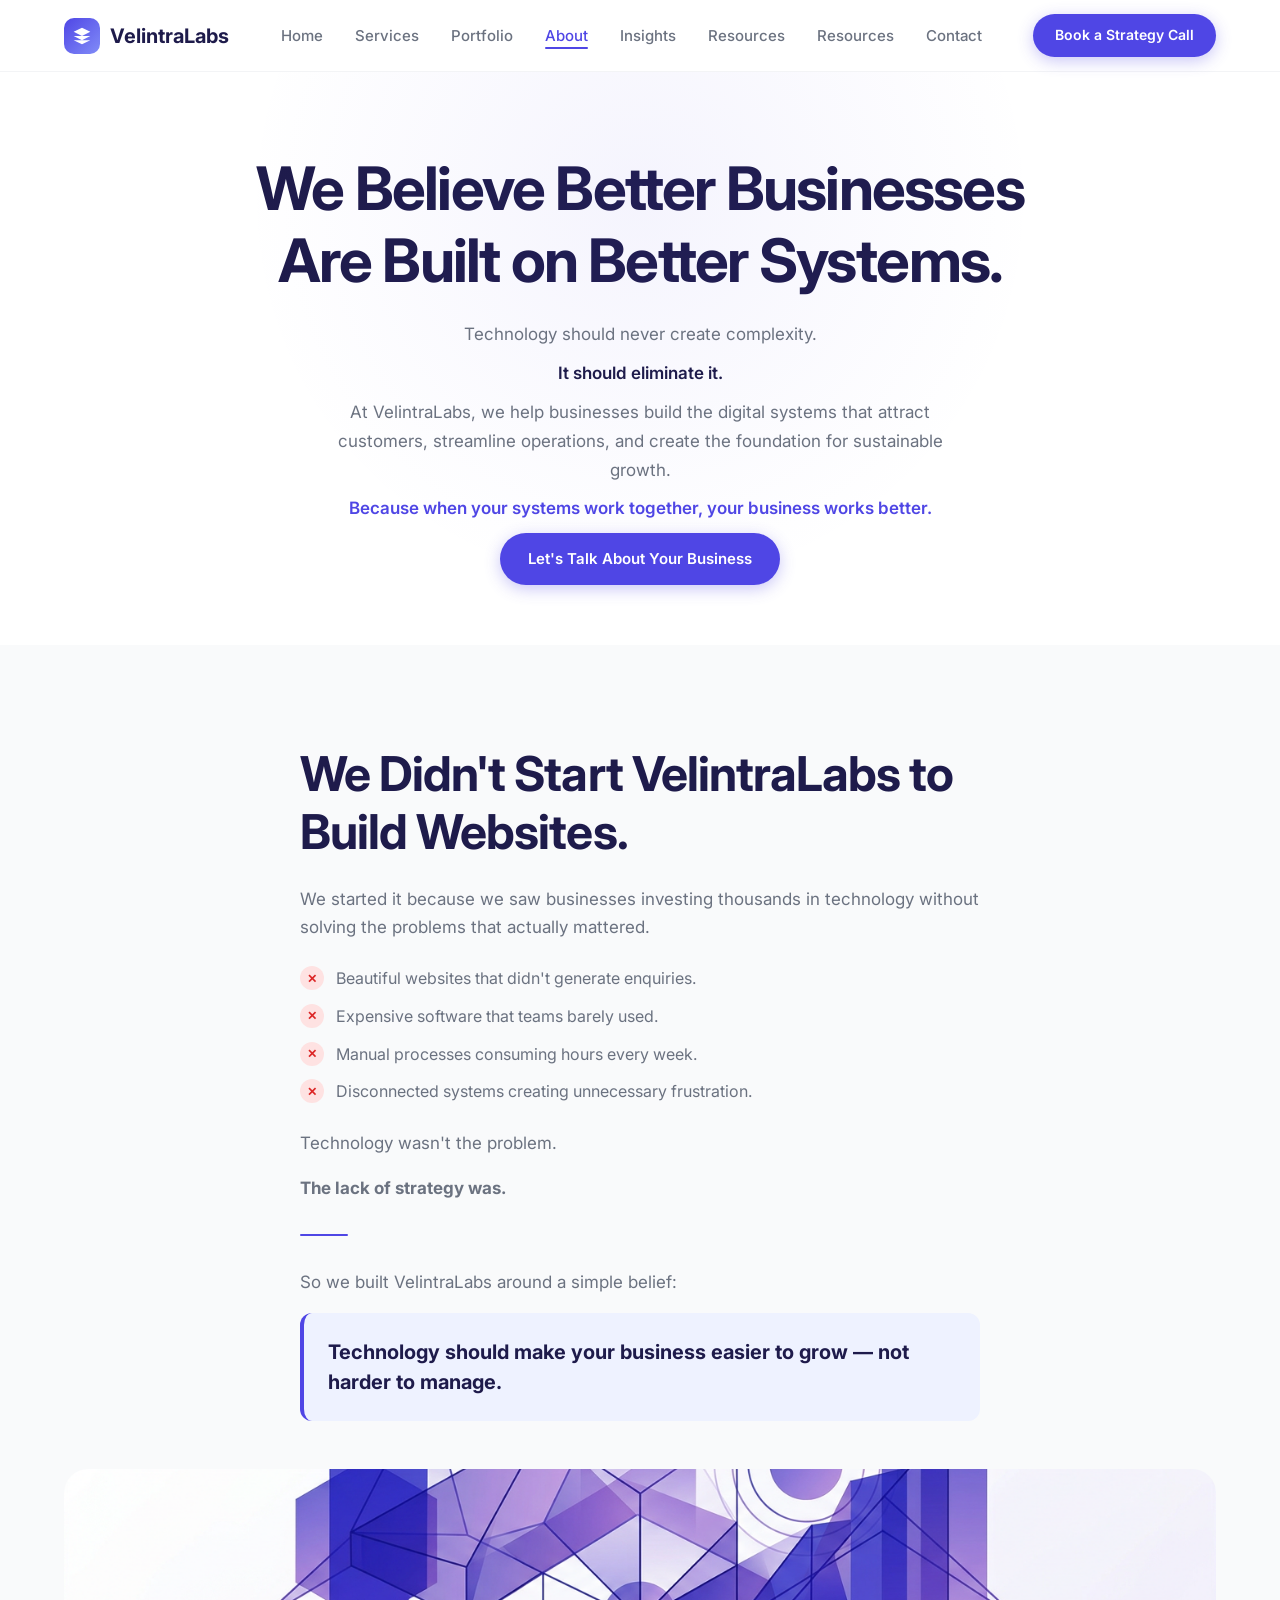
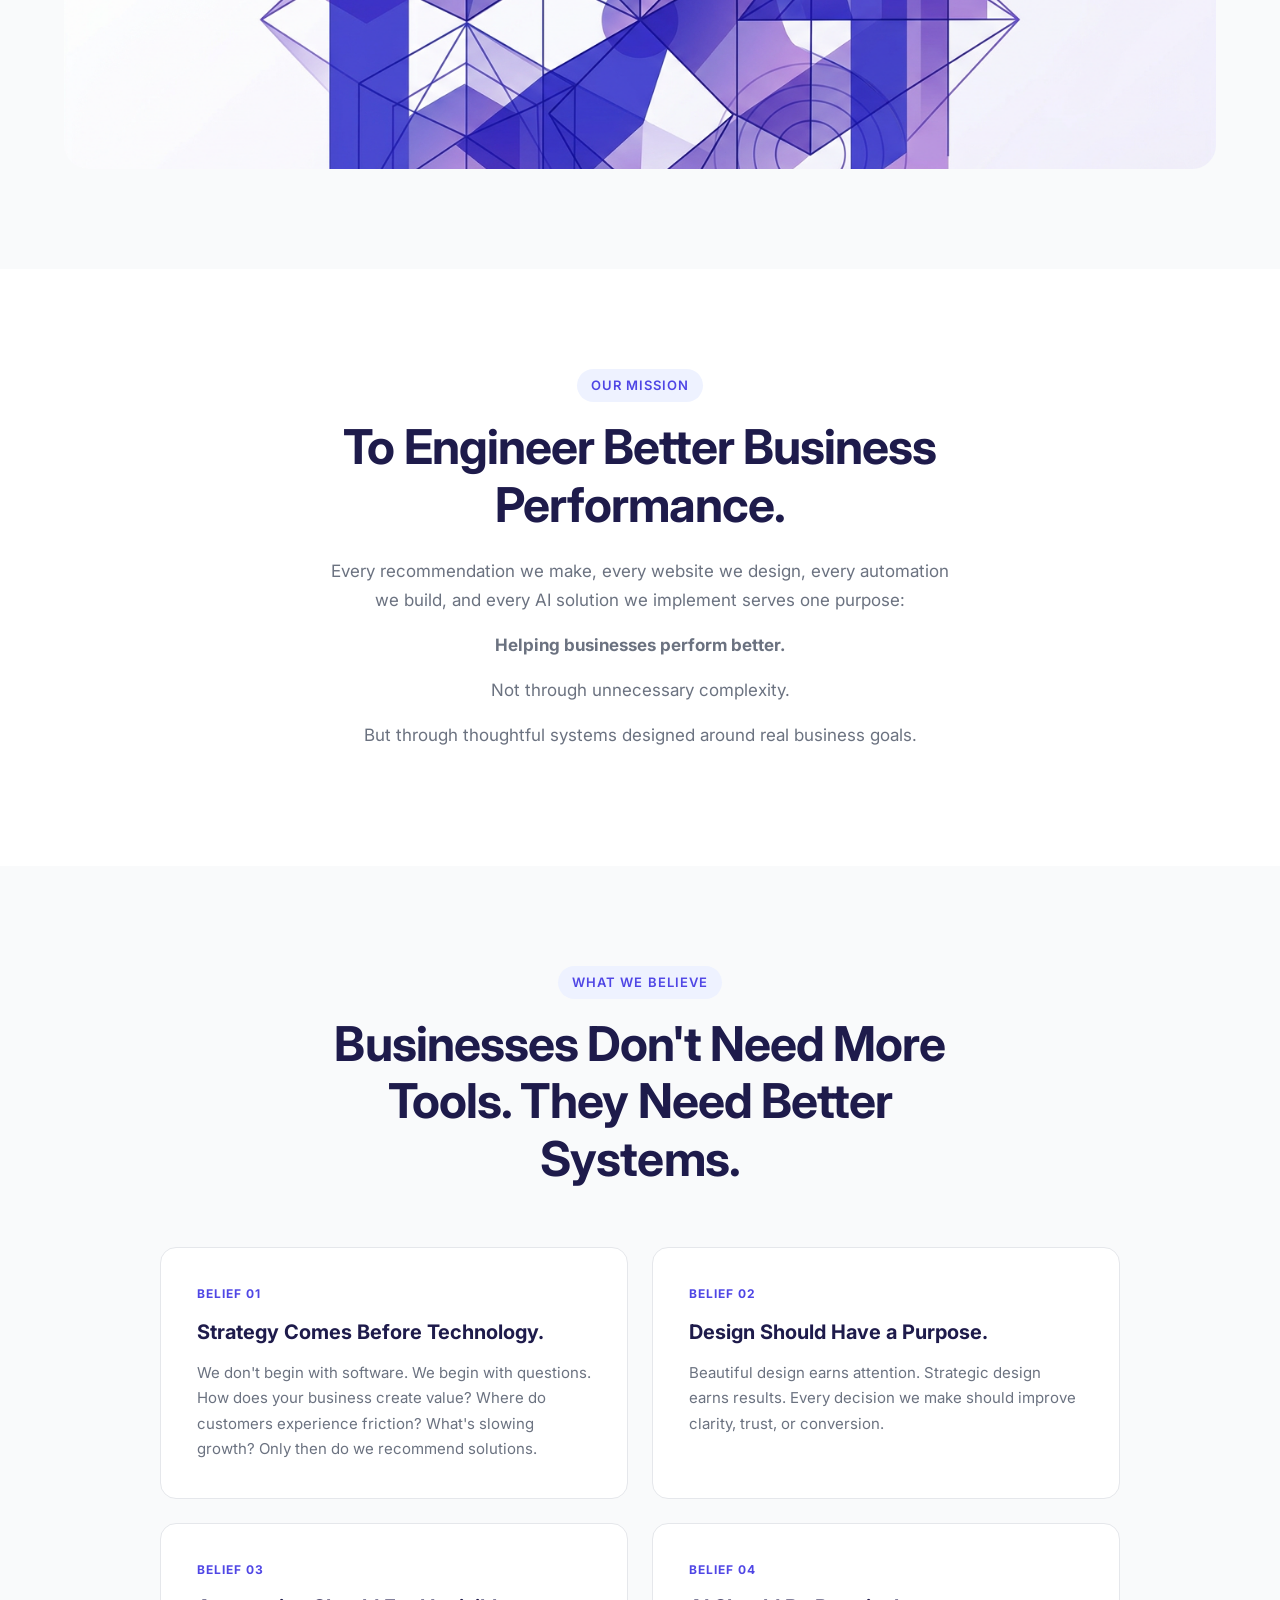
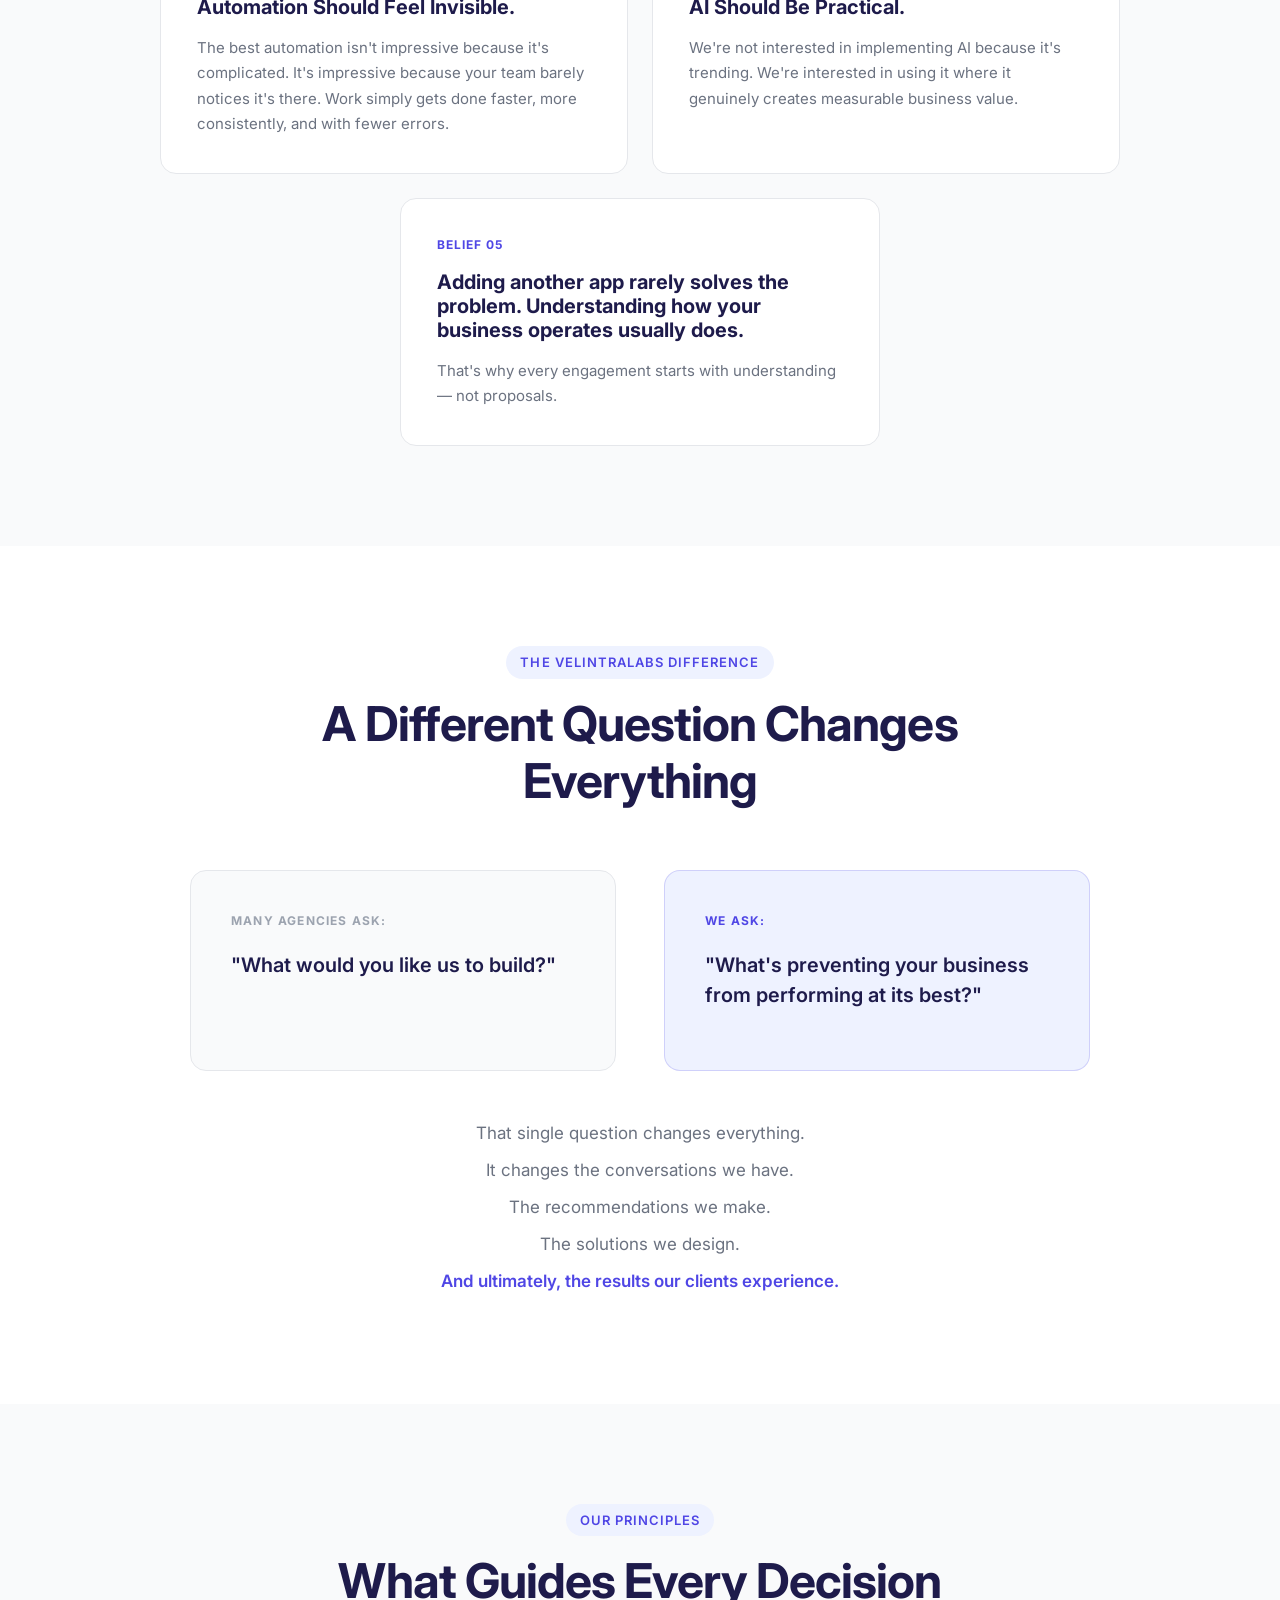
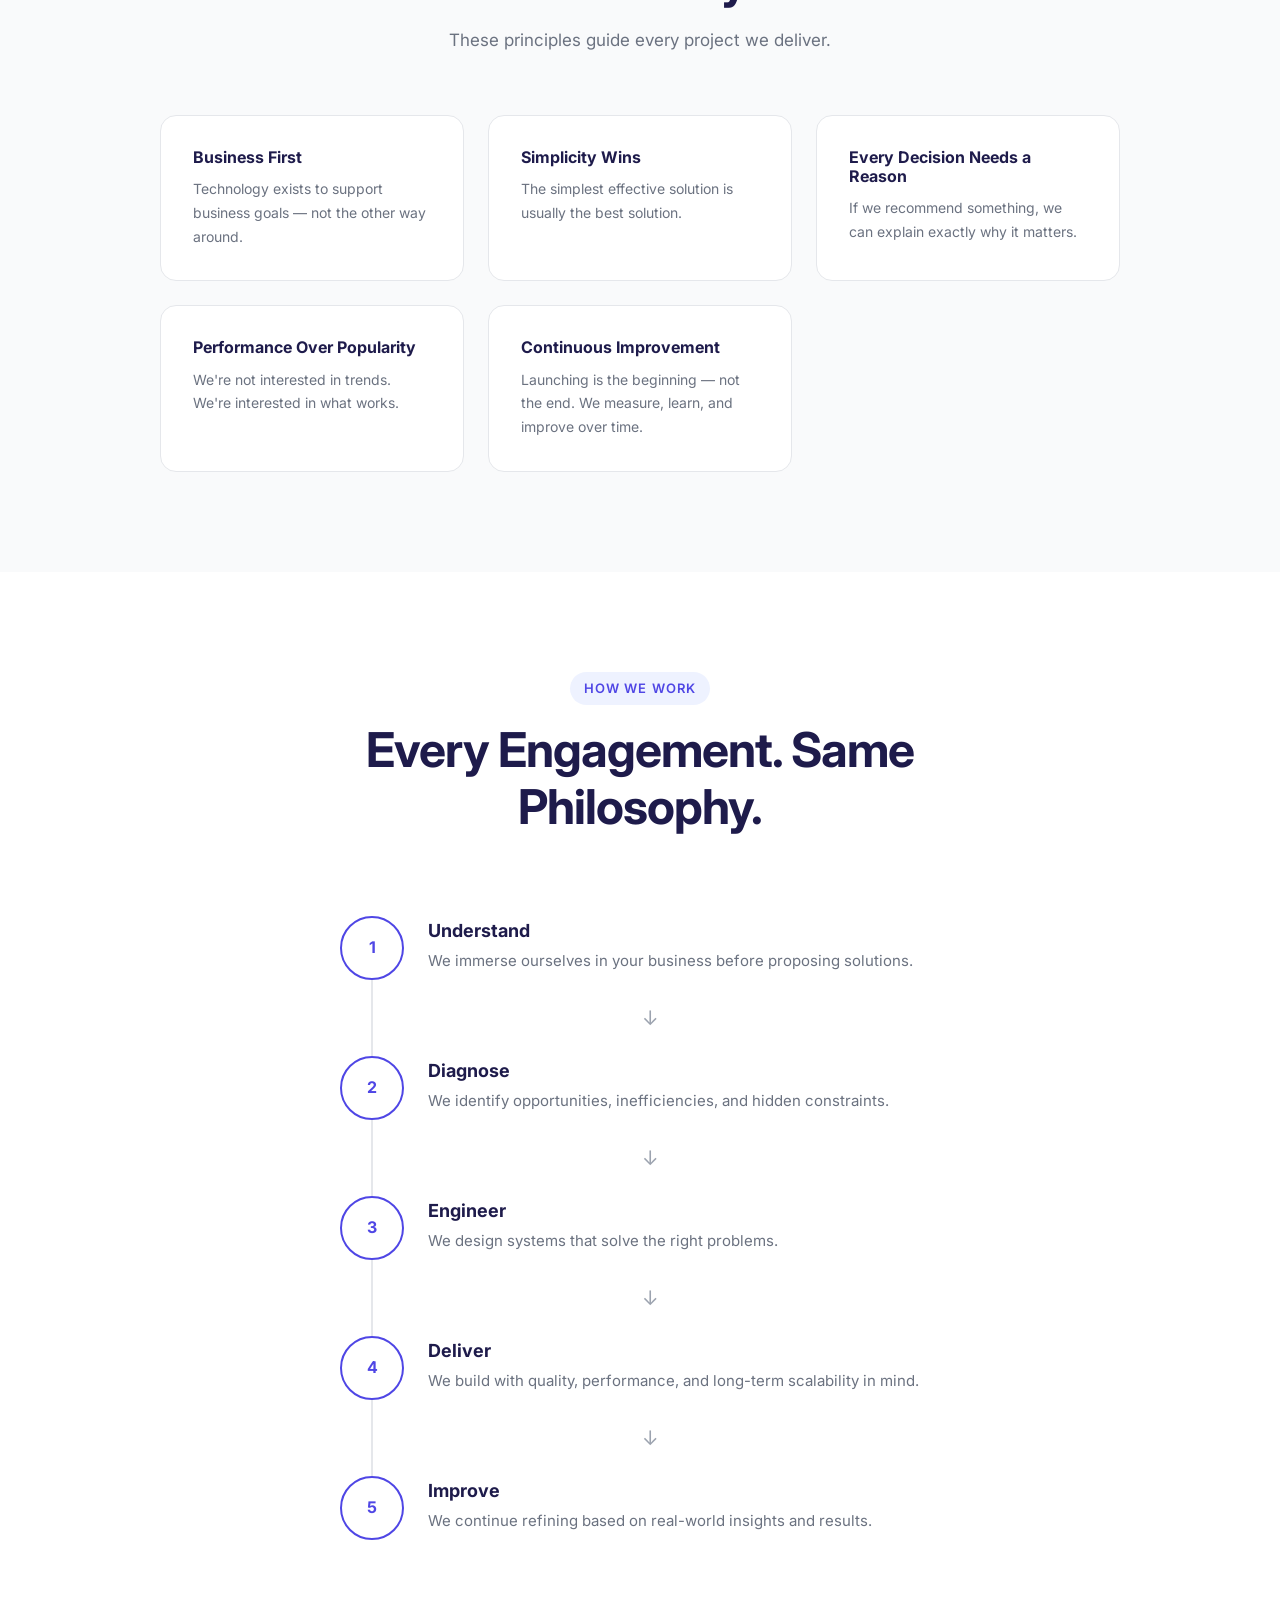
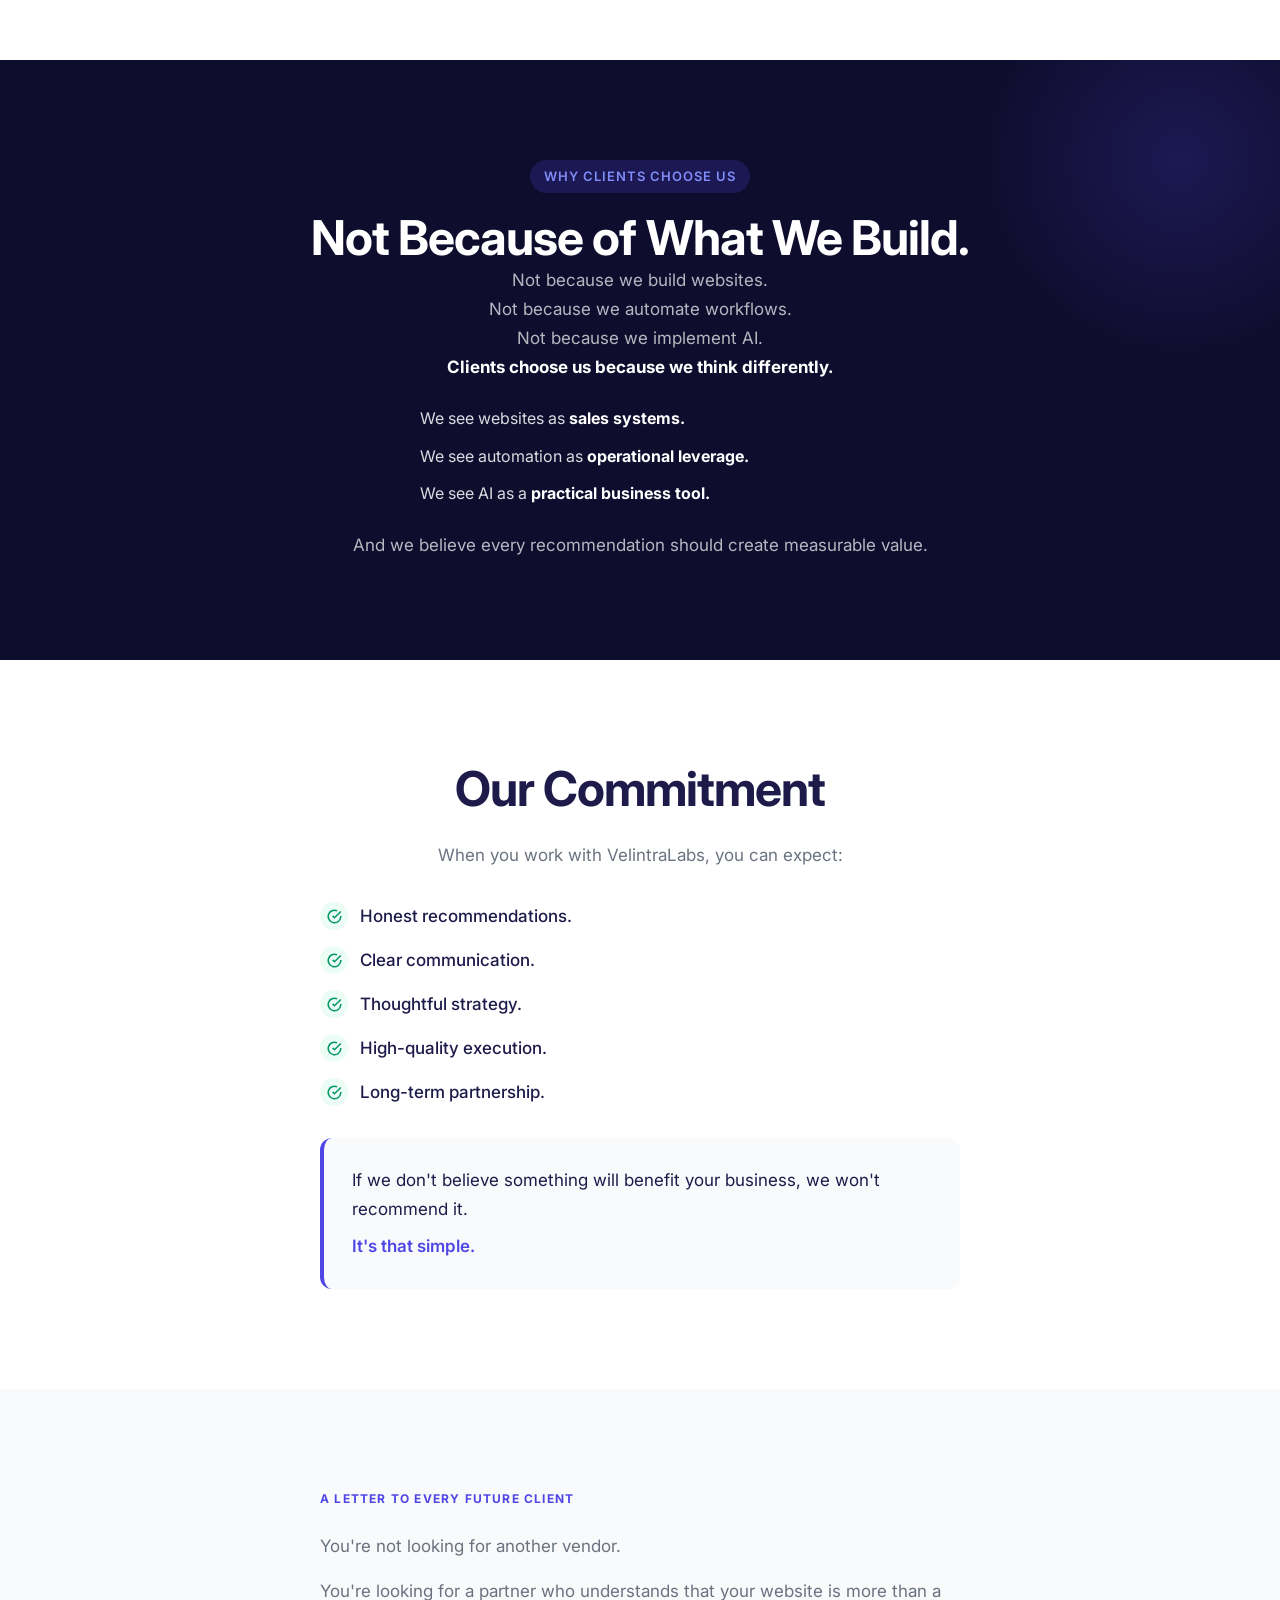
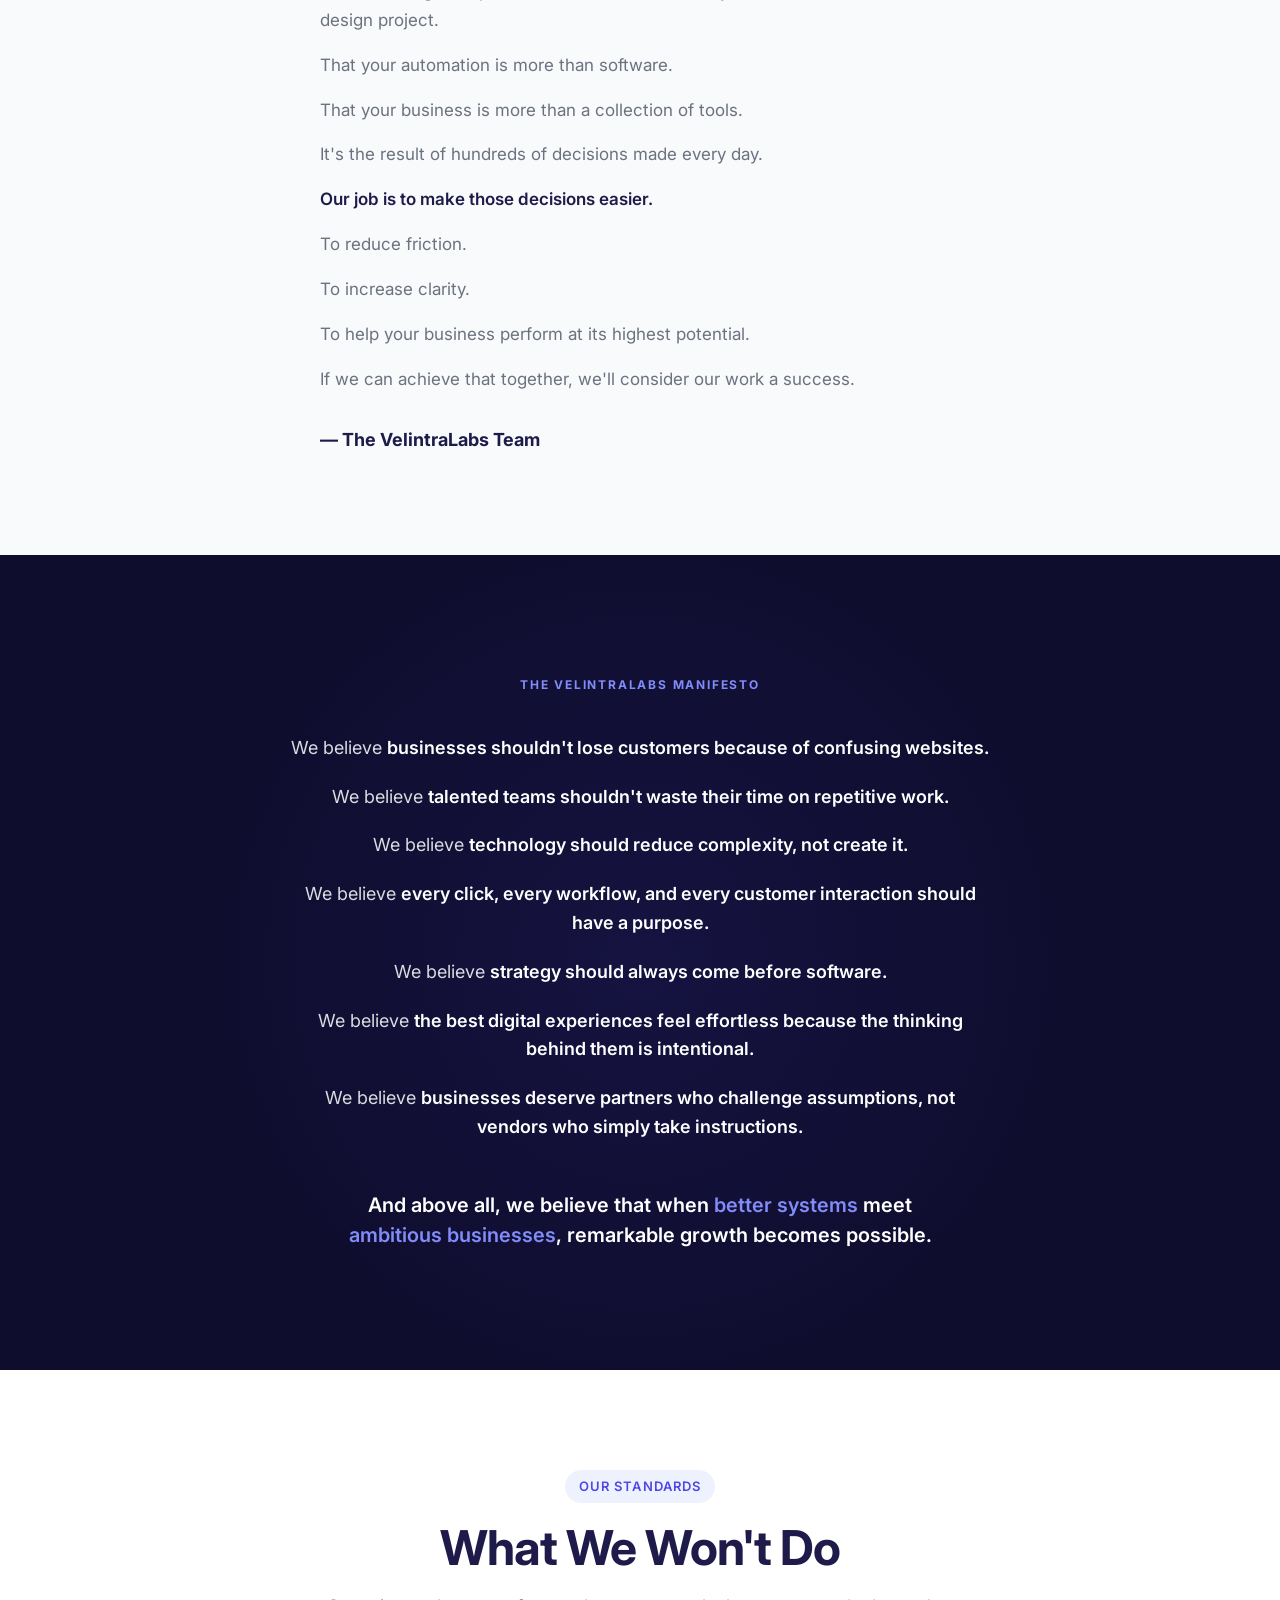
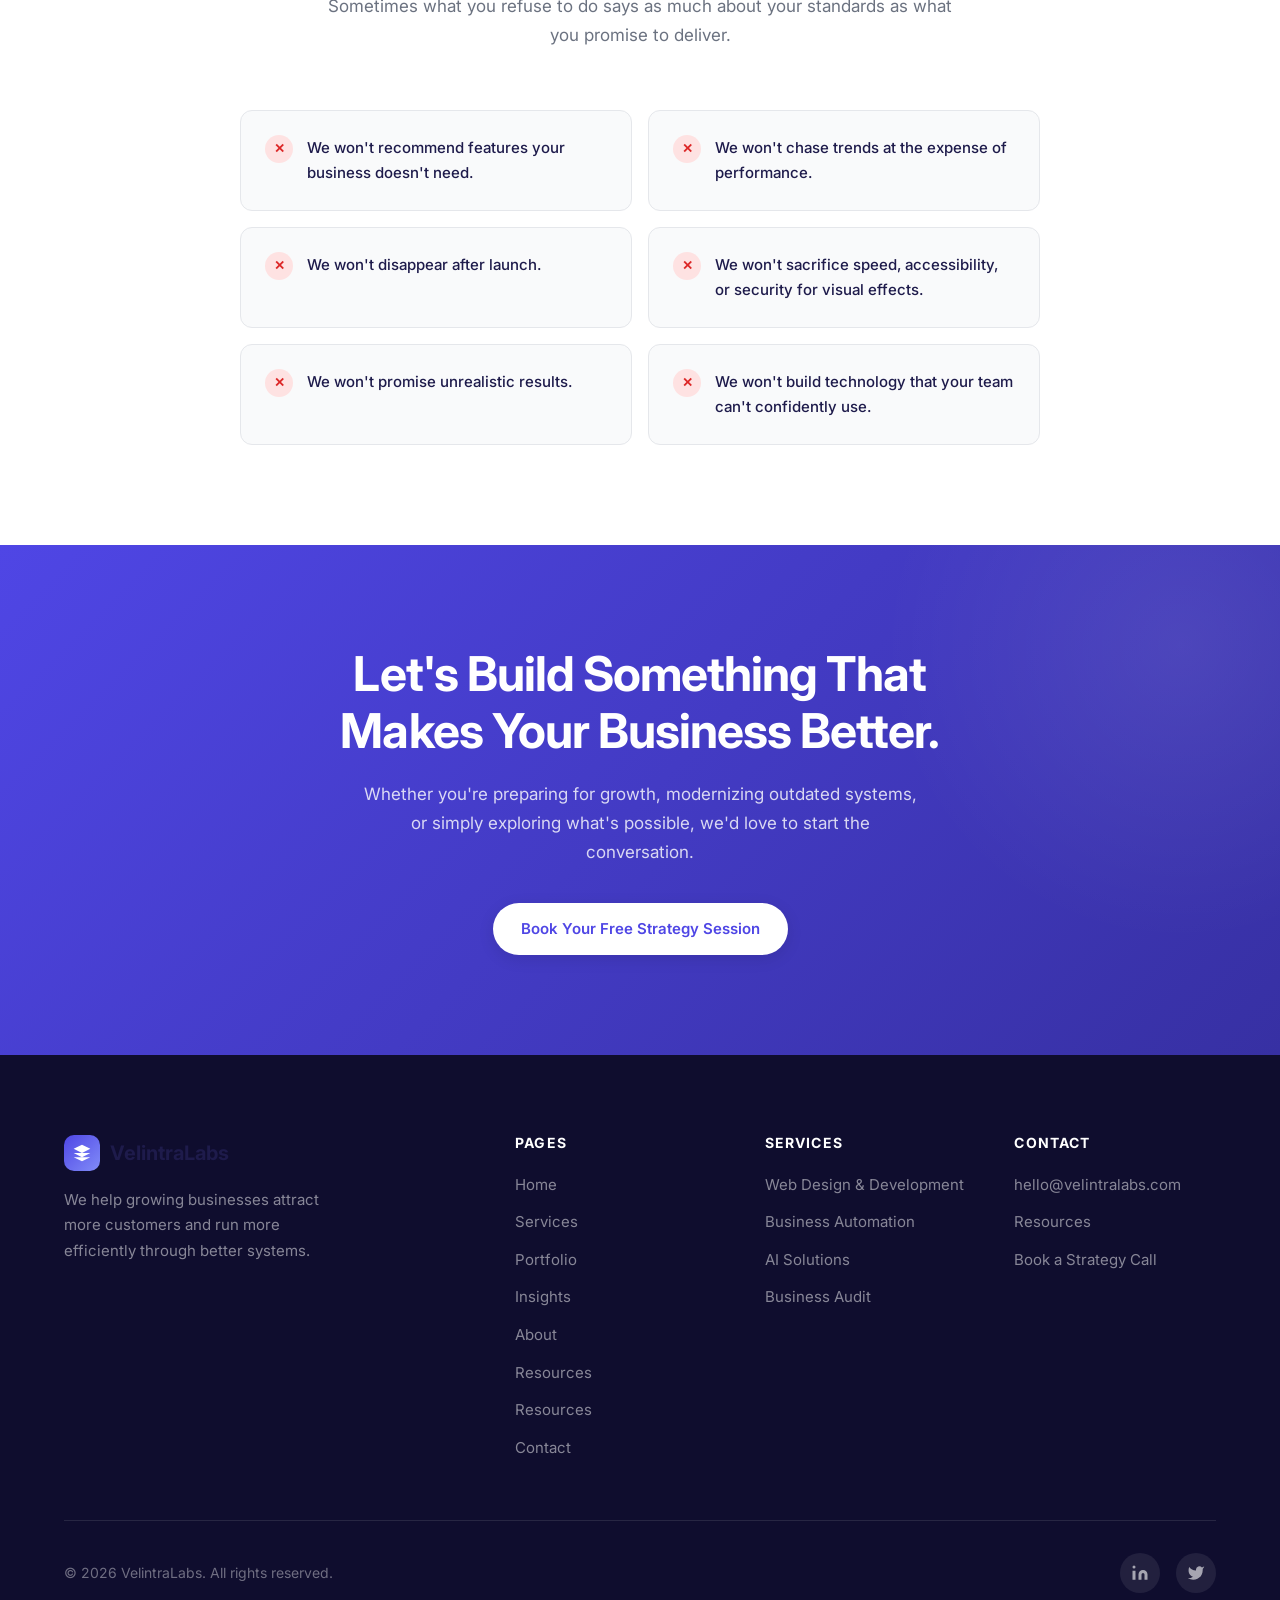
==== about.html @ e15d2cf5 "Add images across all key pages 10 AI-generated images integrated: - Home: Hero dashboard, 3 service" ====
<!DOCTYPE html>
<html lang="en">
<head>
  <meta charset="UTF-8">
  <meta name="viewport" content="width=device-width, initial-scale=1.0">
  <title>About — VelintraLabs</title>
  <meta name="description" content="We help businesses build the digital systems that attract customers, streamline operations, and create the foundation for sustainable growth.">
  <link rel="preconnect" href="https://fonts.googleapis.com">
  <link rel="preconnect" href="https://fonts.gstatic.com" crossorigin>
  <link href="https://fonts.googleapis.com/css2?family=Inter:wght@400;500;600;700;800&display=swap" rel="stylesheet">
  <link rel="stylesheet" href="css/styles.css">
</head>
<body>

  <!-- Navigation -->
  <nav class="navbar" id="navbar">
    <div class="container">
      <a href="index.html" class="nav-logo">
        <div class="nav-logo-icon">
          <svg viewBox="0 0 24 24"><path d="M12 2L2 7l10 5 10-5-10-5zM2 17l10 5 10-5M2 12l10 5 10-5"/></svg>
        </div>
        VelintraLabs
      </a>
      <ul class="nav-links" id="navLinks">
        <li><a href="index.html">Home</a></li>
        <li><a href="services.html">Services</a></li>
        <li><a href="portfolio.html">Portfolio</a></li>
        <li><a href="about.html" class="active">About</a></li>
        <li><a href="insights.html">Insights</a></li>
        <li><a href="resources.html">Resources</a></li>
            <li><a href="resources.html">Resources</a></li>
        <li><a href="contact.html">Contact</a></li>
      </ul>
      <div class="nav-cta">
        <a href="contact.html" class="btn btn-primary">Book a Strategy Call</a>
      </div>
      <button class="nav-toggle" id="navToggle" aria-label="Toggle navigation">
        <span></span><span></span><span></span>
      </button>
    </div>
  </nav>

  <!-- ═══════════════════════════════════════════
       HERO
       ═══════════════════════════════════════════ -->
  <section class="about-hero">
    <div class="container">
      <h1>We Believe Better Businesses Are Built on Better Systems.</h1>
      <div class="hero-lines fade-in">
        <p>Technology should never create complexity.</p>
        <p class="emphasis">It should eliminate it.</p>
        <p>At VelintraLabs, we help businesses build the digital systems that attract customers, streamline operations, and create the foundation for sustainable growth.</p>
        <p class="highlight">Because when your systems work together, your business works better.</p>
      </div>
      <div class="hero-ctas fade-in">
        <a href="contact.html" class="btn btn-primary">Let's Talk About Your Business</a>
      </div>
    </div>
  </section>

  <!-- ═══════════════════════════════════════════
       ORIGIN STORY
       ═══════════════════════════════════════════ -->
  <section class="origin-section">
    <div class="container">
      <div class="origin-content fade-in">
        <h2>We Didn't Start VelintraLabs to Build Websites.</h2>
        <p>We started it because we saw businesses investing thousands in technology without solving the problems that actually mattered.</p>
        <ul class="origin-list">
          <li><span class="origin-x">✕</span> Beautiful websites that didn't generate enquiries.</li>
          <li><span class="origin-x">✕</span> Expensive software that teams barely used.</li>
          <li><span class="origin-x">✕</span> Manual processes consuming hours every week.</li>
          <li><span class="origin-x">✕</span> Disconnected systems creating unnecessary frustration.</li>
        </ul>
        <p>Technology wasn't the problem.</p>
        <p><strong>The lack of strategy was.</strong></p>
        <div class="origin-divider"></div>
        <p>So we built VelintraLabs around a simple belief:</p>
        <div class="origin-belief">Technology should make your business easier to grow — not harder to manage.</div>
      </div>
      <div class="fade-in" style="margin-top:48px;border-radius:var(--radius-xl);overflow:hidden;">
        <img src="images/about-team.png" alt="VelintraLabs strategic thinking" style="width:100%;height:300px;object-fit:cover;">
      </div>
    </div>
  </section>

  <!-- ═══════════════════════════════════════════
       MISSION
       ═══════════════════════════════════════════ -->
  <section class="mission-section">
    <div class="container">
      <div class="mission-content fade-in">
        <span class="section-label">Our Mission</span>
        <h2>To Engineer Better Business Performance.</h2>
        <p>Every recommendation we make, every website we design, every automation we build, and every AI solution we implement serves one purpose:</p>
        <p><strong>Helping businesses perform better.</strong></p>
        <p>Not through unnecessary complexity.</p>
        <p>But through thoughtful systems designed around real business goals.</p>
      </div>
    </div>
  </section>

  <!-- ═══════════════════════════════════════════
       WHAT WE BELIEVE
       ═══════════════════════════════════════════ -->
  <section class="beliefs-section">
    <div class="container">
      <div class="section-header fade-in">
        <span class="section-label">What We Believe</span>
        <h2>Businesses Don't Need More Tools. They Need Better Systems.</h2>
      </div>
      <div class="beliefs-grid fade-in">
        <div class="belief-card">
          <div class="belief-number">Belief 01</div>
          <h3>Strategy Comes Before Technology.</h3>
          <p>We don't begin with software. We begin with questions. How does your business create value? Where do customers experience friction? What's slowing growth? Only then do we recommend solutions.</p>
        </div>
        <div class="belief-card">
          <div class="belief-number">Belief 02</div>
          <h3>Design Should Have a Purpose.</h3>
          <p>Beautiful design earns attention. Strategic design earns results. Every decision we make should improve clarity, trust, or conversion.</p>
        </div>
        <div class="belief-card">
          <div class="belief-number">Belief 03</div>
          <h3>Automation Should Feel Invisible.</h3>
          <p>The best automation isn't impressive because it's complicated. It's impressive because your team barely notices it's there. Work simply gets done faster, more consistently, and with fewer errors.</p>
        </div>
        <div class="belief-card">
          <div class="belief-number">Belief 04</div>
          <h3>AI Should Be Practical.</h3>
          <p>We're not interested in implementing AI because it's trending. We're interested in using it where it genuinely creates measurable business value.</p>
        </div>
        <div class="belief-card full-width">
          <div class="belief-number">Belief 05</div>
          <h3>Adding another app rarely solves the problem. Understanding how your business operates usually does.</h3>
          <p>That's why every engagement starts with understanding — not proposals.</p>
        </div>
      </div>
    </div>
  </section>

  <!-- ═══════════════════════════════════════════
       THE DIFFERENCE
       ═══════════════════════════════════════════ -->
  <section class="difference-section">
    <div class="container">
      <div class="section-header fade-in">
        <span class="section-label">The VelintraLabs Difference</span>
        <h2>A Different Question Changes Everything</h2>
      </div>
      <div class="difference-grid fade-in">
        <div class="difference-side other-agencies">
          <div class="diff-label">Many agencies ask:</div>
          <blockquote>"What would you like us to build?"</blockquote>
        </div>
        <div class="difference-side we-do">
          <div class="diff-label">We ask:</div>
          <blockquote>"What's preventing your business from performing at its best?"</blockquote>
        </div>
      </div>
      <div class="difference-impact fade-in">
        <p>That single question changes everything.</p>
        <p>It changes the conversations we have.</p>
        <p>The recommendations we make.</p>
        <p>The solutions we design.</p>
        <p class="impact-emphasis">And ultimately, the results our clients experience.</p>
      </div>
    </div>
  </section>

  <!-- ═══════════════════════════════════════════
       PRINCIPLES
       ═══════════════════════════════════════════ -->
  <section class="principles-section">
    <div class="container">
      <div class="section-header fade-in">
        <span class="section-label">Our Principles</span>
        <h2>What Guides Every Decision</h2>
        <p>These principles guide every project we deliver.</p>
      </div>
      <div class="principles-grid fade-in">
        <div class="principle-card">
          <h4>Business First</h4>
          <p>Technology exists to support business goals — not the other way around.</p>
        </div>
        <div class="principle-card">
          <h4>Simplicity Wins</h4>
          <p>The simplest effective solution is usually the best solution.</p>
        </div>
        <div class="principle-card">
          <h4>Every Decision Needs a Reason</h4>
          <p>If we recommend something, we can explain exactly why it matters.</p>
        </div>
        <div class="principle-card">
          <h4>Performance Over Popularity</h4>
          <p>We're not interested in trends. We're interested in what works.</p>
        </div>
        <div class="principle-card">
          <h4>Continuous Improvement</h4>
          <p>Launching is the beginning — not the end. We measure, learn, and improve over time.</p>
        </div>
      </div>
    </div>
  </section>

  <!-- ═══════════════════════════════════════════
       HOW WE WORK
       ═══════════════════════════════════════════ -->
  <section class="how-section">
    <div class="container">
      <div class="section-header fade-in">
        <span class="section-label">How We Work</span>
        <h2>Every Engagement. Same Philosophy.</h2>
      </div>
      <div class="how-steps fade-in">
        <div class="how-step">
          <div class="how-step-num">1</div>
          <div class="how-step-content">
            <h4>Understand</h4>
            <p>We immerse ourselves in your business before proposing solutions.</p>
          </div>
        </div>
        <div class="how-arrow">↓</div>
        <div class="how-step">
          <div class="how-step-num">2</div>
          <div class="how-step-content">
            <h4>Diagnose</h4>
            <p>We identify opportunities, inefficiencies, and hidden constraints.</p>
          </div>
        </div>
        <div class="how-arrow">↓</div>
        <div class="how-step">
          <div class="how-step-num">3</div>
          <div class="how-step-content">
            <h4>Engineer</h4>
            <p>We design systems that solve the right problems.</p>
          </div>
        </div>
        <div class="how-arrow">↓</div>
        <div class="how-step">
          <div class="how-step-num">4</div>
          <div class="how-step-content">
            <h4>Deliver</h4>
            <p>We build with quality, performance, and long-term scalability in mind.</p>
          </div>
        </div>
        <div class="how-arrow">↓</div>
        <div class="how-step">
          <div class="how-step-num">5</div>
          <div class="how-step-content">
            <h4>Improve</h4>
            <p>We continue refining based on real-world insights and results.</p>
          </div>
        </div>
      </div>
    </div>
  </section>

  <!-- ═══════════════════════════════════════════
       WHY CLIENTS CHOOSE US
       ═══════════════════════════════════════════ -->
  <section class="why-choose-section">
    <div class="container">
      <div class="why-choose-content fade-in">
        <span class="section-label">Why Clients Choose Us</span>
        <h2>Not Because of What We Build.</h2>
        <p>Not because we build websites.</p>
        <p>Not because we automate workflows.</p>
        <p>Not because we implement AI.</p>
        <p><strong style="color: #fff;">Clients choose us because we think differently.</strong></p>
        <ul class="why-see-list">
          <li>We see websites as <strong>sales systems.</strong></li>
          <li>We see automation as <strong>operational leverage.</strong></li>
          <li>We see AI as a <strong>practical business tool.</strong></li>
        </ul>
        <p>And we believe every recommendation should create measurable value.</p>
      </div>
    </div>
  </section>

  <!-- ═══════════════════════════════════════════
       OUR COMMITMENT
       ═══════════════════════════════════════════ -->
  <section class="commitment-section">
    <div class="container">
      <div class="commitment-content fade-in">
        <h2>Our Commitment</h2>
        <p style="text-align: center; margin-bottom: 32px;">When you work with VelintraLabs, you can expect:</p>
        <ul class="commitment-list">
          <li><div class="commit-check"><svg viewBox="0 0 24 24"><path d="M22 11.08V12a10 10 0 1 1-5.93-9.14"/><path d="M22 4L12 14.01l-3-3"/></svg></div> Honest recommendations.</li>
          <li><div class="commit-check"><svg viewBox="0 0 24 24"><path d="M22 11.08V12a10 10 0 1 1-5.93-9.14"/><path d="M22 4L12 14.01l-3-3"/></svg></div> Clear communication.</li>
          <li><div class="commit-check"><svg viewBox="0 0 24 24"><path d="M22 11.08V12a10 10 0 1 1-5.93-9.14"/><path d="M22 4L12 14.01l-3-3"/></svg></div> Thoughtful strategy.</li>
          <li><div class="commit-check"><svg viewBox="0 0 24 24"><path d="M22 11.08V12a10 10 0 1 1-5.93-9.14"/><path d="M22 4L12 14.01l-3-3"/></svg></div> High-quality execution.</li>
          <li><div class="commit-check"><svg viewBox="0 0 24 24"><path d="M22 11.08V12a10 10 0 1 1-5.93-9.14"/><path d="M22 4L12 14.01l-3-3"/></svg></div> Long-term partnership.</li>
        </ul>
        <div class="commitment-closer">
          <p>If we don't believe something will benefit your business, we won't recommend it.</p>
          <p>It's that simple.</p>
        </div>
      </div>
    </div>
  </section>

  <!-- ═══════════════════════════════════════════
       LETTER TO FUTURE CLIENTS
       ═══════════════════════════════════════════ -->
  <section class="letter-section">
    <div class="container">
      <div class="letter-content fade-in">
        <div class="letter-label">A Letter to Every Future Client</div>
        <p>You're not looking for another vendor.</p>
        <p>You're looking for a partner who understands that your website is more than a design project.</p>
        <p>That your automation is more than software.</p>
        <p>That your business is more than a collection of tools.</p>
        <p>It's the result of hundreds of decisions made every day.</p>
        <p class="letter-emphasis">Our job is to make those decisions easier.</p>
        <p>To reduce friction.</p>
        <p>To increase clarity.</p>
        <p>To help your business perform at its highest potential.</p>
        <p>If we can achieve that together, we'll consider our work a success.</p>
        <div class="letter-signature">— The VelintraLabs Team</div>
      </div>
    </div>
  </section>

  <!-- ═══════════════════════════════════════════
       THE MANIFESTO (Heart of the Brand)
       ═══════════════════════════════════════════ -->
  <section class="manifesto-section">
    <div class="container fade-in">
      <div class="manifesto-label">The VelintraLabs Manifesto</div>
      <ul class="manifesto-list">
        <li>We believe <strong>businesses shouldn't lose customers because of confusing websites.</strong></li>
        <li>We believe <strong>talented teams shouldn't waste their time on repetitive work.</strong></li>
        <li>We believe <strong>technology should reduce complexity, not create it.</strong></li>
        <li>We believe <strong>every click, every workflow, and every customer interaction should have a purpose.</strong></li>
        <li>We believe <strong>strategy should always come before software.</strong></li>
        <li>We believe <strong>the best digital experiences feel effortless because the thinking behind them is intentional.</strong></li>
        <li>We believe <strong>businesses deserve partners who challenge assumptions, not vendors who simply take instructions.</strong></li>
      </ul>
      <p class="manifesto-closer">And above all, we believe that when <span class="highlight-text">better systems</span> meet <span class="highlight-text">ambitious businesses</span>, remarkable growth becomes possible.</p>
    </div>
  </section>

  <!-- ═══════════════════════════════════════════
       WHAT WE WON'T DO
       ═══════════════════════════════════════════ -->
  <section class="wont-do-section">
    <div class="container">
      <div class="section-header fade-in">
        <span class="section-label">Our Standards</span>
        <h2>What We Won't Do</h2>
        <p>Sometimes what you refuse to do says as much about your standards as what you promise to deliver.</p>
      </div>
      <div class="wont-do-grid fade-in">
        <div class="wont-do-item">
          <div class="wont-x">✕</div>
          <p>We won't recommend features your business doesn't need.</p>
        </div>
        <div class="wont-do-item">
          <div class="wont-x">✕</div>
          <p>We won't chase trends at the expense of performance.</p>
        </div>
        <div class="wont-do-item">
          <div class="wont-x">✕</div>
          <p>We won't disappear after launch.</p>
        </div>
        <div class="wont-do-item">
          <div class="wont-x">✕</div>
          <p>We won't sacrifice speed, accessibility, or security for visual effects.</p>
        </div>
        <div class="wont-do-item">
          <div class="wont-x">✕</div>
          <p>We won't promise unrealistic results.</p>
        </div>
        <div class="wont-do-item">
          <div class="wont-x">✕</div>
          <p>We won't build technology that your team can't confidently use.</p>
        </div>
      </div>
    </div>
  </section>

  <!-- ═══════════════════════════════════════════
       FINAL CTA
       ═══════════════════════════════════════════ -->
  <section class="final-cta">
    <div class="container fade-in">
      <h2>Let's Build Something That Makes Your Business Better.</h2>
      <p>Whether you're preparing for growth, modernizing outdated systems, or simply exploring what's possible, we'd love to start the conversation.</p>
      <a href="contact.html" class="btn btn-white">Book Your Free Strategy Session</a>
    </div>
  </section>

  <!-- Footer -->
  <footer class="footer">
    <div class="container">
      <div class="footer-grid">
        <div class="footer-brand">
          <a href="index.html" class="nav-logo">
            <div class="nav-logo-icon"><svg viewBox="0 0 24 24"><path d="M12 2L2 7l10 5 10-5-10-5zM2 17l10 5 10-5M2 12l10 5 10-5"/></svg></div>
            VelintraLabs
          </a>
          <p>We help growing businesses attract more customers and run more efficiently through better systems.</p>
        </div>
        <div class="footer-col">
          <h4>Pages</h4>
          <ul>
            <li><a href="index.html">Home</a></li>
            <li><a href="services.html">Services</a></li>
            <li><a href="portfolio.html">Portfolio</a></li>
            <li><a href="insights.html">Insights</a></li>
            <li><a href="about.html">About</a></li>
            <li><a href="resources.html">Resources</a></li>
            <li><a href="resources.html">Resources</a></li>
        <li><a href="contact.html">Contact</a></li>
          </ul>
        </div>
        <div class="footer-col">
          <h4>Services</h4>
          <ul>
            <li><a href="services.html">Web Design & Development</a></li>
            <li><a href="services.html">Business Automation</a></li>
            <li><a href="services.html">AI Solutions</a></li>
            <li><a href="services.html">Business Audit</a></li>
          </ul>
        </div>
        <div class="footer-col">
          <h4>Contact</h4>
          <ul>
            <li><a href="mailto:hello@velintralabs.com">hello@velintralabs.com</a></li>
            <li><a href="resources.html">Resources</a></li>
        <li><a href="contact.html">Book a Strategy Call</a></li>
          </ul>
        </div>
      </div>
      <div class="footer-bottom">
        <p>&copy; 2026 VelintraLabs. All rights reserved.</p>
        <div class="footer-social">
          <a href="#" aria-label="LinkedIn"><svg viewBox="0 0 24 24"><path d="M16 8a6 6 0 0 1 6 6v7h-4v-7a2 2 0 0 0-2-2 2 2 0 0 0-2 2v7h-4v-7a6 6 0 0 1 6-6z"/><rect x="2" y="9" width="4" height="12"/><circle cx="4" cy="4" r="2"/></svg></a>
          <a href="#" aria-label="Twitter"><svg viewBox="0 0 24 24"><path d="M23 3a10.9 10.9 0 0 1-3.14 1.53 4.48 4.48 0 0 0-7.86 3v1A10.66 10.66 0 0 1 3 4s-4 9 5 13a11.64 11.64 0 0 1-7 2c9 5 20 0 20-11.5a4.5 4.5 0 0 0-.08-.83A7.72 7.72 0 0 0 23 3z"/></svg></a>
        </div>
      </div>
    </div>
  </footer>

  <script src="js/script.js"></script>
</body>
</html>
---- css/styles.css ----
/* ============================================
   VELINTRALABS — Complete Design System
   All page components, all sections
   ============================================ */

*, *::before, *::after { margin: 0; padding: 0; box-sizing: border-box; }

:root {
  --color-primary: #4F46E5;
  --color-primary-dark: #3730A3;
  --color-primary-light: #818CF8;
  --color-primary-bg: #EEF2FF;
  --color-accent: #10B981;
  --color-accent-dark: #059669;
  --color-accent-bg: #ECFDF5;
  --color-text: #1E1B4B;
  --color-text-secondary: #6B7280;
  --color-text-light: #9CA3AF;
  --color-bg: #FFFFFF;
  --color-bg-alt: #F9FAFB;
  --color-bg-dark: #0F0D2E;
  --color-border: #E5E7EB;
  --color-border-light: #F3F4F6;
  --shadow-sm: 0 1px 2px rgba(0,0,0,0.05);
  --shadow-md: 0 4px 12px rgba(0,0,0,0.08);
  --shadow-lg: 0 12px 40px rgba(0,0,0,0.12);
  --shadow-xl: 0 20px 60px rgba(0,0,0,0.15);
  --radius-sm: 8px;
  --radius-md: 12px;
  --radius-lg: 16px;
  --radius-xl: 24px;
  --font-sans: 'Inter', -apple-system, BlinkMacSystemFont, 'Segoe UI', Roboto, sans-serif;
  --max-width: 1200px;
  --nav-height: 72px;
  --transition: all 0.3s cubic-bezier(0.4, 0, 0.2, 1);
}

html { scroll-behavior: smooth; font-size: 16px; }
body { font-family: var(--font-sans); color: var(--color-text); background: var(--color-bg); line-height: 1.6; -webkit-font-smoothing: antialiased; }
a { text-decoration: none; color: inherit; transition: var(--transition); }
img { max-width: 100%; display: block; }
.container { max-width: var(--max-width); margin: 0 auto; padding: 0 24px; }

/* ========== TYPOGRAPHY ========== */
h1,h2,h3,h4,h5,h6 { line-height:1.2; font-weight:700; color:var(--color-text); }
h1 { font-size:clamp(2.5rem,5vw,3.75rem); letter-spacing:-0.03em; }
h2 { font-size:clamp(2rem,4vw,3rem); letter-spacing:-0.02em; }
h3 { font-size:clamp(1.25rem,2vw,1.5rem); }
h4 { font-size:1.125rem; }
p { color:var(--color-text-secondary); font-size:1.0625rem; line-height:1.7; }
.lead { font-size:clamp(1.125rem,2vw,1.25rem); line-height:1.7; }

/* ========== BUTTONS ========== */
.btn { display:inline-flex; align-items:center; gap:8px; padding:14px 28px; border-radius:50px; font-weight:600; font-size:0.9375rem; cursor:pointer; border:none; transition:var(--transition); font-family:var(--font-sans); white-space:nowrap; }
.btn-primary { background:var(--color-primary); color:#fff; box-shadow:0 4px 16px rgba(79,70,229,0.3); }
.btn-primary:hover { background:var(--color-primary-dark); box-shadow:0 6px 24px rgba(79,70,229,0.4); transform:translateY(-2px); }
.btn-secondary { background:transparent; color:var(--color-primary); border:2px solid var(--color-border); }
.btn-secondary:hover { border-color:var(--color-primary); background:var(--color-primary-bg); transform:translateY(-2px); }
.btn-ghost { background:transparent; color:var(--color-primary); padding:14px 0; }
.btn-ghost:hover { color:var(--color-primary-dark); }
.btn-ghost .arrow { transition:transform 0.3s ease; }
.btn-ghost:hover .arrow { transform:translateX(4px); }
.btn-white { background:#fff; color:var(--color-primary); box-shadow:0 4px 16px rgba(0,0,0,0.1); }
.btn-white:hover { transform:translateY(-2px); box-shadow:0 6px 24px rgba(0,0,0,0.15); }
.btn-outline-white { background:transparent; color:#fff; border:2px solid rgba(255,255,255,0.3); }
.btn-outline-white:hover { background:rgba(255,255,255,0.1); border-color:rgba(255,255,255,0.6); transform:translateY(-2px); }

/* ========== NAVIGATION ========== */
.navbar { position:fixed; top:0; left:0; right:0; height:var(--nav-height); background:rgba(255,255,255,0.92); backdrop-filter:blur(12px); -webkit-backdrop-filter:blur(12px); border-bottom:1px solid var(--color-border-light); z-index:1000; transition:var(--transition); }
.navbar.scrolled { box-shadow:var(--shadow-sm); }
.navbar .container { display:flex; align-items:center; justify-content:space-between; height:100%; }
.nav-logo { display:flex; align-items:center; gap:10px; font-weight:700; font-size:1.25rem; color:var(--color-text); }
.nav-logo-icon { width:36px; height:36px; background:linear-gradient(135deg,var(--color-primary),var(--color-primary-light)); border-radius:10px; display:flex; align-items:center; justify-content:center; }
.nav-logo-icon svg { width:20px; height:20px; fill:#fff; }
.nav-links { display:flex; align-items:center; gap:32px; list-style:none; }
.nav-links a { font-size:0.9375rem; font-weight:500; color:var(--color-text-secondary); position:relative; }
.nav-links a:hover,.nav-links a.active { color:var(--color-primary); }
.nav-links a.active::after { content:''; position:absolute; bottom:-4px; left:0; right:0; height:2px; background:var(--color-primary); border-radius:2px; }
.nav-cta .btn { padding:10px 22px; font-size:0.875rem; }
.nav-toggle { display:none; flex-direction:column; gap:5px; cursor:pointer; padding:4px; background:none; border:none; }
.nav-toggle span { display:block; width:24px; height:2px; background:var(--color-text); border-radius:2px; transition:var(--transition); }

/* ========== SECTION UTILITIES ========== */
.section { padding:100px 0; }
.section-sm { padding:60px 0; }
.section-header { text-align:center; max-width:640px; margin:0 auto 60px; }
.section-header p { margin-top:16px; }
.section-label { display:inline-flex; align-items:center; gap:6px; font-size:0.8125rem; font-weight:600; text-transform:uppercase; letter-spacing:0.08em; color:var(--color-primary); margin-bottom:16px; background:var(--color-primary-bg); padding:6px 14px; border-radius:50px; }

/* ========== HOME — HERO ========== */
.hero { padding:calc(var(--nav-height) + 80px) 0 80px; text-align:center; position:relative; overflow:hidden; }
.hero::before { content:''; position:absolute; top:-200px; left:50%; transform:translateX(-50%); width:800px; height:800px; background:radial-gradient(circle,rgba(79,70,229,0.06) 0%,transparent 70%); pointer-events:none; }
.hero h1 { max-width:780px; margin:0 auto 24px; }
.hero h1 .highlight { background:linear-gradient(135deg,var(--color-primary),var(--color-primary-light)); -webkit-background-clip:text; -webkit-text-fill-color:transparent; background-clip:text; }
.hero .lead { max-width:640px; margin:0 auto 40px; }
.hero-ctas { display:flex; align-items:center; justify-content:center; gap:16px; flex-wrap:wrap; }
.hero-mockup { width:100%; max-width:900px; background:#fff; border-radius:var(--radius-lg); box-shadow:var(--shadow-lg); overflow:hidden; margin-top:60px; }
.hero-mockup-bar { height:36px; background:#F3F4F6; display:flex; align-items:center; padding:0 12px; gap:6px; }
.hero-mockup-bar span { width:10px; height:10px; border-radius:50%; }
.hero-mockup-bar span:nth-child(1) { background:#FCA5A5; } .hero-mockup-bar span:nth-child(2) { background:#FCD34D; } .hero-mockup-bar span:nth-child(3) { background:#6EE7B7; }
.hero-mockup-body { padding:32px; min-height:200px; display:flex; flex-direction:column; gap:12px; }
.hero-mockup-body .mockup-line { height:12px; background:linear-gradient(90deg,var(--color-primary-bg),#E0E7FF); border-radius:6px; }
.hero-mockup-body .mockup-line:nth-child(1) { width:60%; } .hero-mockup-body .mockup-line:nth-child(2) { width:80%; } .hero-mockup-body .mockup-line:nth-child(3) { width:45%; }
.hero-mockup-body .mockup-grid { display:grid; grid-template-columns:repeat(3,1fr); gap:16px; width:100%; margin-top:16px; }
.mockup-card { background:var(--color-bg-alt); border-radius:var(--radius-sm); padding:24px; text-align:center; }
.mockup-card-icon { width:48px; height:48px; background:var(--color-primary-bg); border-radius:var(--radius-sm); margin:0 auto 12px; display:flex; align-items:center; justify-content:center; }
.mockup-card-icon svg { width:24px; height:24px; stroke:var(--color-primary); fill:none; stroke-width:2; }

/* ========== HOME — TRUST BAR ========== */
.trust-bar { padding:60px 0; text-align:center; }
.trust-bar p { font-size:0.9375rem; color:var(--color-text-light); margin-bottom:32px; text-transform:uppercase; letter-spacing:0.05em; font-weight:500; }
.trust-logos { display:flex; align-items:center; justify-content:center; gap:48px; flex-wrap:wrap; opacity:0.4; }
.trust-logos .logo-placeholder { width:120px; height:40px; background:var(--color-border); border-radius:var(--radius-sm); }

/* ========== HOME — PROBLEM ========== */
.problem-section { background:var(--color-bg-alt); }
.problem-content { max-width:680px; margin:0 auto; text-align:center; }
.problem-content h2 { margin-bottom:24px; }
.problem-content p { margin-bottom:16px; }
.problem-divider { width:60px; height:3px; background:var(--color-primary); margin:32px auto; border-radius:2px; }
.problem-statement { font-size:1.25rem; font-weight:600; color:var(--color-text); }
.problem-answer { font-size:1.125rem; color:var(--color-primary); font-weight:600; }

/* ========== HOME — PHILOSOPHY ========== */
.philosophy-grid { display:grid; grid-template-columns:1fr 1fr; gap:32px; max-width:900px; margin:0 auto; }
.philosophy-card { background:var(--color-bg); border:1px solid var(--color-border); border-radius:var(--radius-lg); padding:40px; transition:var(--transition); position:relative; overflow:hidden; }
.philosophy-card::before { content:''; position:absolute; top:0; left:0; right:0; height:4px; background:linear-gradient(90deg,var(--color-primary),var(--color-primary-light)); opacity:0; transition:var(--transition); }
.philosophy-card:hover { box-shadow:var(--shadow-md); transform:translateY(-4px); }
.philosophy-card:hover::before { opacity:1; }
.philosophy-number { width:48px; height:48px; background:var(--color-primary-bg); color:var(--color-primary); border-radius:50%; display:flex; align-items:center; justify-content:center; font-weight:700; font-size:1.125rem; margin-bottom:20px; }
.philosophy-card h3 { margin-bottom:12px; }
.philosophy-card p { font-size:0.9375rem; }
.philosophy-footer { text-align:center; margin-top:48px; font-size:1.125rem; font-weight:600; color:var(--color-text); }

/* ========== HOME — SERVICE CARDS ========== */
.services-grid { display:grid; grid-template-columns:repeat(3,1fr); gap:32px; }
.service-card { background:var(--color-bg); border:1px solid var(--color-border); border-radius:var(--radius-lg); padding:40px 32px; transition:var(--transition); display:flex; flex-direction:column; }
.service-card:hover { box-shadow:var(--shadow-lg); transform:translateY(-6px); border-color:var(--color-primary-light); }
.service-icon { width:56px; height:56px; background:var(--color-primary-bg); border-radius:var(--radius-md); display:flex; align-items:center; justify-content:center; margin-bottom:24px; }
.service-icon svg { width:28px; height:28px; stroke:var(--color-primary); fill:none; stroke-width:2; stroke-linecap:round; stroke-linejoin:round; }
.service-card h3 { margin-bottom:12px; font-size:1.25rem; }
.service-card p { flex:1; margin-bottom:24px; font-size:0.9375rem; }
.service-card .btn-ghost { margin-top:auto; font-weight:600; font-size:0.9375rem; }

/* ========== HOME — WHY SECTION ========== */
.why-section { background:var(--color-bg-dark); color:#fff; position:relative; overflow:hidden; }
.why-section::before { content:''; position:absolute; top:-100px; right:-100px; width:400px; height:400px; background:radial-gradient(circle,rgba(79,70,229,0.2),transparent 70%); pointer-events:none; }
.why-section h2 { color:#fff; }
.why-section .section-label { background:rgba(79,70,229,0.2); color:var(--color-primary-light); }
.why-section p { color:rgba(255,255,255,0.7); }
.why-grid { display:grid; grid-template-columns:1fr 1fr; gap:60px; align-items:center; }
.why-text h2 { margin-bottom:24px; }
.why-text .lead { margin-bottom:32px; }
.why-points { display:flex; flex-direction:column; gap:20px; }
.why-point { display:flex; align-items:flex-start; gap:16px; }
.why-point-icon { flex-shrink:0; width:40px; height:40px; background:rgba(79,70,229,0.2); border-radius:50%; display:flex; align-items:center; justify-content:center; }
.why-point-icon svg { width:20px; height:20px; stroke:var(--color-primary-light); fill:none; stroke-width:2; }
.why-point p { color:rgba(255,255,255,0.85); font-size:1rem; font-weight:500; }
.why-visual { display:flex; justify-content:center; }
.why-visual-box { width:100%; max-width:440px; background:rgba(255,255,255,0.05); border:1px solid rgba(255,255,255,0.1); border-radius:var(--radius-xl); padding:48px; text-align:center; }
.why-visual-box .visual-number { font-size:4rem; font-weight:800; background:linear-gradient(135deg,var(--color-primary-light),var(--color-accent)); -webkit-background-clip:text; -webkit-text-fill-color:transparent; background-clip:text; line-height:1; margin-bottom:16px; }
.why-visual-box p { font-size:1rem; color:rgba(255,255,255,0.6); }
.why-visual-stats { display:grid; grid-template-columns:1fr 1fr; gap:24px; margin-top:32px; }
.stat-value { font-size:1.5rem; font-weight:700; color:#fff; }
.stat-label { font-size:0.8125rem; color:rgba(255,255,255,0.5); margin-top:4px; }

/* ========== HOME — PROCESS (horizontal) ========== */
.process-steps { display:grid; grid-template-columns:repeat(5,1fr); gap:16px; position:relative; }
.process-steps::before { content:''; position:absolute; top:32px; left:10%; right:10%; height:2px; background:var(--color-border); z-index:0; }
.process-step { text-align:center; position:relative; z-index:1; }
.process-step-number { width:64px; height:64px; background:var(--color-bg); border:2px solid var(--color-primary); border-radius:50%; display:flex; align-items:center; justify-content:center; margin:0 auto 20px; font-weight:700; font-size:1.125rem; color:var(--color-primary); transition:var(--transition); }
.process-step:hover .process-step-number { background:var(--color-primary); color:#fff; transform:scale(1.1); }
.process-step h4 { margin-bottom:8px; font-size:1rem; }
.process-step p { font-size:0.875rem; }

/* ========== HOME — FEATURED WORK & BLOG ========== */
.featured-work-grid { display:grid; grid-template-columns:repeat(2,1fr); gap:32px; }
.featured-card { border-radius:var(--radius-lg); overflow:hidden; border:1px solid var(--color-border); transition:var(--transition); background:var(--color-bg); }
.featured-card:hover { box-shadow:var(--shadow-lg); transform:translateY(-4px); }
.featured-card-image { aspect-ratio:16/10; background:linear-gradient(135deg,var(--color-primary-bg),#E0E7FF); display:flex; align-items:center; justify-content:center; }
.placeholder-icon { width:64px; height:64px; background:rgba(79,70,229,0.1); border-radius:var(--radius-md); display:flex; align-items:center; justify-content:center; }
.placeholder-icon svg { width:32px; height:32px; stroke:var(--color-primary); fill:none; stroke-width:1.5; }
.featured-card-content { padding:32px; }
.featured-card-content h3 { margin-bottom:8px; font-size:1.125rem; }
.featured-card-content p { font-size:0.9375rem; margin-bottom:16px; }
.card-tag { display:inline-block; padding:4px 12px; background:var(--color-primary-bg); color:var(--color-primary); font-size:0.75rem; font-weight:600; border-radius:50px; margin-right:8px; }
.blog-grid { display:grid; grid-template-columns:repeat(3,1fr); gap:32px; }
.blog-card { border-radius:var(--radius-lg); overflow:hidden; border:1px solid var(--color-border); transition:var(--transition); background:var(--color-bg); }
.blog-card:hover { box-shadow:var(--shadow-md); transform:translateY(-4px); }
.blog-card-image { aspect-ratio:16/9; }
.blog-card:nth-child(1) .blog-card-image { background:linear-gradient(135deg,#EEF2FF,#E0E7FF); }
.blog-card:nth-child(2) .blog-card-image { background:linear-gradient(135deg,#ECFDF5,#D1FAE5); }
.blog-card:nth-child(3) .blog-card-image { background:linear-gradient(135deg,#FEF3C7,#FDE68A); }
.blog-card:nth-child(4) .blog-card-image { background:linear-gradient(135deg,#EDE9FE,#DDD6FE); }
.blog-card:nth-child(5) .blog-card-image { background:linear-gradient(135deg,#FCE7F3,#FBCFE8); }
.blog-card:nth-child(6) .blog-card-image { background:linear-gradient(135deg,#FEF3C7,#FDE68A); }
.blog-card-content { padding:28px; }
.blog-category { font-size:0.75rem; font-weight:600; text-transform:uppercase; letter-spacing:0.05em; color:var(--color-primary); margin-bottom:12px; }
.blog-card-content h3 { font-size:1.0625rem; margin-bottom:8px; line-height:1.4; }
.blog-card-content p { font-size:0.875rem; line-height:1.6; }

/* ========== FINAL CTA (shared) ========== */
.final-cta { background:linear-gradient(135deg,var(--color-primary),var(--color-primary-dark)); color:#fff; text-align:center; padding:100px 0; position:relative; overflow:hidden; }
.final-cta::before { content:''; position:absolute; top:-200px; right:-200px; width:600px; height:600px; background:radial-gradient(circle,rgba(255,255,255,0.08),transparent 70%); pointer-events:none; }
.final-cta h2 { color:#fff; max-width:640px; margin:0 auto 20px; }
.final-cta p { color:rgba(255,255,255,0.8); max-width:560px; margin:0 auto 36px; }

/* ========== SERVICES — HERO ========== */
.services-hero { padding:calc(var(--nav-height) + 80px) 0 60px; text-align:center; position:relative; overflow:hidden; }
.services-hero::before { content:''; position:absolute; top:-200px; left:50%; transform:translateX(-50%); width:800px; height:800px; background:radial-gradient(circle,rgba(79,70,229,0.06) 0%,transparent 70%); pointer-events:none; }
.services-hero h1 { max-width:720px; margin:0 auto 32px; }
.services-hero .services-hero-lines { max-width:600px; margin:0 auto; display:flex; flex-direction:column; gap:8px; }
.services-hero .services-hero-lines p { font-size:1.125rem; line-height:1.7; }
.services-hero .emphasis { color:var(--color-text); font-weight:600; }
.services-hero .solution { color:var(--color-primary); font-weight:600; }

/* ========== SERVICES — CHALLENGE CARDS ========== */
.challenge-section { padding:80px 0; background:var(--color-bg-alt); }
.challenge-intro { text-align:center; max-width:640px; margin:0 auto 48px; }
.challenge-cards { display:flex; flex-direction:column; gap:24px; max-width:960px; margin:0 auto; }
.challenge-card { background:var(--color-bg); border:1px solid var(--color-border); border-radius:var(--radius-lg); overflow:hidden; transition:var(--transition); }
.challenge-card:hover { box-shadow:var(--shadow-md); border-color:var(--color-primary-light); }
.challenge-card.active { border-color:var(--color-primary); box-shadow:0 4px 24px rgba(79,70,229,0.12); }
.challenge-header { padding:32px 36px; cursor:pointer; display:flex; align-items:center; gap:20px; user-select:none; }
.challenge-header:hover { background:var(--color-bg-alt); }
.challenge-card.active .challenge-header { background:var(--color-primary-bg); }
.challenge-icon { flex-shrink:0; width:52px; height:52px; border-radius:var(--radius-md); display:flex; align-items:center; justify-content:center; }
.challenge-icon svg { width:26px; height:26px; stroke-width:2; fill:none; stroke-linecap:round; stroke-linejoin:round; }
.challenge-icon.icon-customers { background:var(--color-primary-bg); } .challenge-icon.icon-customers svg { stroke:var(--color-primary); }
.challenge-icon.icon-time { background:#FEF3C7; } .challenge-icon.icon-time svg { stroke:#D97706; }
.challenge-icon.icon-disconnected { background:#FCE7F3; } .challenge-icon.icon-disconnected svg { stroke:#DB2777; }
.challenge-icon.icon-scale { background:#ECFDF5; } .challenge-icon.icon-scale svg { stroke:var(--color-accent-dark); }
.challenge-icon.icon-audit { background:#EDE9FE; } .challenge-icon.icon-audit svg { stroke:#7C3AED; }
.challenge-title-group { flex:1; }
.challenge-title { font-size:1.125rem; font-weight:700; color:var(--color-text); margin-bottom:4px; }
.challenge-quote { font-size:0.9375rem; color:var(--color-text-secondary); font-style:italic; }
.challenge-toggle { flex-shrink:0; width:36px; height:36px; border-radius:50%; background:var(--color-bg-alt); display:flex; align-items:center; justify-content:center; transition:var(--transition); }
.challenge-card.active .challenge-toggle { background:var(--color-primary); transform:rotate(180deg); }
.challenge-toggle svg { width:18px; height:18px; stroke:var(--color-text-secondary); fill:none; stroke-width:2; stroke-linecap:round; stroke-linejoin:round; }
.challenge-card.active .challenge-toggle svg { stroke:#fff; }
.challenge-body { max-height:0; overflow:hidden; transition:max-height 0.5s cubic-bezier(0.4,0,0.2,1); }
.challenge-card.active .challenge-body { max-height:1200px; }
.challenge-body-inner { padding:0 36px 36px; }
.challenge-description { margin-bottom:28px; }
.challenge-description p { margin-bottom:12px; font-size:0.9375rem; }
.challenge-help-label { font-size:0.875rem; font-weight:600; color:var(--color-text); margin-bottom:12px; text-transform:uppercase; letter-spacing:0.05em; }
.challenge-help-list { list-style:none; display:flex; flex-wrap:wrap; gap:10px; margin-bottom:28px; }
.challenge-help-list li { display:flex; align-items:center; gap:8px; padding:8px 16px; background:var(--color-bg-alt); border-radius:50px; font-size:0.875rem; font-weight:500; color:var(--color-text); }
.challenge-help-list li svg { width:16px; height:16px; stroke:var(--color-accent); fill:none; stroke-width:2.5; flex-shrink:0; }
.challenge-solution-grid { display:grid; grid-template-columns:1fr 1fr; gap:24px; margin-bottom:24px; }
.challenge-solution-box { background:var(--color-bg-alt); border-radius:var(--radius-md); padding:24px; }
.challenge-solution-box h4 { font-size:0.8125rem; text-transform:uppercase; letter-spacing:0.06em; color:var(--color-text-light); margin-bottom:14px; }
.challenge-solution-box ul { list-style:none; display:flex; flex-direction:column; gap:10px; }
.challenge-solution-box ul li { display:flex; align-items:center; gap:8px; font-size:0.9375rem; font-weight:500; color:var(--color-text); }
.challenge-solution-box .check { color:var(--color-accent); font-weight:700; flex-shrink:0; }
.challenge-outcome-box { background:var(--color-primary-bg); border-radius:var(--radius-md); padding:24px; border-left:4px solid var(--color-primary); }
.challenge-outcome-box h4 { font-size:0.8125rem; text-transform:uppercase; letter-spacing:0.06em; color:var(--color-primary); margin-bottom:10px; }
.challenge-outcome-box p { font-size:1rem; font-weight:600; color:var(--color-text); line-height:1.5; }
.audit-includes { display:grid; grid-template-columns:repeat(3,1fr); gap:12px; margin-bottom:28px; }
.audit-item { padding:16px; background:var(--color-bg-alt); border-radius:var(--radius-sm); text-align:center; }
.audit-item .audit-icon { width:36px; height:36px; margin:0 auto 8px; background:#EDE9FE; border-radius:50%; display:flex; align-items:center; justify-content:center; }
.audit-item .audit-icon svg { width:18px; height:18px; stroke:#7C3AED; fill:none; stroke-width:2; }
.audit-item p { font-size:0.8125rem; font-weight:500; color:var(--color-text); }

/* ========== SERVICES — APPROACH ========== */
.approach-section { padding:100px 0; }
.approach-grid { display:grid; grid-template-columns:1fr 1fr; gap:80px; max-width:960px; margin:0 auto; }
.approach-side { padding:40px; border-radius:var(--radius-lg); }
.approach-side.most-agencies { background:var(--color-bg-alt); border:1px solid var(--color-border); }
.approach-side.we-ask { background:var(--color-primary-bg); border:1px solid rgba(79,70,229,0.2); }
.approach-side .approach-label { font-size:0.75rem; font-weight:700; text-transform:uppercase; letter-spacing:0.1em; margin-bottom:20px; }
.approach-side.most-agencies .approach-label { color:var(--color-text-light); }
.approach-side.we-ask .approach-label { color:var(--color-primary); }
.approach-side blockquote { font-size:1.25rem; font-weight:600; line-height:1.5; color:var(--color-text); margin-bottom:24px; }
.approach-side p { font-size:0.9375rem; }

/* ========== SERVICES — GROWTH PATHS ========== */
.growth-paths-section { padding:100px 0; }
.growth-paths-header { text-align:center; max-width:640px; margin:0 auto 60px; }
.growth-paths-header h2 { margin-bottom:12px; }
.growth-paths-grid { display:grid; grid-template-columns:repeat(4,1fr); gap:24px; }
.growth-path-card { background:var(--color-bg); border:2px solid var(--color-border); border-radius:var(--radius-lg); padding:36px 28px; text-align:center; transition:var(--transition); cursor:pointer; display:block; }
.growth-path-card:hover { transform:translateY(-6px); box-shadow:var(--shadow-lg); border-color:var(--color-primary); }
.growth-path-number { font-size:0.75rem; font-weight:700; text-transform:uppercase; letter-spacing:0.1em; color:var(--color-primary); margin-bottom:16px; background:var(--color-primary-bg); padding:4px 12px; border-radius:50px; display:inline-block; }
.growth-path-icon { width:64px; height:64px; margin:0 auto 20px; border-radius:50%; display:flex; align-items:center; justify-content:center; }
.growth-path-icon svg { width:30px; height:30px; fill:none; stroke-width:2; stroke-linecap:round; stroke-linejoin:round; }
.growth-path-card:nth-child(1) .growth-path-icon { background:var(--color-primary-bg); } .growth-path-card:nth-child(1) .growth-path-icon svg { stroke:var(--color-primary); }
.growth-path-card:nth-child(2) .growth-path-icon { background:#FEF3C7; } .growth-path-card:nth-child(2) .growth-path-icon svg { stroke:#D97706; }
.growth-path-card:nth-child(3) .growth-path-icon { background:#ECFDF5; } .growth-path-card:nth-child(3) .growth-path-icon svg { stroke:var(--color-accent-dark); }
.growth-path-card:nth-child(4) .growth-path-icon { background:#EDE9FE; } .growth-path-card:nth-child(4) .growth-path-icon svg { stroke:#7C3AED; }
.growth-path-card h3 { font-size:1.125rem; margin-bottom:8px; }
.growth-path-card p { font-size:0.875rem; }
.path-arrow { display:inline-flex; align-items:center; gap:6px; color:var(--color-primary); font-weight:600; font-size:0.875rem; margin-top:16px; transition:var(--transition); }
.growth-path-card:hover .path-arrow { gap:10px; }

/* ========== SERVICES — FAQ ========== */
.faq-section { padding:100px 0; background:var(--color-bg-alt); }
.faq-list { max-width:720px; margin:0 auto; display:flex; flex-direction:column; gap:12px; }
.faq-item { background:var(--color-bg); border:1px solid var(--color-border); border-radius:var(--radius-md); overflow:hidden; transition:var(--transition); }
.faq-item:hover { border-color:var(--color-primary-light); }
.faq-item.active { border-color:var(--color-primary); box-shadow:0 2px 12px rgba(79,70,229,0.08); }
.faq-question { padding:22px 28px; cursor:pointer; display:flex; align-items:center; justify-content:space-between; gap:16px; user-select:none; }
.faq-question h4 { font-size:1rem; font-weight:600; flex:1; }
.faq-toggle { flex-shrink:0; width:28px; height:28px; display:flex; align-items:center; justify-content:center; transition:transform 0.3s ease; }
.faq-item.active .faq-toggle { transform:rotate(45deg); }
.faq-toggle svg { width:18px; height:18px; stroke:var(--color-text-secondary); fill:none; stroke-width:2; stroke-linecap:round; }
.faq-answer { max-height:0; overflow:hidden; transition:max-height 0.4s cubic-bezier(0.4,0,0.2,1); }
.faq-item.active .faq-answer { max-height:400px; }
.faq-answer-inner { padding:0 28px 22px; }
.faq-answer-inner p { font-size:0.9375rem; }

/* ========== SERVICES — PROCESS VERTICAL ========== */
.process-steps-vertical { max-width:640px; margin:0 auto; position:relative; }
.process-steps-vertical::before { content:''; position:absolute; top:40px; bottom:40px; left:31px; width:2px; background:var(--color-border); }
.process-step-v { display:flex; gap:24px; padding:24px 0; position:relative; }
.process-step-v-number { flex-shrink:0; width:64px; height:64px; background:var(--color-bg); border:2px solid var(--color-primary); border-radius:50%; display:flex; align-items:center; justify-content:center; font-weight:700; font-size:1.125rem; color:var(--color-primary); z-index:1; transition:var(--transition); }
.process-step-v:hover .process-step-v-number { background:var(--color-primary); color:#fff; }
.process-step-v-content h4 { font-size:1.125rem; margin-bottom:6px; margin-top:6px; }
.process-step-v-content p { font-size:0.9375rem; }
.process-arrow { text-align:center; color:var(--color-text-light); font-size:1.25rem; padding:4px 0; margin-left:20px; }

/* ========== PORTFOLIO — CS HERO ========== */
.cs-hero { padding:calc(var(--nav-height) + 80px) 0 60px; text-align:center; position:relative; overflow:hidden; }
.cs-hero::before { content:''; position:absolute; top:-200px; left:50%; transform:translateX(-50%); width:800px; height:800px; background:radial-gradient(circle,rgba(79,70,229,0.06) 0%,transparent 70%); pointer-events:none; }
.cs-hero h1 { max-width:740px; margin:0 auto 24px; }
.cs-hero .cs-hero-lines { max-width:640px; margin:0 auto; }
.cs-hero .cs-hero-lines p { margin-bottom:10px; }
.cs-hero .emphasis { font-weight:600; color:var(--color-text); }

/* ========== PORTFOLIO — METRICS ========== */
.philosophy-metrics { padding:80px 0; background:var(--color-bg-alt); }
.metrics-grid { display:grid; grid-template-columns:repeat(3,1fr); gap:24px; max-width:900px; margin:0 auto; }
.metric-card { text-align:center; padding:32px 24px; background:var(--color-bg); border:1px solid var(--color-border); border-radius:var(--radius-lg); transition:var(--transition); }
.metric-card:hover { box-shadow:var(--shadow-md); transform:translateY(-4px); }
.metric-card .metric-icon { width:48px; height:48px; margin:0 auto 16px; background:var(--color-primary-bg); border-radius:50%; display:flex; align-items:center; justify-content:center; }
.metric-card .metric-icon svg { width:22px; height:22px; stroke:var(--color-primary); fill:none; stroke-width:2; }
.metric-card h4 { font-size:0.9375rem; margin-bottom:0; }

/* ========== PORTFOLIO — CASE STUDY ========== */
.case-study-section { padding:100px 0; }
.case-study-header { display:flex; align-items:center; gap:16px; margin-bottom:48px; padding-bottom:24px; border-bottom:2px solid var(--color-border); }
.cs-badge { flex-shrink:0; padding:6px 16px; background:var(--color-primary); color:#fff; font-size:0.75rem; font-weight:700; text-transform:uppercase; letter-spacing:0.08em; border-radius:50px; }
.case-study-header h2 { font-size:clamp(1.5rem,3vw,2rem); margin-bottom:0; }
.cs-meta { display:grid; grid-template-columns:repeat(3,1fr); gap:24px; margin-bottom:60px; padding:32px; background:var(--color-bg-alt); border-radius:var(--radius-lg); border:1px solid var(--color-border); }
.cs-meta-item { display:flex; flex-direction:column; gap:4px; }
.cs-meta-label { font-size:0.75rem; font-weight:700; text-transform:uppercase; letter-spacing:0.08em; color:var(--color-text-light); }
.cs-meta-value { font-size:1rem; font-weight:600; color:var(--color-text); }
.cs-block { margin-bottom:64px; }
.cs-block-label { font-size:0.75rem; font-weight:700; text-transform:uppercase; letter-spacing:0.1em; color:var(--color-primary); margin-bottom:16px; display:flex; align-items:center; gap:8px; }
.cs-block-label::before { content:''; width:24px; height:2px; background:var(--color-primary); border-radius:2px; }
.cs-block h3 { margin-bottom:16px; }
.cs-block p { margin-bottom:12px; font-size:1rem; }
.cs-highlight { font-size:1.125rem; font-weight:600; color:var(--color-text); font-style:italic; margin:24px 0; padding-left:20px; border-left:3px solid var(--color-primary); }
.cs-diagnosis-list { list-style:none; display:flex; flex-direction:column; gap:12px; margin-top:20px; }
.cs-diagnosis-list li { display:flex; align-items:center; gap:12px; padding:16px 20px; background:var(--color-bg-alt); border-radius:var(--radius-sm); border-left:3px solid var(--color-primary); font-weight:500; color:var(--color-text); font-size:0.9375rem; }
.diagnosis-icon { width:28px; height:28px; background:var(--color-primary-bg); border-radius:50%; display:flex; align-items:center; justify-content:center; flex-shrink:0; }
.diagnosis-icon svg { width:14px; height:14px; stroke:var(--color-primary); fill:none; stroke-width:2.5; }
.cs-strategy-grid { display:grid; grid-template-columns:repeat(2,1fr); gap:16px; margin-top:20px; }
.cs-strategy-item { padding:20px; background:var(--color-bg-alt); border-radius:var(--radius-md); border:1px solid var(--color-border); display:flex; align-items:flex-start; gap:12px; }
.strategy-num { flex-shrink:0; width:32px; height:32px; background:var(--color-primary); color:#fff; border-radius:50%; display:flex; align-items:center; justify-content:center; font-weight:700; font-size:0.8125rem; }
.cs-strategy-item p { font-size:0.9375rem; margin-bottom:0; color:var(--color-text); font-weight:500; }
.cs-changes-list { list-style:none; display:flex; flex-direction:column; gap:14px; margin-top:20px; }
.cs-changes-list li { display:flex; align-items:center; gap:12px; font-size:1rem; font-weight:500; color:var(--color-text); }
.change-check { width:24px; height:24px; background:var(--color-accent-bg); border-radius:50%; display:flex; align-items:center; justify-content:center; flex-shrink:0; }
.change-check svg { width:14px; height:14px; stroke:var(--color-accent-dark); fill:none; stroke-width:2.5; }
.cs-impact-grid { display:grid; grid-template-columns:repeat(2,1fr); gap:16px; margin-top:20px; }
.cs-impact-item { padding:24px; background:var(--color-primary-bg); border-radius:var(--radius-md); border-left:4px solid var(--color-primary); }
.cs-impact-item p { font-size:0.9375rem; color:var(--color-text); font-weight:500; margin-bottom:0; }
.cs-takeaway { margin-top:48px; padding:40px; background:var(--color-bg-dark); border-radius:var(--radius-lg); text-align:center; }
.cs-takeaway p { color:rgba(255,255,255,0.6); font-size:0.9375rem; margin-bottom:12px; }
.cs-takeaway h3 { color:#fff; font-size:1.25rem; max-width:500px; margin:0 auto; }

/* ========== PORTFOLIO — BEFORE/AFTER ========== */
.before-after-section { padding:80px 0; background:var(--color-bg-alt); }
.ba-slider-container { max-width:900px; margin:0 auto; position:relative; border-radius:var(--radius-lg); overflow:hidden; box-shadow:var(--shadow-lg); aspect-ratio:16/9; cursor:col-resize; user-select:none; }
.ba-side { position:absolute; top:0; left:0; width:100%; height:100%; display:flex; align-items:center; justify-content:center; flex-direction:column; gap:12px; }
.ba-before { background:linear-gradient(135deg,#FEE2E2,#FECACA); z-index:1; }
.ba-after { background:linear-gradient(135deg,#D1FAE5,#A7F3D0); z-index:0; }
.ba-label { font-size:0.75rem; font-weight:700; text-transform:uppercase; letter-spacing:0.1em; padding:6px 16px; border-radius:50px; }
.ba-before .ba-label { background:rgba(220,38,38,0.15); color:#DC2626; }
.ba-after .ba-label { background:rgba(5,150,105,0.15); color:#059669; }
.ba-mockup { width:80%; max-width:500px; background:#fff; border-radius:var(--radius-md); box-shadow:var(--shadow-md); padding:24px; }
.ba-mockup-bar { display:flex; gap:6px; margin-bottom:16px; }
.ba-mockup-bar span { width:8px; height:8px; border-radius:50%; background:#D1D5DB; }
.ba-mockup-bar span:nth-child(1) { background:#FCA5A5; } .ba-mockup-bar span:nth-child(2) { background:#FCD34D; } .ba-mockup-bar span:nth-child(3) { background:#6EE7B7; }
.ba-mockup-lines { display:flex; flex-direction:column; gap:8px; }
.ba-mockup-lines .line { height:10px; border-radius:5px; background:#E5E7EB; }
.ba-after .ba-cta-mock { margin-top:12px; padding:10px 24px; background:var(--color-primary); border-radius:50px; color:#fff; font-size:0.8125rem; font-weight:600; text-align:center; }
.ba-divider { position:absolute; top:0; bottom:0; left:50%; width:4px; background:#fff; z-index:2; transform:translateX(-50%); box-shadow:0 0 12px rgba(0,0,0,0.15); }
.ba-divider-handle { position:absolute; top:50%; left:50%; transform:translate(-50%,-50%); width:44px; height:44px; background:#fff; border-radius:50%; display:flex; align-items:center; justify-content:center; box-shadow:0 2px 12px rgba(0,0,0,0.2); z-index:3; }
.ba-reasoning { max-width:900px; margin:32px auto 0; display:grid; grid-template-columns:1fr 1fr; gap:24px; }
.ba-reasoning-card { padding:24px; border-radius:var(--radius-md); border:1px solid var(--color-border); }
.ba-reasoning-card.before-card { background:#FEF2F2; border-color:#FECACA; }
.ba-reasoning-card.after-card { background:#F0FDF4; border-color:#BBF7D0; }
.ba-reasoning-card h4 { font-size:0.875rem; text-transform:uppercase; letter-spacing:0.06em; margin-bottom:12px; }
.ba-reasoning-card.before-card h4 { color:#DC2626; }
.ba-reasoning-card.after-card h4 { color:#059669; }
.ba-reasoning-card p { font-size:0.875rem; margin-bottom:0; }

/* ========== PORTFOLIO — THINKING ========== */
.thinking-section { padding:80px 0; }
.thinking-content { max-width:640px; margin:0 auto; text-align:center; }
.thinking-content p { margin-bottom:16px; }
.thinking-divider { width:48px; height:2px; background:var(--color-primary); margin:32px auto; border-radius:2px; }
.thinking-principles { display:flex; flex-direction:column; gap:12px; margin-top:24px; text-align:left; }
.thinking-principle { padding:20px 24px; background:var(--color-bg-alt); border-radius:var(--radius-sm); border-left:3px solid var(--color-primary); }
.thinking-principle p { font-size:0.9375rem; margin-bottom:0; color:var(--color-text); }

/* ========== PORTFOLIO — TESTIMONIALS ========== */
.testimonials-section { padding:80px 0; background:var(--color-bg-alt); }
.testimonials-grid { display:grid; grid-template-columns:repeat(2,1fr); gap:24px; max-width:900px; margin:0 auto; }
.testimonial-card { padding:32px; background:var(--color-bg); border:1px solid var(--color-border); border-radius:var(--radius-lg); }
.quote-mark { font-size:3rem; line-height:1; color:var(--color-primary-bg); font-weight:800; margin-bottom:8px; }
.testimonial-card blockquote { font-size:1rem; font-style:italic; color:var(--color-text); line-height:1.6; margin-bottom:20px; }
.testimonial-author { font-size:0.875rem; font-weight:600; color:var(--color-text); }
.testimonial-role { font-size:0.8125rem; color:var(--color-text-light); }

/* ========== PORTFOLIO — INDUSTRIES ========== */
.industries-section { padding:100px 0; }
.industries-grid { display:grid; grid-template-columns:repeat(4,1fr); gap:20px; }
.industry-card { padding:28px 20px; background:var(--color-bg); border:1px solid var(--color-border); border-radius:var(--radius-md); text-align:center; transition:var(--transition); }
.industry-card:hover { box-shadow:var(--shadow-md); transform:translateY(-4px); border-color:var(--color-primary-light); }
.industry-card .industry-icon { width:48px; height:48px; margin:0 auto 12px; background:var(--color-primary-bg); border-radius:50%; display:flex; align-items:center; justify-content:center; }
.industry-card .industry-icon svg { width:22px; height:22px; stroke:var(--color-primary); fill:none; stroke-width:2; }
.industry-card h4 { font-size:0.9375rem; }
.industry-card.next-card { background:var(--color-primary-bg); border-color:var(--color-primary-light); }
.industry-card.next-card .industry-icon { background:var(--color-primary); }
.industry-card.next-card .industry-icon svg { stroke:#fff; }
.industry-card.next-card h4 { color:var(--color-primary); }

/* ========== PORTFOLIO — INCLUDED ========== */
.included-section { padding:100px 0; background:var(--color-bg-alt); }
.included-grid { display:grid; grid-template-columns:repeat(5,1fr); gap:20px; }
.included-item { padding:24px 16px; background:var(--color-bg); border:1px solid var(--color-border); border-radius:var(--radius-md); text-align:center; transition:var(--transition); }
.included-item:hover { box-shadow:var(--shadow-sm); transform:translateY(-2px); }
.included-check { width:32px; height:32px; margin:0 auto 12px; background:var(--color-accent-bg); border-radius:50%; display:flex; align-items:center; justify-content:center; }
.included-check svg { width:16px; height:16px; stroke:var(--color-accent-dark); fill:none; stroke-width:2.5; }
.included-item p { font-size:0.875rem; font-weight:500; color:var(--color-text); margin-bottom:0; }

/* ========== PORTFOLIO — RESULTS ========== */
.results-section { padding:100px 0; }
.results-grid { display:grid; grid-template-columns:1fr 1fr; gap:60px; align-items:center; }
.results-text h2 { margin-bottom:20px; }
.results-text p { margin-bottom:16px; }
.results-list { list-style:none; display:flex; flex-direction:column; gap:16px; margin-top:24px; }
.results-list li { display:flex; align-items:flex-start; gap:12px; font-size:1rem; color:var(--color-text); font-weight:500; }
.result-arrow { flex-shrink:0; width:28px; height:28px; background:var(--color-primary-bg); border-radius:50%; display:flex; align-items:center; justify-content:center; margin-top:2px; }
.result-arrow svg { width:14px; height:14px; stroke:var(--color-primary); fill:none; stroke-width:2.5; }
.results-visual-box { width:100%; max-width:400px; background:var(--color-bg-alt); border:1px solid var(--color-border); border-radius:var(--radius-xl); padding:48px 32px; }
.results-visual-box .step { display:flex; align-items:center; gap:16px; padding:16px 20px; border-radius:var(--radius-md); margin-bottom:12px; }
.results-visual-box .step.active-step { background:var(--color-primary-bg); }
.step-num { width:32px; height:32px; border-radius:50%; display:flex; align-items:center; justify-content:center; font-weight:700; font-size:0.8125rem; flex-shrink:0; }
.step.active-step .step-num { background:var(--color-primary); color:#fff; }
.step:not(.active-step) .step-num { background:var(--color-border); color:var(--color-text-light); }
.results-visual-box .step p { font-size:0.9375rem; font-weight:500; color:var(--color-text); margin-bottom:0; text-align:left; }

/* ========== PORTFOLIO — LEARNED ========== */
.learned-section { padding:100px 0; background:var(--color-bg-dark); color:#fff; position:relative; overflow:hidden; }
.learned-section::before { content:''; position:absolute; top:-100px; right:-100px; width:400px; height:400px; background:radial-gradient(circle,rgba(79,70,229,0.2),transparent 70%); pointer-events:none; }
.learned-section h2 { color:#fff; }
.learned-section p { color:rgba(255,255,255,0.7); }
.learned-section .section-label { background:rgba(79,70,229,0.2); color:var(--color-primary-light); }
.learned-grid { display:grid; grid-template-columns:repeat(3,1fr); gap:24px; margin-top:48px; }
.learned-card { padding:32px; background:rgba(255,255,255,0.05); border:1px solid rgba(255,255,255,0.1); border-radius:var(--radius-lg); }
.lesson-number { font-size:0.75rem; font-weight:700; text-transform:uppercase; letter-spacing:0.1em; color:var(--color-primary-light); margin-bottom:16px; }
.learned-card h3 { color:#fff; font-size:1.125rem; margin-bottom:12px; }
.learned-card p { color:rgba(255,255,255,0.7); font-size:0.9375rem; }

/* ========== PORTFOLIO — FINAL QUESTION ========== */
.final-question { padding:80px 0; text-align:center; background:var(--color-bg-alt); border-top:1px solid var(--color-border); }
.final-question h2 { font-size:clamp(1.5rem,3vw,2rem); max-width:600px; margin:0 auto 24px; }
.final-question p { max-width:480px; margin:0 auto 32px; }

/* ========== ABOUT — HERO ========== */
.about-hero { padding:calc(var(--nav-height) + 80px) 0 60px; text-align:center; position:relative; overflow:hidden; }
.about-hero::before { content:''; position:absolute; top:-200px; left:50%; transform:translateX(-50%); width:800px; height:800px; background:radial-gradient(circle,rgba(79,70,229,0.06) 0%,transparent 70%); pointer-events:none; }
.about-hero h1 { max-width:780px; margin:0 auto 24px; }
.about-hero .hero-lines { max-width:640px; margin:0 auto; }
.about-hero .hero-lines p { margin-bottom:10px; font-size:1.0625rem; }
.about-hero .emphasis { font-weight:600; color:var(--color-text); }
.about-hero .highlight { color:var(--color-primary); font-weight:600; }

/* ========== ABOUT — ORIGIN ========== */
.origin-section { padding:100px 0; background:var(--color-bg-alt); }
.origin-content { max-width:680px; margin:0 auto; }
.origin-content h2 { margin-bottom:24px; }
.origin-content p { margin-bottom:16px; }
.origin-list { list-style:none; display:flex; flex-direction:column; gap:12px; margin:24px 0; }
.origin-list li { display:flex; align-items:flex-start; gap:12px; font-size:1rem; color:var(--color-text-secondary); }
.origin-x { flex-shrink:0; width:24px; height:24px; background:#FEE2E2; border-radius:50%; display:flex; align-items:center; justify-content:center; font-size:0.75rem; font-weight:700; color:#DC2626; }
.origin-divider { width:48px; height:2px; background:var(--color-primary); margin:32px 0; border-radius:2px; }
.origin-belief { font-size:1.25rem; font-weight:700; color:var(--color-text); line-height:1.5; padding:24px; background:var(--color-primary-bg); border-radius:var(--radius-md); border-left:4px solid var(--color-primary); }

/* ========== ABOUT — MISSION ========== */
.mission-section { padding:100px 0; text-align:center; }
.mission-content { max-width:640px; margin:0 auto; }
.mission-content h2 { margin-bottom:24px; }
.mission-content p { margin-bottom:16px; }

/* ========== ABOUT — BELIEFS ========== */
.beliefs-section { padding:100px 0; background:var(--color-bg-alt); }
.beliefs-grid { display:grid; grid-template-columns:repeat(2,1fr); gap:24px; max-width:960px; margin:0 auto; }
.belief-card { padding:36px; background:var(--color-bg); border:1px solid var(--color-border); border-radius:var(--radius-lg); transition:var(--transition); }
.belief-card:hover { box-shadow:var(--shadow-md); transform:translateY(-4px); }
.belief-number { font-size:0.75rem; font-weight:700; text-transform:uppercase; letter-spacing:0.08em; color:var(--color-primary); margin-bottom:16px; }
.belief-card h3 { font-size:1.25rem; margin-bottom:16px; }
.belief-card p { font-size:0.9375rem; margin-bottom:0; }
.belief-card.full-width { grid-column:1 / -1; max-width:480px; justify-self:center; width:100%; }

/* ========== ABOUT — DIFFERENCE ========== */
.difference-section { padding:100px 0; }
.difference-grid { display:grid; grid-template-columns:1fr 1fr; gap:48px; max-width:900px; margin:0 auto; }
.difference-side { padding:40px; border-radius:var(--radius-lg); }
.difference-side.other-agencies { background:var(--color-bg-alt); border:1px solid var(--color-border); }
.difference-side.we-do { background:var(--color-primary-bg); border:1px solid rgba(79,70,229,0.2); }
.diff-label { font-size:0.75rem; font-weight:700; text-transform:uppercase; letter-spacing:0.1em; margin-bottom:20px; }
.other-agencies .diff-label { color:var(--color-text-light); }
.we-do .diff-label { color:var(--color-primary); }
.difference-side blockquote { font-size:1.25rem; font-weight:600; line-height:1.5; color:var(--color-text); margin-bottom:20px; }
.difference-side p { font-size:0.9375rem; }
.difference-impact { margin-top:48px; text-align:center; max-width:600px; margin-left:auto; margin-right:auto; }
.difference-impact p { margin-bottom:8px; }
.impact-emphasis { font-weight:600; color:var(--color-primary); }

/* ========== ABOUT — PRINCIPLES ========== */
.principles-section { padding:100px 0; background:var(--color-bg-alt); }
.principles-grid { display:grid; grid-template-columns:repeat(3,1fr); gap:24px; max-width:960px; margin:0 auto; }
.principle-card { padding:32px; background:var(--color-bg); border:1px solid var(--color-border); border-radius:var(--radius-lg); transition:var(--transition); position:relative; overflow:hidden; }
.principle-card::before { content:''; position:absolute; top:0; left:0; width:4px; height:100%; background:var(--color-primary); opacity:0; transition:var(--transition); }
.principle-card:hover { box-shadow:var(--shadow-md); transform:translateY(-3px); }
.principle-card:hover::before { opacity:1; }
.principle-card h4 { font-size:1rem; margin-bottom:10px; }
.principle-card p { font-size:0.875rem; margin-bottom:0; }

/* ========== ABOUT — HOW WE WORK ========== */
.how-section { padding:100px 0; }
.how-steps { max-width:600px; margin:0 auto; position:relative; }
.how-steps::before { content:''; position:absolute; top:40px; bottom:40px; left:31px; width:2px; background:var(--color-border); }
.how-step { display:flex; gap:24px; padding:20px 0; position:relative; }
.how-step-num { flex-shrink:0; width:64px; height:64px; background:var(--color-bg); border:2px solid var(--color-primary); border-radius:50%; display:flex; align-items:center; justify-content:center; font-weight:700; font-size:1rem; color:var(--color-primary); z-index:1; transition:var(--transition); }
.how-step:hover .how-step-num { background:var(--color-primary); color:#fff; }
.how-step-content h4 { font-size:1.125rem; margin-bottom:6px; margin-top:4px; }
.how-step-content p { font-size:0.9375rem; }
.how-arrow { text-align:center; color:var(--color-text-light); font-size:1.25rem; padding:2px 0; margin-left:20px; }

/* ========== ABOUT — WHY CHOOSE ========== */
.why-choose-section { padding:100px 0; background:var(--color-bg-dark); color:#fff; position:relative; overflow:hidden; }
.why-choose-section::before { content:''; position:absolute; top:-100px; right:-100px; width:400px; height:400px; background:radial-gradient(circle,rgba(79,70,229,0.2),transparent 70%); pointer-events:none; }
.why-choose-section h2 { color:#fff; }
.why-choose-section p { color:rgba(255,255,255,0.7); }
.why-choose-section .section-label { background:rgba(79,70,229,0.2); color:var(--color-primary-light); }
.why-choose-content { max-width:700px; margin:0 auto; text-align:center; }
.why-see-list { list-style:none; display:flex; flex-direction:column; gap:12px; margin:24px auto; text-align:left; max-width:440px; }
.why-see-list li { font-size:1rem; color:rgba(255,255,255,0.85); }
.why-see-list li strong { color:#fff; }

/* ========== ABOUT — COMMITMENT ========== */
.commitment-section { padding:100px 0; }
.commitment-content { max-width:640px; margin:0 auto; }
.commitment-content h2 { margin-bottom:24px; text-align:center; }
.commitment-list { list-style:none; display:flex; flex-direction:column; gap:16px; margin-bottom:32px; }
.commitment-list li { display:flex; align-items:center; gap:12px; font-size:1.0625rem; font-weight:500; color:var(--color-text); }
.commit-check { width:28px; height:28px; background:var(--color-accent-bg); border-radius:50%; display:flex; align-items:center; justify-content:center; flex-shrink:0; }
.commit-check svg { width:15px; height:15px; stroke:var(--color-accent-dark); fill:none; stroke-width:2.5; }
.commitment-closer { padding:28px; background:var(--color-bg-alt); border-radius:var(--radius-md); border-left:4px solid var(--color-primary); }
.commitment-closer p { font-size:1.0625rem; color:var(--color-text); margin-bottom:8px; }
.commitment-closer p:last-child { margin-bottom:0; font-weight:600; color:var(--color-primary); }

/* ========== ABOUT — LETTER ========== */
.letter-section { padding:100px 0; background:var(--color-bg-alt); }
.letter-content { max-width:640px; margin:0 auto; }
.letter-label { font-size:0.75rem; font-weight:700; text-transform:uppercase; letter-spacing:0.1em; color:var(--color-primary); margin-bottom:24px; }
.letter-content p { margin-bottom:16px; }
.letter-emphasis { font-weight:600; color:var(--color-text); }
.letter-signature { margin-top:32px; font-weight:700; color:var(--color-text); font-size:1.125rem; }

/* ========== ABOUT — MANIFESTO ========== */
.manifesto-section { padding:120px 0; background:var(--color-bg-dark); color:#fff; text-align:center; position:relative; overflow:hidden; }
.manifesto-section::before { content:''; position:absolute; top:50%; left:50%; transform:translate(-50%,-50%); width:1000px; height:1000px; background:radial-gradient(circle,rgba(79,70,229,0.1) 0%,transparent 60%); pointer-events:none; }
.manifesto-label { font-size:0.75rem; font-weight:700; text-transform:uppercase; letter-spacing:0.15em; color:var(--color-primary-light); margin-bottom:40px; }
.manifesto-list { list-style:none; display:flex; flex-direction:column; gap:20px; max-width:700px; margin:0 auto 48px; }
.manifesto-list li { font-size:1.125rem; line-height:1.6; color:rgba(255,255,255,0.85); }
.manifesto-list li strong { color:#fff; font-weight:600; }
.manifesto-closer { font-size:1.25rem; font-weight:600; color:#fff; max-width:600px; margin:0 auto; line-height:1.5; }
.highlight-text { color:var(--color-primary-light); }

/* ========== ABOUT — WON'T DO ========== */
.wont-do-section { padding:100px 0; }
.wont-do-grid { display:grid; grid-template-columns:repeat(2,1fr); gap:16px; max-width:800px; margin:0 auto; }
.wont-do-item { display:flex; align-items:flex-start; gap:14px; padding:24px; background:var(--color-bg-alt); border-radius:var(--radius-md); border:1px solid var(--color-border); transition:var(--transition); }
.wont-do-item:hover { border-color:#FCA5A5; background:#FEF2F2; }
.wont-x { flex-shrink:0; width:28px; height:28px; background:#FEE2E2; border-radius:50%; display:flex; align-items:center; justify-content:center; font-size:0.8125rem; font-weight:800; color:#DC2626; }
.wont-do-item p { font-size:0.9375rem; color:var(--color-text); font-weight:500; margin-bottom:0; }

/* ========== CONTACT ========== */
.contact-grid { display:grid; grid-template-columns:1fr 1fr; gap:60px; align-items:start; }
.contact-form { display:flex; flex-direction:column; gap:20px; }
.form-group { display:flex; flex-direction:column; gap:6px; }
.form-group label { font-size:0.875rem; font-weight:600; color:var(--color-text); }
.form-group input,.form-group textarea,.form-group select { padding:14px 16px; border:1px solid var(--color-border); border-radius:var(--radius-sm); font-size:0.9375rem; font-family:var(--font-sans); color:var(--color-text); background:var(--color-bg); transition:var(--transition); outline:none; }
.form-group input:focus,.form-group textarea:focus,.form-group select:focus { border-color:var(--color-primary); box-shadow:0 0 0 3px rgba(79,70,229,0.1); }
.form-group textarea { resize:vertical; min-height:120px; }
.contact-info { display:flex; flex-direction:column; gap:32px; }
.contact-info-card { padding:28px; background:var(--color-bg-alt); border-radius:var(--radius-md); border:1px solid var(--color-border); }
.contact-info-card h4 { margin-bottom:8px; }
.contact-info-card p { font-size:0.9375rem; }

/* ========== FOOTER ========== */
.footer { background:var(--color-bg-dark); color:#fff; padding:80px 0 40px; }
.footer-grid { display:grid; grid-template-columns:2fr 1fr 1fr 1fr; gap:48px; margin-bottom:60px; }
.footer-brand p { color:rgba(255,255,255,0.5); font-size:0.9375rem; margin-top:16px; max-width:280px; }
.footer-col h4 { color:#fff; font-size:0.875rem; text-transform:uppercase; letter-spacing:0.08em; margin-bottom:20px; }
.footer-col ul { list-style:none; display:flex; flex-direction:column; gap:12px; }
.footer-col a { color:rgba(255,255,255,0.5); font-size:0.9375rem; }
.footer-col a:hover { color:#fff; }
.footer-bottom { border-top:1px solid rgba(255,255,255,0.1); padding-top:32px; display:flex; align-items:center; justify-content:space-between; flex-wrap:wrap; gap:16px; }
.footer-bottom p { color:rgba(255,255,255,0.4); font-size:0.875rem; }
.footer-social { display:flex; gap:16px; }
.footer-social a { width:40px; height:40px; background:rgba(255,255,255,0.08); border-radius:50%; display:flex; align-items:center; justify-content:center; transition:var(--transition); }
.footer-social a:hover { background:rgba(79,70,229,0.4); }
.footer-social a svg { width:18px; height:18px; fill:rgba(255,255,255,0.6); }

/* ========== ANIMATIONS ========== */
.fade-in { opacity:0; transform:translateY(24px); transition:opacity 0.6s ease, transform 0.6s ease; }
.fade-in.visible { opacity:1; transform:translateY(0); }

/* ========== RESPONSIVE ========== */
@media (max-width:1024px) {
  .services-grid,.metrics-grid,.learned-grid { grid-template-columns:repeat(2,1fr); }
  .growth-paths-grid { grid-template-columns:repeat(2,1fr); }
  .industries-grid { grid-template-columns:repeat(3,1fr); }
  .included-grid { grid-template-columns:repeat(3,1fr); }
  .process-steps { grid-template-columns:repeat(3,1fr); }
  .process-steps::before { display:none; }
  .philosophy-grid,.approach-grid,.difference-grid,.why-grid,.results-grid,.contact-grid,.ba-reasoning,.testimonials-grid,.cs-strategy-grid,.cs-impact-grid,.cs-meta { grid-template-columns:1fr; }
  .beliefs-grid,.principles-grid,.wont-do-grid { grid-template-columns:1fr 1fr; }
  .footer-grid { grid-template-columns:1fr 1fr; }
}
@media (max-width:768px) {
  .section { padding:72px 0; }
  .nav-links { display:none; position:fixed; top:var(--nav-height); left:0; right:0; bottom:0; background:var(--color-bg); flex-direction:column; align-items:center; justify-content:center; gap:24px; z-index:999; }
  .nav-links.open { display:flex; }
  .nav-toggle { display:flex; }
  .nav-cta { display:none; }
  .hero-ctas { flex-direction:column; }
  .services-grid,.blog-grid,.featured-work-grid,.philosophy-grid,.growth-paths-grid,.industries-grid,.footer-grid,.beliefs-grid,.principles-grid,.wont-do-grid,.testimonials-grid { grid-template-columns:1fr; }
  .process-steps,.included-grid,.metrics-grid,.learned-grid,.audit-includes,.cs-strategy-grid,.cs-impact-grid,.cs-meta,.ba-reasoning { grid-template-columns:1fr; }
  .footer-grid { gap:32px; }
  .footer-bottom { flex-direction:column; text-align:center; }
  .challenge-header { padding:24px; flex-wrap:wrap; }
  .challenge-body-inner { padding:0 24px 24px; }
  .challenge-solution-grid { grid-template-columns:1fr; }
}
@media (max-width:480px) {
  .audit-includes,.included-grid { grid-template-columns:1fr; }
}

/* ========== INSIGHTS — HERO ========== */
.insights-hero { padding:calc(var(--nav-height) + 80px) 0 60px; text-align:center; position:relative; overflow:hidden; }
.insights-hero::before { content:''; position:absolute; top:-200px; left:50%; transform:translateX(-50%); width:800px; height:800px; background:radial-gradient(circle,rgba(79,70,229,0.06) 0%,transparent 70%); pointer-events:none; }
.insights-hero h1 { max-width:740px; margin:0 auto 24px; }
.insights-hero .insights-hero-lines { max-width:600px; margin:0 auto; }
.insights-hero .insights-hero-lines p { margin-bottom:10px; }
.insights-search { max-width:560px; margin:32px auto 0; }
.search-box { display:flex; align-items:center; gap:12px; padding:14px 20px; background:var(--color-bg); border:2px solid var(--color-border); border-radius:50px; transition:var(--transition); }
.search-box:focus-within { border-color:var(--color-primary); box-shadow:0 0 0 3px rgba(79,70,229,0.1); }
.search-icon { width:20px; height:20px; flex-shrink:0; stroke:var(--color-text-light); }
.search-box input { flex:1; border:none; outline:none; font-size:1rem; font-family:var(--font-sans); color:var(--color-text); background:transparent; }
.search-box input::placeholder { color:var(--color-text-light); }

/* ========== INSIGHTS — FEATURED ========== */
.featured-insight-section { padding:60px 0; }
.featured-insight-card { display:grid; grid-template-columns:1fr 1fr; border-radius:var(--radius-xl); overflow:hidden; border:1px solid var(--color-border); background:var(--color-bg); transition:var(--transition); }
.featured-insight-card:hover { box-shadow:var(--shadow-lg); }
.featured-insight-image { background:linear-gradient(135deg,var(--color-primary-bg),#E0E7FF); display:flex; align-items:center; justify-content:center; position:relative; min-height:360px; }
.featured-badge { position:absolute; top:20px; left:20px; background:var(--color-primary); color:#fff; font-size:0.75rem; font-weight:700; text-transform:uppercase; letter-spacing:0.08em; padding:6px 14px; border-radius:50px; }
.featured-image-placeholder { width:80px; height:80px; background:rgba(79,70,229,0.1); border-radius:var(--radius-lg); display:flex; align-items:center; justify-content:center; }
.featured-insight-content { padding:48px; display:flex; flex-direction:column; justify-content:center; }
.insight-category { font-size:0.75rem; font-weight:700; text-transform:uppercase; letter-spacing:0.06em; color:var(--color-primary); margin-bottom:16px; }
.featured-insight-content h2 { font-size:1.5rem; margin-bottom:16px; line-height:1.3; }
.featured-insight-content p { font-size:0.9375rem; margin-bottom:12px; }
.insight-meta { display:flex; gap:16px; font-size:0.8125rem; color:var(--color-text-light); margin:16px 0; flex-wrap:wrap; }

/* ========== INSIGHTS — TOPICS ========== */
.topics-section { padding:80px 0; background:var(--color-bg-alt); }
.topics-grid { display:grid; grid-template-columns:repeat(3,1fr); gap:20px; }
.topic-card { padding:28px; background:var(--color-bg); border:1px solid var(--color-border); border-radius:var(--radius-lg); transition:var(--transition); display:block; }
.topic-card:hover { box-shadow:var(--shadow-md); transform:translateY(-4px); border-color:var(--color-primary-light); }
.topic-icon { width:48px; height:48px; border-radius:var(--radius-md); display:flex; align-items:center; justify-content:center; margin-bottom:16px; }
.topic-icon svg { width:24px; height:24px; }
.topic-card h3 { font-size:1.0625rem; margin-bottom:8px; }
.topic-card p { font-size:0.875rem; margin-bottom:12px; }
.topic-count { font-size:0.75rem; font-weight:600; color:var(--color-primary); }

/* ========== INSIGHTS — ARTICLE CARDS ========== */
.articles-section { padding:80px 0; }
.articles-list { display:flex; flex-direction:column; gap:24px; max-width:900px; margin:0 auto; }
.article-card-horizontal { display:grid; grid-template-columns:280px 1fr; border:1px solid var(--color-border); border-radius:var(--radius-lg); overflow:hidden; background:var(--color-bg); transition:var(--transition); }
.article-card-horizontal:hover { box-shadow:var(--shadow-md); transform:translateY(-2px); }
.article-card-image { display:flex; align-items:center; justify-content:center; min-height:200px; }
.article-card-body { padding:28px; }
.article-meta-top { display:flex; align-items:center; gap:12px; margin-bottom:12px; }
.article-category-tag { font-size:0.75rem; font-weight:600; text-transform:uppercase; letter-spacing:0.05em; color:var(--color-primary); }
.article-read-time { font-size:0.75rem; color:var(--color-text-light); }
.article-card-body h3 { font-size:1.125rem; margin-bottom:10px; line-height:1.4; }
.article-card-body p { font-size:0.9375rem; margin-bottom:16px; }
.article-meta-bottom { display:flex; gap:16px; font-size:0.8125rem; color:var(--color-text-light); margin-bottom:12px; }

/* ========== INSIGHTS — PERSPECTIVE ========== */
.perspective-section { padding:100px 0; background:var(--color-bg-alt); }
.perspective-grid { display:grid; grid-template-columns:repeat(2,1fr); gap:24px; }
.perspective-card { padding:36px; background:var(--color-bg); border:1px solid var(--color-border); border-radius:var(--radius-lg); transition:var(--transition); display:block; position:relative; overflow:hidden; }
.perspective-card::after { content:''; position:absolute; bottom:0; left:0; right:0; height:3px; background:linear-gradient(90deg,var(--color-primary),var(--color-primary-light)); opacity:0; transition:var(--transition); }
.perspective-card:hover { box-shadow:var(--shadow-md); transform:translateY(-4px); }
.perspective-card:hover::after { opacity:1; }
.perspective-number { font-size:0.75rem; font-weight:700; text-transform:uppercase; letter-spacing:0.08em; color:var(--color-primary); margin-bottom:16px; }
.perspective-card h3 { font-size:1.125rem; margin-bottom:12px; line-height:1.4; }
.perspective-card p { font-size:0.9375rem; margin-bottom:16px; }
.perspective-meta { font-size:0.8125rem; color:var(--color-text-light); }

/* ========== INSIGHTS — RESEARCH ========== */
.research-section { padding:100px 0; }
.research-grid { display:grid; grid-template-columns:repeat(3,1fr); gap:24px; }
.research-card { padding:32px; background:var(--color-bg); border:1px solid var(--color-border); border-radius:var(--radius-lg); transition:var(--transition); display:flex; flex-direction:column; }
.research-card:hover { box-shadow:var(--shadow-lg); transform:translateY(-4px); }
.research-badge { display:inline-block; padding:4px 12px; background:var(--color-primary-bg); color:var(--color-primary); font-size:0.75rem; font-weight:700; text-transform:uppercase; letter-spacing:0.06em; border-radius:50px; margin-bottom:16px; align-self:flex-start; }
.research-card h3 { font-size:1.125rem; margin-bottom:12px; line-height:1.4; }
.research-card p { font-size:0.9375rem; margin-bottom:20px; flex:1; }
.research-stats { display:grid; grid-template-columns:1fr 1fr; gap:12px; margin-bottom:20px; }
.research-stat { text-align:center; padding:12px; background:var(--color-bg-alt); border-radius:var(--radius-sm); }
.stat-num { display:block; font-size:1.25rem; font-weight:800; color:var(--color-primary); }
.stat-desc { font-size:0.6875rem; color:var(--color-text-light); text-transform:uppercase; letter-spacing:0.05em; }

/* ========== INSIGHTS — READING PATHS ========== */
.paths-section { padding:100px 0; background:var(--color-bg-alt); }
.paths-grid { display:grid; grid-template-columns:repeat(3,1fr); gap:24px; }
.path-card { padding:36px; background:var(--color-bg); border:1px solid var(--color-border); border-radius:var(--radius-lg); transition:var(--transition); }
.path-card:hover { box-shadow:var(--shadow-md); transform:translateY(-4px); }
.path-icon { width:56px; height:56px; border-radius:var(--radius-md); display:flex; align-items:center; justify-content:center; margin-bottom:20px; }
.path-icon svg { width:28px; height:28px; }
.path-card h3 { font-size:1.0625rem; margin-bottom:16px; line-height:1.4; }
.path-steps { list-style:none; counter-reset:step; display:flex; flex-direction:column; gap:10px; margin-bottom:20px; }
.path-steps li { counter-increment:step; font-size:0.875rem; color:var(--color-text-secondary); padding-left:28px; position:relative; line-height:1.4; }
.path-steps li::before { content:counter(step); position:absolute; left:0; top:0; width:20px; height:20px; background:var(--color-primary-bg); color:var(--color-primary); font-size:0.6875rem; font-weight:700; border-radius:50%; display:flex; align-items:center; justify-content:center; }

/* ========== INSIGHTS — RESOURCES ========== */
.resources-section { padding:100px 0; }
.resources-grid { display:grid; grid-template-columns:repeat(5,1fr); gap:20px; }
.resource-card { padding:24px; background:var(--color-bg); border:1px solid var(--color-border); border-radius:var(--radius-lg); text-align:center; transition:var(--transition); }
.resource-card:hover { box-shadow:var(--shadow-md); transform:translateY(-4px); }
.resource-icon { font-size:2rem; margin-bottom:12px; }
.resource-card h4 { font-size:0.9375rem; margin-bottom:8px; }
.resource-card p { font-size:0.8125rem; margin-bottom:16px; }

/* ========== INSIGHTS — INTELLIGENCE HUB ========== */
.intelligence-section { padding:80px 0; background:var(--color-bg-alt); }
.intelligence-card { display:grid; grid-template-columns:1fr 1fr; gap:48px; align-items:center; background:var(--color-bg-dark); border-radius:var(--radius-xl); padding:60px; overflow:hidden; position:relative; }
.intelligence-card::before { content:''; position:absolute; top:-100px; right:-100px; width:400px; height:400px; background:radial-gradient(circle,rgba(79,70,229,0.2),transparent 70%); pointer-events:none; }
.intelligence-content h2 { color:#fff; font-size:clamp(1.5rem,3vw,2rem); margin-bottom:16px; }
.intelligence-content p { color:rgba(255,255,255,0.7); margin-bottom:24px; }
.intelligence-features { list-style:none; display:flex; flex-direction:column; gap:14px; margin-bottom:32px; }
.intelligence-features li { display:flex; align-items:center; gap:12px; font-size:0.9375rem; color:rgba(255,255,255,0.85); }
.intelligence-features li svg { width:20px; height:20px; flex-shrink:0; }
.intelligence-visual { display:flex; justify-content:center; position:relative; z-index:1; }
.intelligence-mockup { width:100%; max-width:320px; background:rgba(255,255,255,0.08); border:1px solid rgba(255,255,255,0.12); border-radius:var(--radius-lg); overflow:hidden; }
.intelligence-mockup-header { padding:12px 16px; display:flex; gap:6px; border-bottom:1px solid rgba(255,255,255,0.08); }
.mock-dot { width:8px; height:8px; border-radius:50%; background:rgba(255,255,255,0.2); }
.mock-dot:nth-child(1) { background:rgba(239,68,68,0.6); }
.mock-dot:nth-child(2) { background:rgba(234,179,8,0.6); }
.mock-dot:nth-child(3) { background:rgba(34,197,94,0.6); }
.intelligence-mockup-body { padding:20px; display:flex; flex-direction:column; gap:10px; }
.mock-bar { height:8px; background:rgba(255,255,255,0.1); border-radius:4px; }
.mock-chart { display:flex; align-items:flex-end; gap:8px; height:80px; margin:10px 0; }
.mock-chart-bar { flex:1; background:linear-gradient(to top,var(--color-primary),var(--color-primary-light)); border-radius:4px 4px 0 0; min-height:10px; }

/* ========== INSIGHTS — MOST READ ========== */
.most-read-section { padding:80px 0; }

/* ========== INSIGHTS — NEWSLETTER ========== */
.newsletter-section { padding:80px 0; }
.newsletter-card { display:grid; grid-template-columns:1fr auto; gap:48px; align-items:center; background:var(--color-bg-alt); border:1px solid var(--color-border); border-radius:var(--radius-xl); padding:60px; }
.newsletter-content h2 { font-size:clamp(1.5rem,3vw,2rem); margin-bottom:16px; }
.newsletter-content p { margin-bottom:16px; }
.newsletter-promises { list-style:none; display:flex; gap:20px; margin-bottom:24px; flex-wrap:wrap; }
.newsletter-promises li { font-size:0.9375rem; color:var(--color-text); font-weight:500; }
.newsletter-promises li::before { content:'✓ '; color:var(--color-accent); font-weight:700; }
.newsletter-form { display:flex; gap:12px; flex-wrap:wrap; }
.newsletter-form input { flex:1; min-width:200px; padding:14px 20px; border:2px solid var(--color-border); border-radius:50px; font-size:0.9375rem; font-family:var(--font-sans); outline:none; transition:var(--transition); }
.newsletter-form input:focus { border-color:var(--color-primary); box-shadow:0 0 0 3px rgba(79,70,229,0.1); }
.newsletter-visual { display:flex; align-items:center; justify-content:center; }
.newsletter-icon-large { font-size:4rem; }

/* Insights responsive */
@media (max-width:1024px) {
  .featured-insight-card { grid-template-columns:1fr; }
  .featured-insight-image { min-height:240px; }
  .topics-grid,.perspective-grid,.research-grid,.paths-grid { grid-template-columns:repeat(2,1fr); }
  .resources-grid { grid-template-columns:repeat(3,1fr); }
  .intelligence-card,.newsletter-card { grid-template-columns:1fr; }
  .article-card-horizontal { grid-template-columns:200px 1fr; }
}
@media (max-width:768px) {
  .topics-grid,.perspective-grid,.research-grid,.paths-grid { grid-template-columns:1fr; }
  .resources-grid { grid-template-columns:repeat(2,1fr); }
  .article-card-horizontal { grid-template-columns:1fr; }
  .article-card-image { min-height:160px; }
  .newsletter-card { padding:36px; }
  .intelligence-card { padding:36px; }
}
@media (max-width:480px) {
  .resources-grid { grid-template-columns:1fr; }
}

/* ========== CONTACT — HERO ========== */
.contact-hero { padding:calc(var(--nav-height) + 80px) 0 60px; text-align:center; position:relative; overflow:hidden; }
.contact-hero::before { content:''; position:absolute; top:-200px; left:50%; transform:translateX(-50%); width:800px; height:800px; background:radial-gradient(circle,rgba(79,70,229,0.06) 0%,transparent 70%); pointer-events:none; }
.contact-hero h1 { max-width:740px; margin:0 auto 24px; }
.contact-hero .contact-hero-lines { max-width:640px; margin:0 auto; }
.contact-hero .contact-hero-lines p { margin-bottom:10px; }
.contact-hero .emphasis { font-weight:600; color:var(--color-text); }

/* ========== CONTACT — NOT SALES ========== */
.not-sales-section { padding:80px 0; background:var(--color-bg-alt); }
.not-sales-card { max-width:720px; margin:0 auto; text-align:center; }
.not-sales-card h2 { font-size:clamp(1.5rem,3vw,2rem); margin-bottom:20px; }
.not-sales-card > p { margin-bottom:12px; }
.session-topics { display:grid; grid-template-columns:repeat(2,1fr); gap:12px; margin:24px 0; text-align:left; }
.session-topic { display:flex; align-items:center; gap:10px; font-size:0.9375rem; font-weight:500; color:var(--color-text); }
.session-check { flex-shrink:0; width:20px; height:20px; display:flex; align-items:center; justify-content:center; }
.session-check svg { width:18px; height:18px; }
.session-promise { padding:20px; background:var(--color-primary-bg); border-radius:var(--radius-md); border-left:4px solid var(--color-primary); font-weight:600; color:var(--color-text); font-size:1rem; }

/* ========== CONTACT — CHOOSE PATH ========== */
.choose-path-section { padding:100px 0; }
.choose-paths-grid { display:grid; grid-template-columns:repeat(2,1fr); gap:24px; }
.choose-path-card { padding:36px; background:var(--color-bg); border:2px solid var(--color-border); border-radius:var(--radius-lg); transition:var(--transition); display:block; }
.choose-path-card:hover { border-color:var(--color-primary); box-shadow:var(--shadow-lg); transform:translateY(-4px); }
.choose-path-icon { width:56px; height:56px; border-radius:var(--radius-md); display:flex; align-items:center; justify-content:center; margin-bottom:20px; }
.choose-path-icon svg { width:28px; height:28px; }
.choose-path-card h3 { font-size:1.125rem; margin-bottom:10px; }
.choose-path-card p { font-size:0.9375rem; margin-bottom:16px; }
.choose-path-cta { font-size:0.875rem; font-weight:600; color:var(--color-primary); transition:var(--transition); }
.choose-path-card:hover .choose-path-cta { color:var(--color-primary-dark); }

/* ========== CONTACT — GUIDED FORM ========== */
.form-section { padding:100px 0; background:var(--color-bg-alt); }
.guided-form { max-width:720px; margin:0 auto; background:var(--color-bg); border:1px solid var(--color-border); border-radius:var(--radius-xl); padding:48px; }
.form-progress { height:4px; background:var(--color-border); border-radius:2px; margin-bottom:16px; overflow:hidden; }
.form-progress-bar { height:100%; background:var(--color-primary); border-radius:2px; transition:width 0.4s ease; }
.form-step-labels { display:flex; justify-content:space-between; margin-bottom:32px; }
.step-label { font-size:0.75rem; font-weight:600; color:var(--color-text-light); transition:var(--transition); }
.step-label.active { color:var(--color-primary); }
.form-step { display:none; }
.form-step.active { display:block; }
.form-step h3 { font-size:1.25rem; margin-bottom:20px; }
.form-step p { margin-bottom:12px; }
.form-row { display:grid; grid-template-columns:1fr 1fr; gap:20px; margin-bottom:20px; }
.form-group { margin-bottom:20px; }
.form-group label { display:block; font-size:0.875rem; font-weight:600; color:var(--color-text); margin-bottom:6px; }
.form-group input,.form-group textarea,.form-group select { width:100%; padding:12px 16px; border:1px solid var(--color-border); border-radius:var(--radius-sm); font-size:0.9375rem; font-family:var(--font-sans); color:var(--color-text); background:var(--color-bg); transition:var(--transition); outline:none; }
.form-group input:focus,.form-group textarea:focus,.form-group select:focus { border-color:var(--color-primary); box-shadow:0 0 0 3px rgba(79,70,229,0.1); }
.form-group textarea { resize:vertical; }
.radio-group { display:flex; gap:20px; }
.radio-label { display:flex; align-items:center; gap:8px; font-size:0.9375rem; font-weight:500; color:var(--color-text); cursor:pointer; }
.radio-label input { width:auto; }
.checkbox-grid { display:grid; grid-template-columns:repeat(2,1fr); gap:12px; }
.checkbox-label { display:flex; align-items:center; gap:10px; padding:14px 16px; background:var(--color-bg-alt); border:1px solid var(--color-border); border-radius:var(--radius-sm); font-size:0.9375rem; font-weight:500; color:var(--color-text); cursor:pointer; transition:var(--transition); }
.checkbox-label:hover { border-color:var(--color-primary-light); }
.checkbox-label input:checked + span { color:var(--color-primary); }
.checkbox-label input { width:auto; flex-shrink:0; }
.radio-cards { display:grid; grid-template-columns:repeat(3,1fr); gap:12px; }
.radio-card { display:block; padding:16px; background:var(--color-bg-alt); border:2px solid var(--color-border); border-radius:var(--radius-md); text-align:center; cursor:pointer; transition:var(--transition); }
.radio-card:hover { border-color:var(--color-primary-light); }
.radio-card input { display:none; }
.radio-card input:checked ~ span { color:var(--color-primary); font-weight:600; }
.radio-card:has(input:checked) { border-color:var(--color-primary); background:var(--color-primary-bg); }
.radio-card span { font-size:0.9375rem; font-weight:500; color:var(--color-text); }
.form-nav { display:flex; justify-content:space-between; margin-top:32px; padding-top:24px; border-top:1px solid var(--color-border); }

/* ========== CONTACT — NEXT STEPS ========== */
.next-steps-section { padding:100px 0; }
.next-steps-grid { display:flex; align-items:center; justify-content:center; gap:16px; flex-wrap:wrap; max-width:1000px; margin:0 auto; }
.next-step-card { flex:1; min-width:180px; max-width:220px; text-align:center; padding:32px 20px; background:var(--color-bg); border:1px solid var(--color-border); border-radius:var(--radius-lg); transition:var(--transition); }
.next-step-card:hover { box-shadow:var(--shadow-md); transform:translateY(-4px); }
.next-step-num { width:48px; height:48px; background:var(--color-primary); color:#fff; border-radius:50%; display:flex; align-items:center; justify-content:center; font-weight:700; font-size:1.125rem; margin:0 auto 16px; }
.next-step-card h4 { font-size:0.9375rem; margin-bottom:8px; }
.next-step-card p { font-size:0.8125rem; }
.next-step-arrow { font-size:1.5rem; color:var(--color-text-light); }

/* ========== CONTACT — WHY CHOOSE ========== */
.why-choose-contact-section { padding:80px 0; background:var(--color-bg-dark); }
.why-choose-card { max-width:640px; margin:0 auto; text-align:center; }
.why-choose-card h2 { color:#fff; font-size:clamp(1.5rem,3vw,2rem); margin-bottom:20px; }
.why-choose-card p { color:rgba(255,255,255,0.7); margin-bottom:12px; }

/* ========== CONTACT — CHANNELS ========== */
.channels-section { padding:80px 0; }
.channels-grid { display:grid; grid-template-columns:repeat(4,1fr); gap:20px; max-width:800px; margin:0 auto; }
.channel-card { padding:24px; background:var(--color-bg); border:1px solid var(--color-border); border-radius:var(--radius-md); text-align:center; transition:var(--transition); display:block; }
.channel-card:hover { box-shadow:var(--shadow-md); transform:translateY(-4px); border-color:var(--color-primary-light); }
.channel-icon { font-size:1.75rem; margin-bottom:10px; }
.channel-card h4 { font-size:0.9375rem; margin-bottom:4px; }
.channel-card p { font-size:0.8125rem; color:var(--color-text-light); }

/* ========== CONTACT — READINESS SCORE ========== */
.readiness-section { padding:100px 0; background:var(--color-bg-alt); }
.readiness-quiz { max-width:640px; margin:0 auto; background:var(--color-bg); border:1px solid var(--color-border); border-radius:var(--radius-xl); padding:40px; text-align:center; }
.readiness-questions { display:flex; flex-direction:column; gap:16px; text-align:left; }
.readiness-q { }
.readiness-label { display:flex; align-items:center; gap:14px; padding:16px 20px; background:var(--color-bg-alt); border:1px solid var(--color-border); border-radius:var(--radius-md); cursor:pointer; transition:var(--transition); font-size:0.9375rem; color:var(--color-text); }
.readiness-label:hover { border-color:var(--color-primary-light); }
.readiness-label input { width:20px; height:20px; flex-shrink:0; accent-color:var(--color-primary); }

/* Contact responsive */
@media (max-width:1024px) {
  .choose-paths-grid { grid-template-columns:1fr; }
  .channels-grid { grid-template-columns:repeat(2,1fr); }
  .radio-cards { grid-template-columns:repeat(2,1fr); }
}
@media (max-width:768px) {
  .session-topics { grid-template-columns:1fr; }
  .checkbox-grid { grid-template-columns:1fr; }
  .form-row { grid-template-columns:1fr; }
  .radio-cards { grid-template-columns:1fr 1fr; }
  .channels-grid { grid-template-columns:1fr 1fr; }
  .next-steps-grid { flex-direction:column; }
  .next-step-arrow { transform:rotate(90deg); }
  .guided-form { padding:28px; }
}
@media (max-width:480px) {
  .channels-grid { grid-template-columns:1fr; }
  .radio-cards { grid-template-columns:1fr; }
}

/* ========== RESOURCES — HERO ========== */
.resources-hero { padding:calc(var(--nav-height) + 80px) 0 60px; text-align:center; position:relative; overflow:hidden; }
.resources-hero::before { content:''; position:absolute; top:-200px; left:50%; transform:translateX(-50%); width:800px; height:800px; background:radial-gradient(circle,rgba(79,70,229,0.06) 0%,transparent 70%); pointer-events:none; }
.resources-hero h1 { max-width:780px; margin:0 auto 24px; }
.resources-hero .resources-hero-lines { max-width:640px; margin:0 auto; }
.resources-hero .resources-hero-lines p { margin-bottom:10px; }
.resources-hero .emphasis { font-weight:600; color:var(--color-text); }
.resources-hero .highlight { color:var(--color-primary); font-weight:700; font-size:1.125rem; }

/* ========== RESOURCES — FIND TOPICS ========== */
.find-topic-section { padding:80px 0; background:var(--color-bg-alt); }
.find-topics-grid { display:grid; grid-template-columns:repeat(3,1fr); gap:20px; }
.find-topic-card { padding:32px; background:var(--color-bg); border:1px solid var(--color-border); border-radius:var(--radius-lg); transition:var(--transition); display:block; }
.find-topic-card:hover { box-shadow:var(--shadow-md); transform:translateY(-4px); border-color:var(--color-primary-light); }
.find-topic-icon { width:52px; height:52px; border-radius:var(--radius-md); display:flex; align-items:center; justify-content:center; margin-bottom:16px; }
.find-topic-icon svg { width:26px; height:26px; }
.find-topic-card h3 { font-size:1.0625rem; margin-bottom:10px; }
.find-topic-card p { font-size:0.875rem; margin-bottom:14px; }
.find-topic-cta { font-size:0.8125rem; font-weight:600; color:var(--color-primary); }

/* ========== RESOURCES — DOWNLOADS ========== */
.downloads-section { padding:100px 0; }
.downloads-grid { display:grid; grid-template-columns:repeat(3,1fr); gap:24px; }
.download-card { padding:32px; background:var(--color-bg); border:1px solid var(--color-border); border-radius:var(--radius-lg); transition:var(--transition); display:flex; flex-direction:column; }
.download-card:hover { box-shadow:var(--shadow-md); transform:translateY(-4px); }
.download-icon-big { font-size:2.5rem; margin-bottom:16px; }
.download-card.featured-download { border-color:var(--color-primary); background:var(--color-primary-bg); position:relative; }
.download-card-header { position:relative; }
.download-badge { position:absolute; top:-8px; right:0; background:var(--color-primary); color:#fff; font-size:0.6875rem; font-weight:700; text-transform:uppercase; letter-spacing:0.06em; padding:4px 10px; border-radius:50px; }
.download-card h3 { font-size:1.0625rem; margin-bottom:10px; }
.download-card p { font-size:0.875rem; flex:1; margin-bottom:16px; }
.download-meta { display:flex; gap:16px; font-size:0.75rem; color:var(--color-text-light); margin-bottom:16px; }

/* ========== RESOURCES — TOOLS ========== */
.tools-section { padding:100px 0; background:var(--color-bg-alt); }
.tools-grid { display:grid; grid-template-columns:repeat(2,1fr); gap:24px; }
.tool-card { padding:36px; background:var(--color-bg); border:1px solid var(--color-border); border-radius:var(--radius-lg); transition:var(--transition); display:flex; flex-direction:column; }
.tool-card:hover { box-shadow:var(--shadow-lg); transform:translateY(-4px); }
.tool-card-icon { width:56px; height:56px; border-radius:var(--radius-md); display:flex; align-items:center; justify-content:center; margin-bottom:20px; }
.tool-card-icon svg { width:28px; height:28px; }
.tool-card h3 { font-size:1.125rem; margin-bottom:10px; }
.tool-card p { font-size:0.9375rem; flex:1; margin-bottom:20px; }

/* ========== RESOURCES — TEMPLATES ========== */
.templates-section { padding:80px 0; }
.templates-grid { display:flex; flex-wrap:wrap; gap:12px; justify-content:center; max-width:800px; margin:0 auto; }
.template-item { display:flex; align-items:center; gap:10px; padding:14px 24px; background:var(--color-bg-alt); border:1px solid var(--color-border); border-radius:50px; font-size:0.9375rem; font-weight:500; color:var(--color-text); transition:var(--transition); }
.template-item:hover { border-color:var(--color-primary-light); background:var(--color-primary-bg); }
.template-check { color:var(--color-accent); font-weight:700; }

/* ========== RESOURCES — RESEARCH LIBRARY ========== */
.research-lib-section { padding:100px 0; background:var(--color-bg-alt); }
.research-lib-grid { display:grid; grid-template-columns:repeat(3,1fr); gap:24px; }
.research-lib-card { padding:36px; background:var(--color-bg); border:1px solid var(--color-border); border-radius:var(--radius-lg); transition:var(--transition); display:flex; flex-direction:column; }
.research-lib-card:hover { box-shadow:var(--shadow-md); transform:translateY(-4px); }
.research-lib-badge { display:inline-block; padding:4px 12px; background:var(--color-primary-bg); color:var(--color-primary); font-size:0.75rem; font-weight:700; text-transform:uppercase; letter-spacing:0.06em; border-radius:50px; margin-bottom:16px; align-self:flex-start; }
.research-lib-card h3 { font-size:1.125rem; margin-bottom:10px; }
.research-lib-card p { font-size:0.9375rem; flex:1; margin-bottom:20px; }

/* ========== RESOURCES — VIDEO ========== */
.video-section { padding:100px 0; }
.video-grid { display:grid; grid-template-columns:repeat(5,1fr); gap:20px; }
.video-card { border-radius:var(--radius-lg); overflow:hidden; border:1px solid var(--color-border); transition:var(--transition); background:var(--color-bg); }
.video-card:hover { box-shadow:var(--shadow-md); transform:translateY(-4px); }
.video-thumbnail { aspect-ratio:16/9; display:flex; align-items:center; justify-content:center; position:relative; }
.video-play { width:40px; height:40px; background:rgba(0,0,0,0.6); color:#fff; border-radius:50%; display:flex; align-items:center; justify-content:center; font-size:0.875rem; }
.video-card-content { padding:16px; }
.video-duration { font-size:0.6875rem; font-weight:600; color:var(--color-text-light); text-transform:uppercase; letter-spacing:0.05em; }
.video-card-content h4 { font-size:0.875rem; margin-top:6px; line-height:1.4; }

/* ========== RESOURCES — LEARNING PATHS ========== */
.learning-paths-section { padding:100px 0; background:var(--color-bg-alt); }
.learning-paths-grid { display:grid; grid-template-columns:repeat(3,1fr); gap:24px; }
.learning-path-card { padding:36px; background:var(--color-bg); border:1px solid var(--color-border); border-radius:var(--radius-lg); transition:var(--transition); }
.learning-path-card:hover { box-shadow:var(--shadow-md); transform:translateY(-4px); }
.learning-path-icon { width:56px; height:56px; border-radius:var(--radius-md); display:flex; align-items:center; justify-content:center; margin-bottom:20px; font-size:1.5rem; }
.learning-path-card h3 { font-size:1.0625rem; margin-bottom:16px; }
.learning-path-steps { list-style:none; counter-reset:step; display:flex; flex-direction:column; gap:10px; margin-bottom:20px; }
.learning-path-steps li { counter-increment:step; font-size:0.875rem; color:var(--color-text-secondary); padding-left:28px; position:relative; }
.learning-path-steps li::before { content:counter(step); position:absolute; left:0; top:0; width:20px; height:20px; background:var(--color-primary-bg); color:var(--color-primary); font-size:0.6875rem; font-weight:700; border-radius:50%; display:flex; align-items:center; justify-content:center; }

/* ========== RESOURCES — ACADEMY ========== */
.academy-section { padding:100px 0; }
.academy-card { display:grid; grid-template-columns:1.2fr 1fr; gap:48px; align-items:center; background:var(--color-bg-dark); border-radius:var(--radius-xl); padding:60px; overflow:hidden; position:relative; }
.academy-card::before { content:''; position:absolute; top:-100px; right:-100px; width:400px; height:400px; background:radial-gradient(circle,rgba(79,70,229,0.15),transparent 70%); pointer-events:none; }
.academy-content { position:relative; z-index:1; }
.academy-content h2 { color:#fff; font-size:clamp(1.5rem,3vw,2rem); margin-bottom:16px; }
.academy-content > p { color:rgba(255,255,255,0.7); margin-bottom:28px; }
.academy-modules { display:flex; flex-direction:column; gap:16px; }
.academy-module { display:flex; align-items:flex-start; gap:16px; padding:16px; background:rgba(255,255,255,0.05); border:1px solid rgba(255,255,255,0.08); border-radius:var(--radius-md); }
.academy-module-icon { font-size:1.5rem; flex-shrink:0; }
.academy-module h4 { color:#fff; font-size:0.9375rem; margin-bottom:4px; }
.academy-module p { color:rgba(255,255,255,0.6); font-size:0.8125rem; margin-bottom:0; line-height:1.5; }
.academy-visual { display:flex; justify-content:center; position:relative; z-index:1; }
.academy-mockup { width:100%; max-width:340px; background:rgba(255,255,255,0.06); border:1px solid rgba(255,255,255,0.1); border-radius:var(--radius-lg); overflow:hidden; }
.academy-mockup-header { padding:12px 16px; display:flex; gap:6px; border-bottom:1px solid rgba(255,255,255,0.06); }
.academy-mockup-body { display:flex; padding:16px; gap:12px; }
.mock-sidebar { width:80px; display:flex; flex-direction:column; gap:6px; }
.mock-sidebar-item { height:24px; background:rgba(255,255,255,0.06); border-radius:4px; }
.mock-sidebar-item.active { background:rgba(79,70,229,0.4); }
.mock-main { flex:1; display:flex; flex-direction:column; gap:10px; }
.mock-progress { height:6px; background:rgba(255,255,255,0.08); border-radius:3px; overflow:hidden; }
.mock-progress-bar { height:100%; background:var(--color-primary); border-radius:3px; }

/* Resources responsive */
@media (max-width:1024px) {
  .find-topics-grid { grid-template-columns:repeat(2,1fr); }
  .downloads-grid,.research-lib-grid,.learning-paths-grid { grid-template-columns:repeat(2,1fr); }
  .video-grid { grid-template-columns:repeat(3,1fr); }
  .tools-grid { grid-template-columns:1fr; }
  .academy-card { grid-template-columns:1fr; }
}
@media (max-width:768px) {
  .find-topics-grid,.downloads-grid,.research-lib-grid,.learning-paths-grid { grid-template-columns:1fr; }
  .video-grid { grid-template-columns:repeat(2,1fr); }
  .academy-card { padding:36px; }
}
@media (max-width:480px) {
  .video-grid { grid-template-columns:1fr; }
}

/* ========== METHOD — HERO ========== */
.method-hero { padding:calc(var(--nav-height) + 80px) 0 60px; text-align:center; position:relative; overflow:hidden; }
.method-hero::before { content:''; position:absolute; top:-200px; left:50%; transform:translateX(-50%); width:800px; height:800px; background:radial-gradient(circle,rgba(79,70,229,0.06) 0%,transparent 70%); pointer-events:none; }
.method-hero h1 { max-width:740px; margin:0 auto 8px; }
.method-hero .method-hero-lines { max-width:640px; margin:24px auto 0; }
.method-hero .method-hero-lines p { margin-bottom:10px; }
.method-hero .emphasis { font-weight:600; color:var(--color-text); }
.method-hero .highlight { color:var(--color-primary); font-weight:700; font-size:1.125rem; }

/* ========== METHOD — WHY ========== */
.why-method-section { padding:80px 0; background:var(--color-bg-alt); }
.method-comparison { display:grid; grid-template-columns:1fr auto 1fr; gap:32px; align-items:center; max-width:900px; margin:0 auto; }
.method-comparison-side { padding:40px; border-radius:var(--radius-lg); text-align:center; }
.method-comparison-side.other { background:var(--color-bg); border:1px solid var(--color-border); }
.method-comparison-side.ours { background:var(--color-primary-bg); border:1px solid rgba(79,70,229,0.2); }
.method-comparison-label { font-size:0.75rem; font-weight:700; text-transform:uppercase; letter-spacing:0.1em; margin-bottom:16px; }
.method-comparison-side.other .method-comparison-label { color:var(--color-text-light); }
.method-comparison-side.ours .method-comparison-label { color:var(--color-primary); }
.method-comparison-side blockquote { font-size:1.25rem; font-weight:600; line-height:1.5; color:var(--color-text); }
.method-comparison-divider { display:flex; align-items:center; justify-content:center; }

/* ========== METHOD — PHASES ========== */
.phases-section { padding:100px 0; }
.phase-card { margin-bottom:48px; border:1px solid var(--color-border); border-radius:var(--radius-xl); overflow:hidden; background:var(--color-bg); transition:var(--transition); }
.phase-card:hover { box-shadow:var(--shadow-md); }
.phase-header { display:flex; align-items:center; gap:24px; padding:36px 40px; background:var(--color-bg-alt); border-bottom:1px solid var(--color-border); }
.phase-number { font-size:2.5rem; font-weight:800; background:linear-gradient(135deg,var(--color-primary),var(--color-primary-light)); -webkit-background-clip:text; -webkit-text-fill-color:transparent; background-clip:text; line-height:1; }
.phase-label { font-size:0.75rem; font-weight:700; text-transform:uppercase; letter-spacing:0.1em; color:var(--color-primary); }
.phase-title-group h2 { font-size:1.5rem; margin-top:4px; }
.phase-body { display:grid; grid-template-columns:1.2fr 1fr; gap:40px; padding:40px; }
.phase-description p { margin-bottom:12px; }
.phase-emphasis { font-weight:600; color:var(--color-text); font-style:italic; }
.phase-list { list-style:none; display:flex; flex-wrap:wrap; gap:8px; margin:12px 0; }
.phase-list li { padding:6px 14px; background:var(--color-bg-alt); border-radius:50px; font-size:0.875rem; font-weight:500; color:var(--color-text); border:1px solid var(--color-border); }
.phase-deliverables h4 { font-size:0.8125rem; text-transform:uppercase; letter-spacing:0.08em; color:var(--color-text-light); margin-bottom:16px; }
.phase-deliverables ul { list-style:none; display:flex; flex-direction:column; gap:12px; }
.phase-deliverables ul li { display:flex; align-items:center; gap:10px; font-size:0.9375rem; font-weight:500; color:var(--color-text); }
.phase-deliverables ul li svg { width:18px; height:18px; flex-shrink:0; }

/* ========== METHOD — PRINCIPLES ========== */
.method-principles-grid { display:grid; grid-template-columns:repeat(5,1fr); gap:20px; }
.method-principle-card { padding:32px 24px; background:var(--color-bg); border:1px solid var(--color-border); border-radius:var(--radius-lg); text-align:center; transition:var(--transition); position:relative; overflow:hidden; }
.method-principle-card::before { content:''; position:absolute; top:0; left:0; right:0; height:3px; background:linear-gradient(90deg,var(--color-primary),var(--color-primary-light)); opacity:0; transition:var(--transition); }
.method-principle-card:hover { box-shadow:var(--shadow-md); transform:translateY(-4px); }
.method-principle-card:hover::before { opacity:1; }
.method-principle-number { font-size:1.5rem; font-weight:800; color:var(--color-primary-bg); margin-bottom:12px; }
.method-principle-card h3 { font-size:1.125rem; margin-bottom:10px; }
.method-principle-card p { font-size:0.875rem; margin-bottom:0; }

/* ========== METHOD — WHY WORKS ========== */
.why-works-section { padding:80px 0; background:var(--color-bg-alt); }
.why-works-card { max-width:800px; margin:0 auto; text-align:center; padding:60px; background:var(--color-bg); border:1px solid var(--color-border); border-radius:var(--radius-xl); }
.why-works-card h2 { font-size:clamp(1.25rem,2.5vw,1.75rem); margin-bottom:16px; }
.why-works-card > p { margin-bottom:24px; }
.why-works-comparison { display:grid; grid-template-columns:1fr 1fr; gap:32px; text-align:center; margin-top:32px; }
.why-works-question { font-size:0.875rem; color:var(--color-text-light); margin-bottom:8px; }
.why-works-side blockquote { font-size:1.125rem; font-weight:600; color:var(--color-text); font-style:italic; padding:20px; border-radius:var(--radius-md); }
.why-works-side:first-child blockquote { background:var(--color-bg-alt); }
.why-works-side:last-child blockquote { background:var(--color-primary-bg); color:var(--color-primary-dark); }

/* ========== METHOD — PROMISE ========== */
.promise-section { padding:100px 0; }
.promise-list { max-width:640px; margin:0 auto 32px; display:flex; flex-direction:column; gap:16px; }
.promise-item { display:grid; grid-template-columns:1fr 1fr; gap:24px; padding:24px 28px; background:var(--color-bg-alt); border-radius:var(--radius-md); border:1px solid var(--color-border); align-items:center; }
.promise-if { font-size:1rem; color:var(--color-text-secondary); }
.promise-then { font-size:1.0625rem; font-weight:600; color:var(--color-text); }
.promise-closer { text-align:center; font-size:1.25rem; font-weight:700; color:var(--color-primary); }

/* Method responsive */
@media (max-width:1024px) {
  .method-comparison { grid-template-columns:1fr; gap:16px; }
  .method-comparison-divider { transform:rotate(90deg); }
  .phase-body { grid-template-columns:1fr; }
  .method-principles-grid { grid-template-columns:repeat(3,1fr); }
  .why-works-comparison { grid-template-columns:1fr; }
}
@media (max-width:768px) {
  .method-principles-grid { grid-template-columns:repeat(2,1fr); }
  .phase-header { padding:24px; flex-direction:column; align-items:flex-start; gap:12px; }
  .phase-body { padding:24px; }
  .promise-item { grid-template-columns:1fr; gap:8px; }
}
@media (max-width:480px) {
  .method-principles-grid { grid-template-columns:1fr; }
}
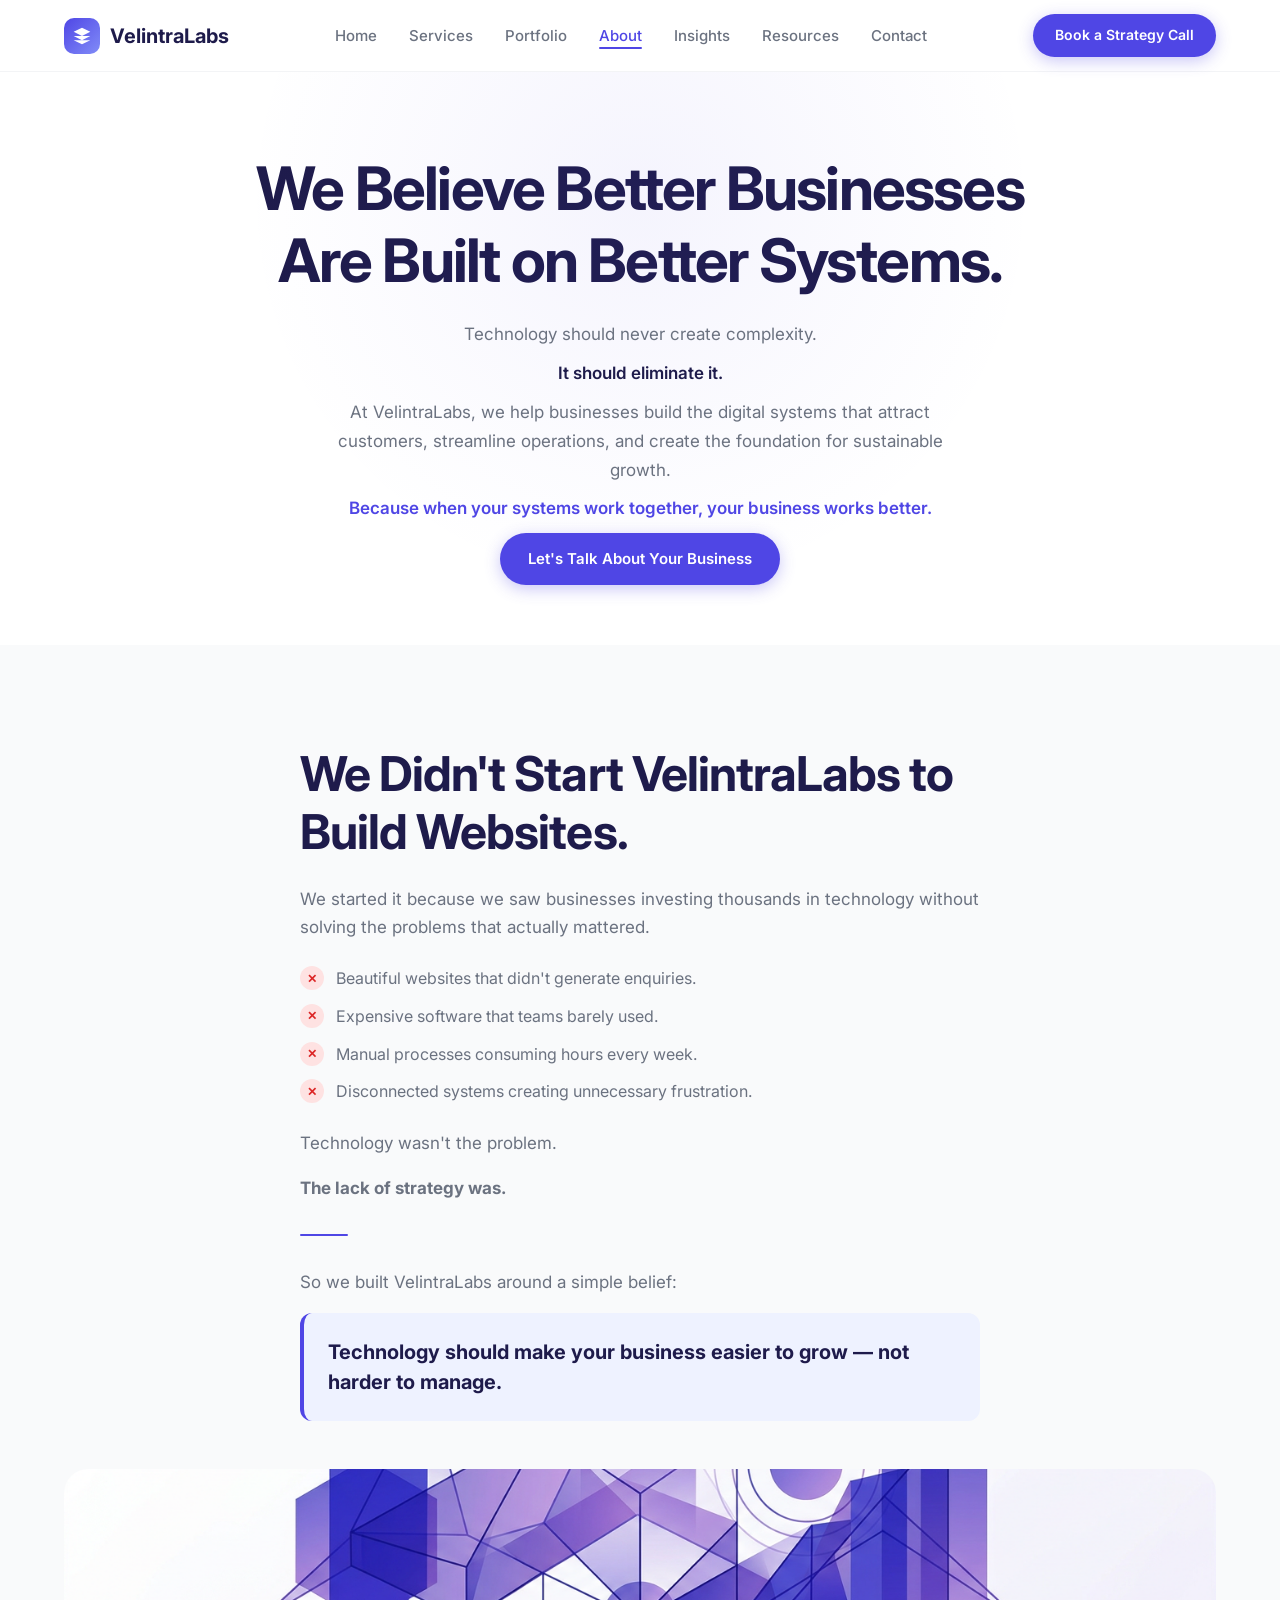
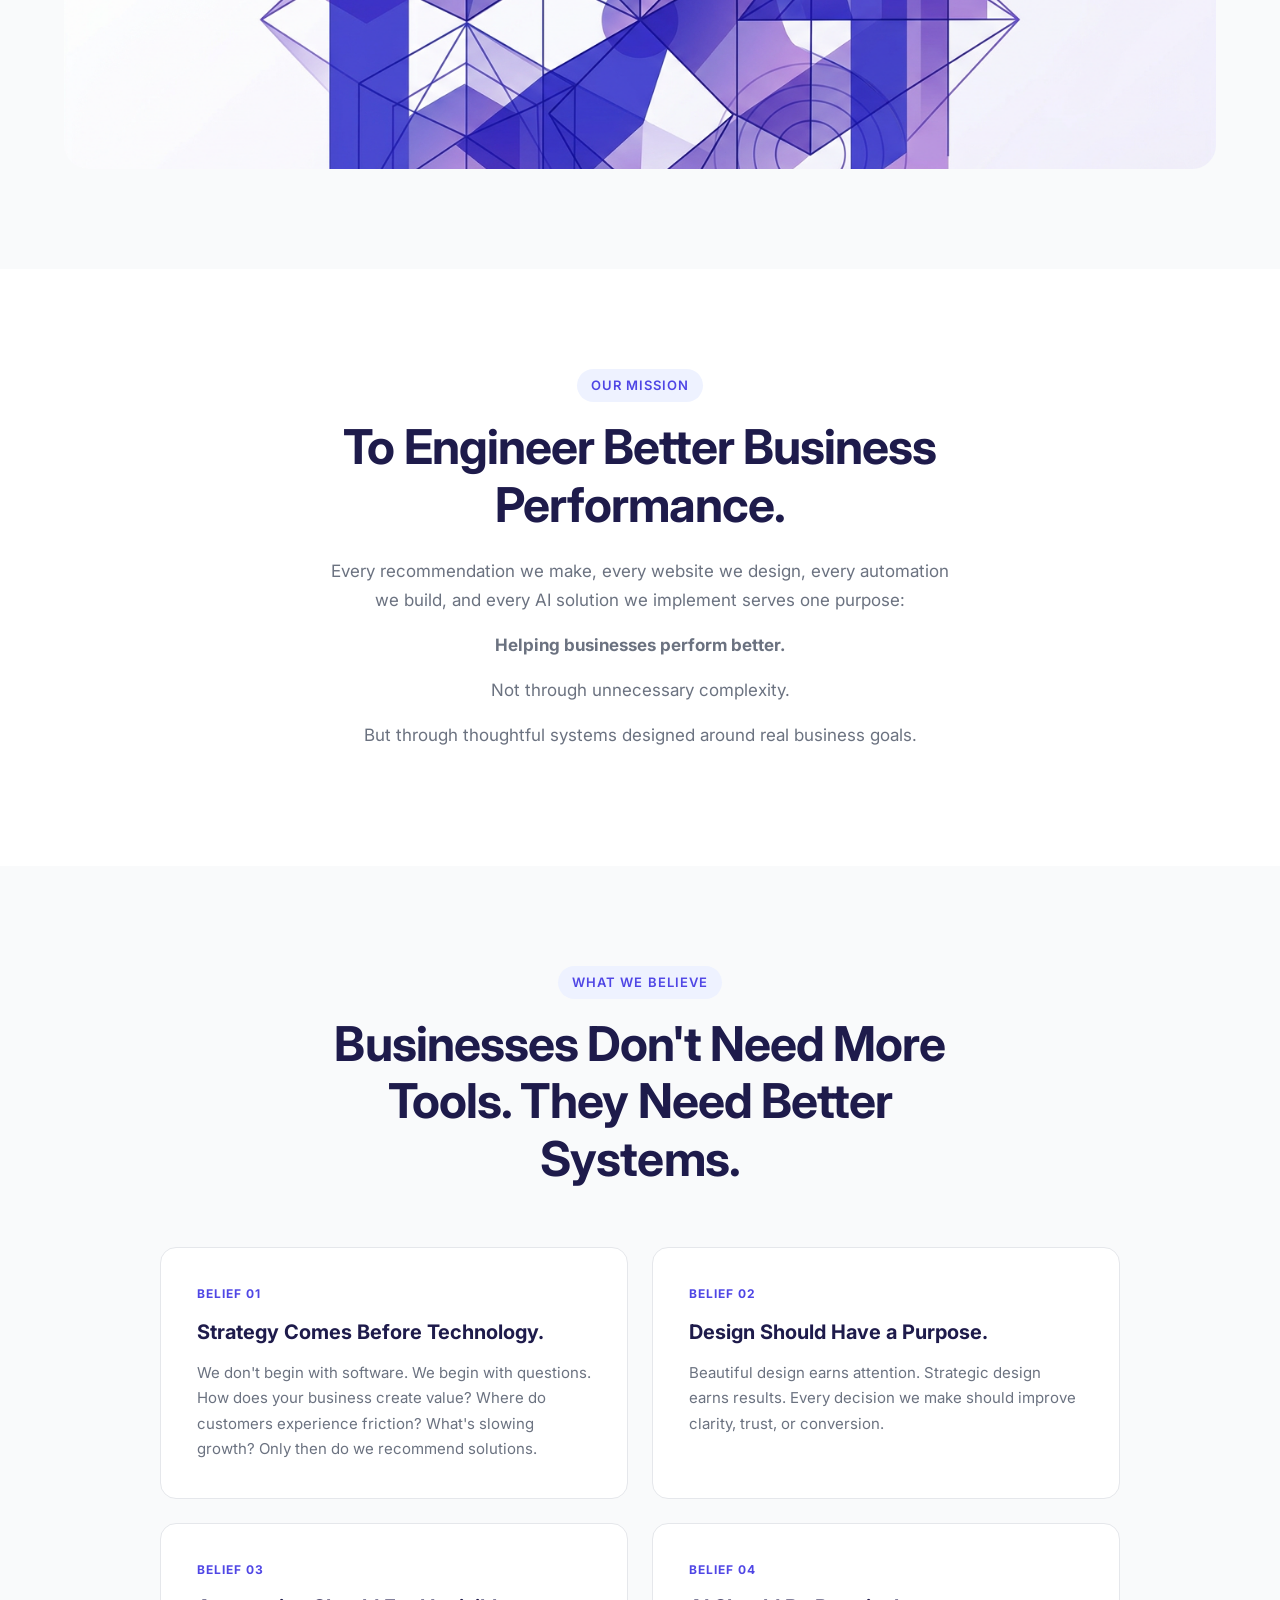
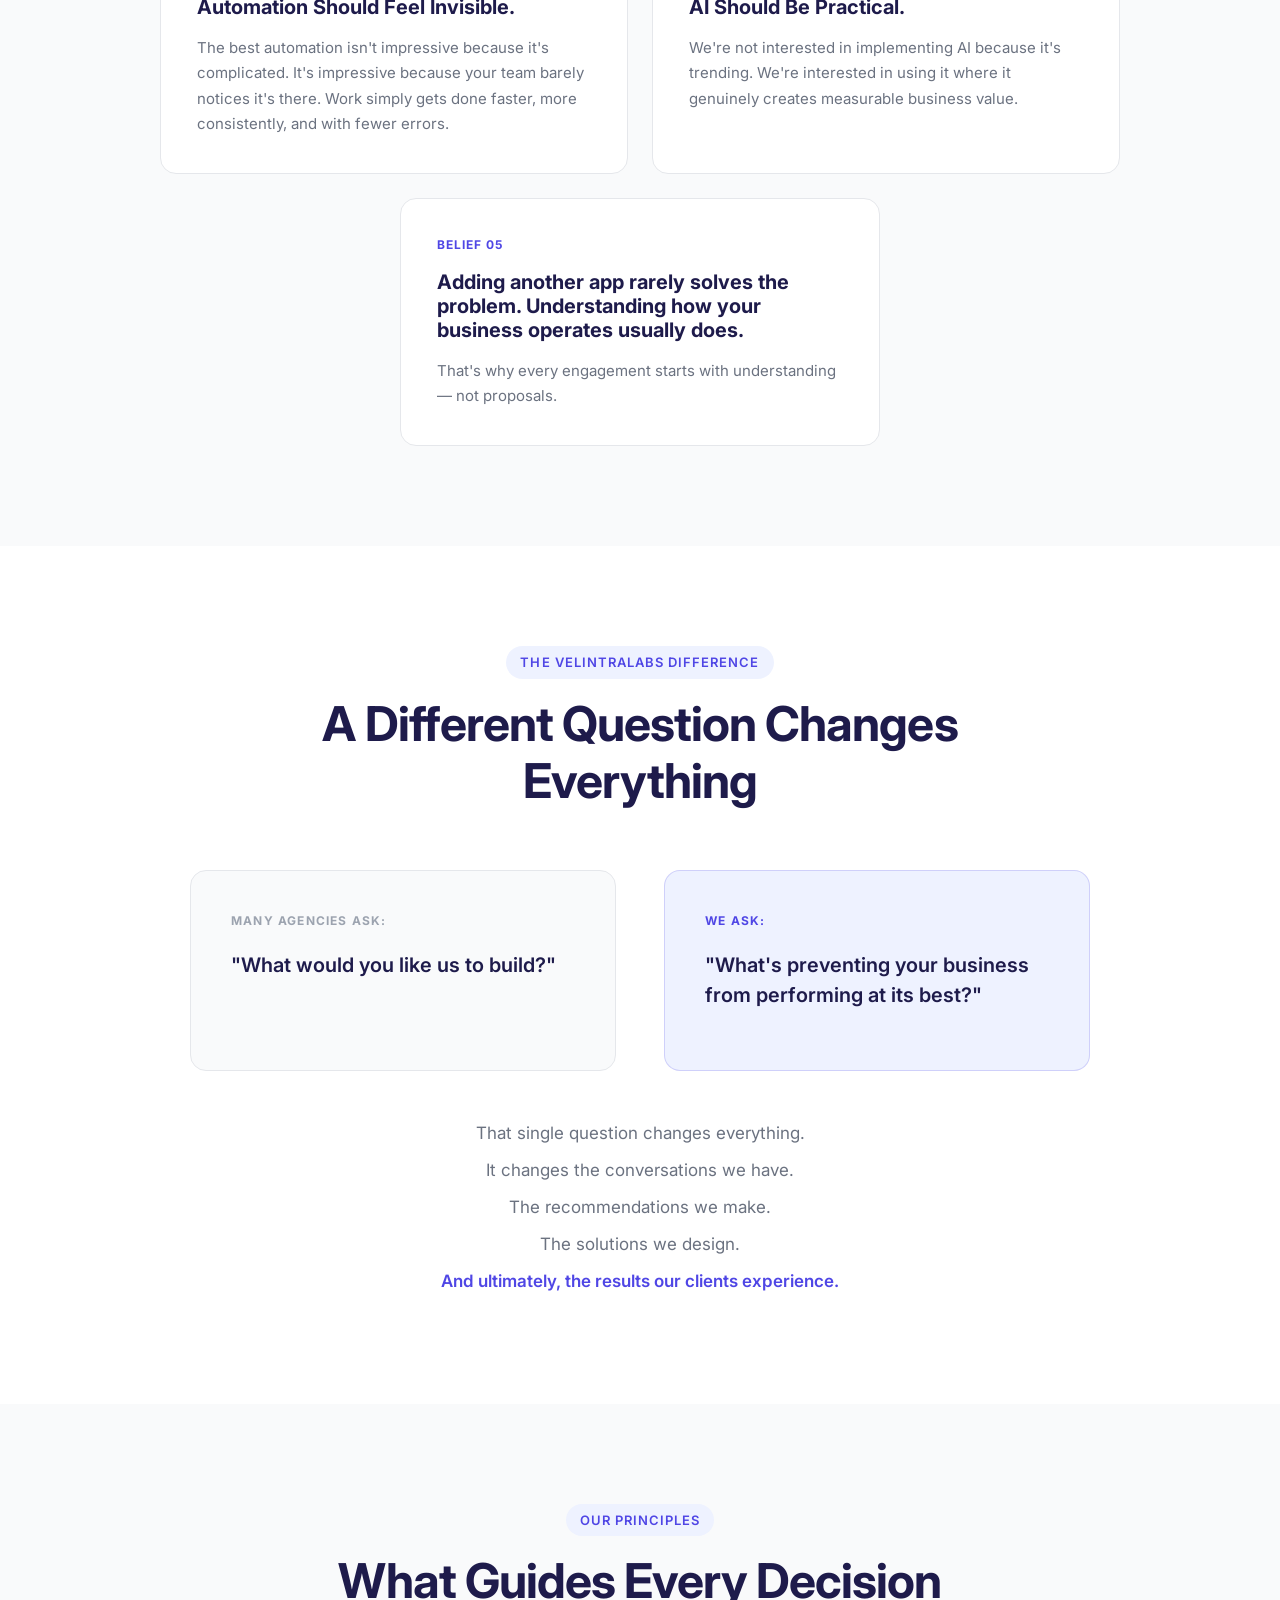
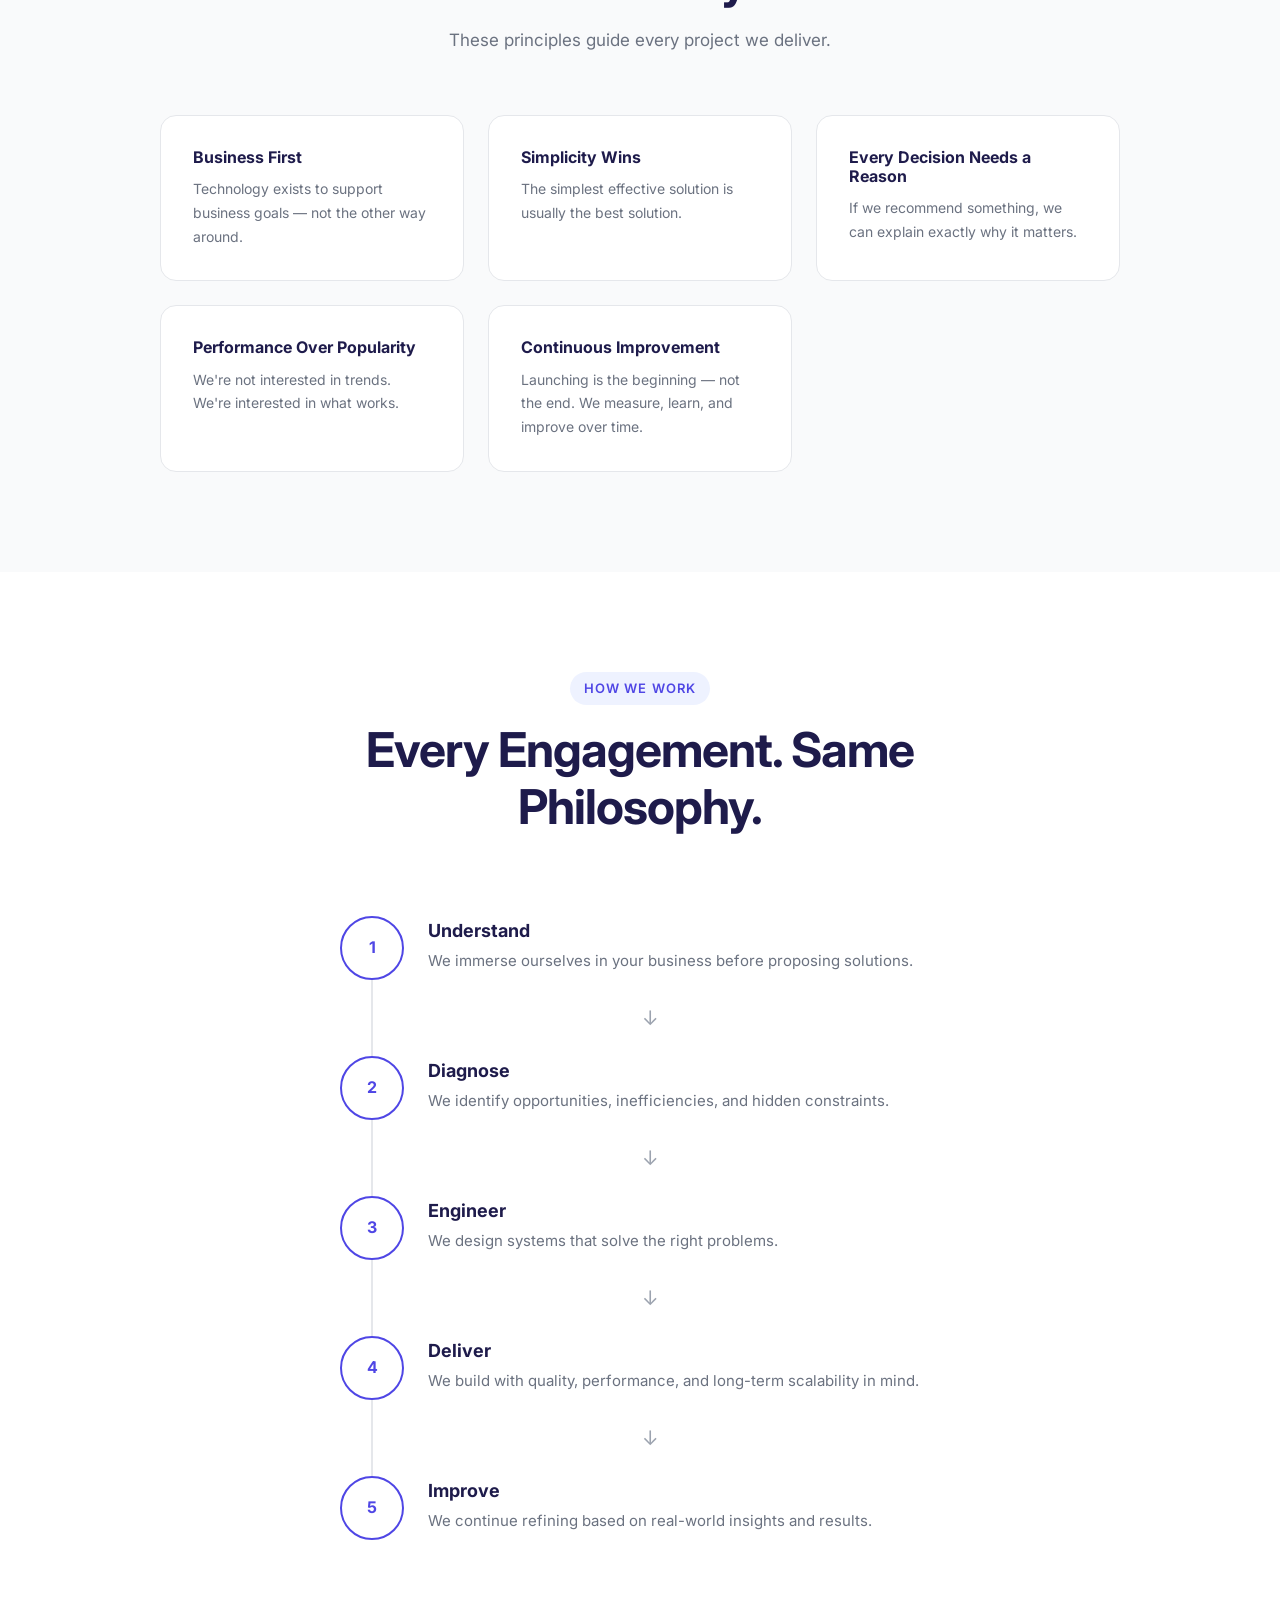
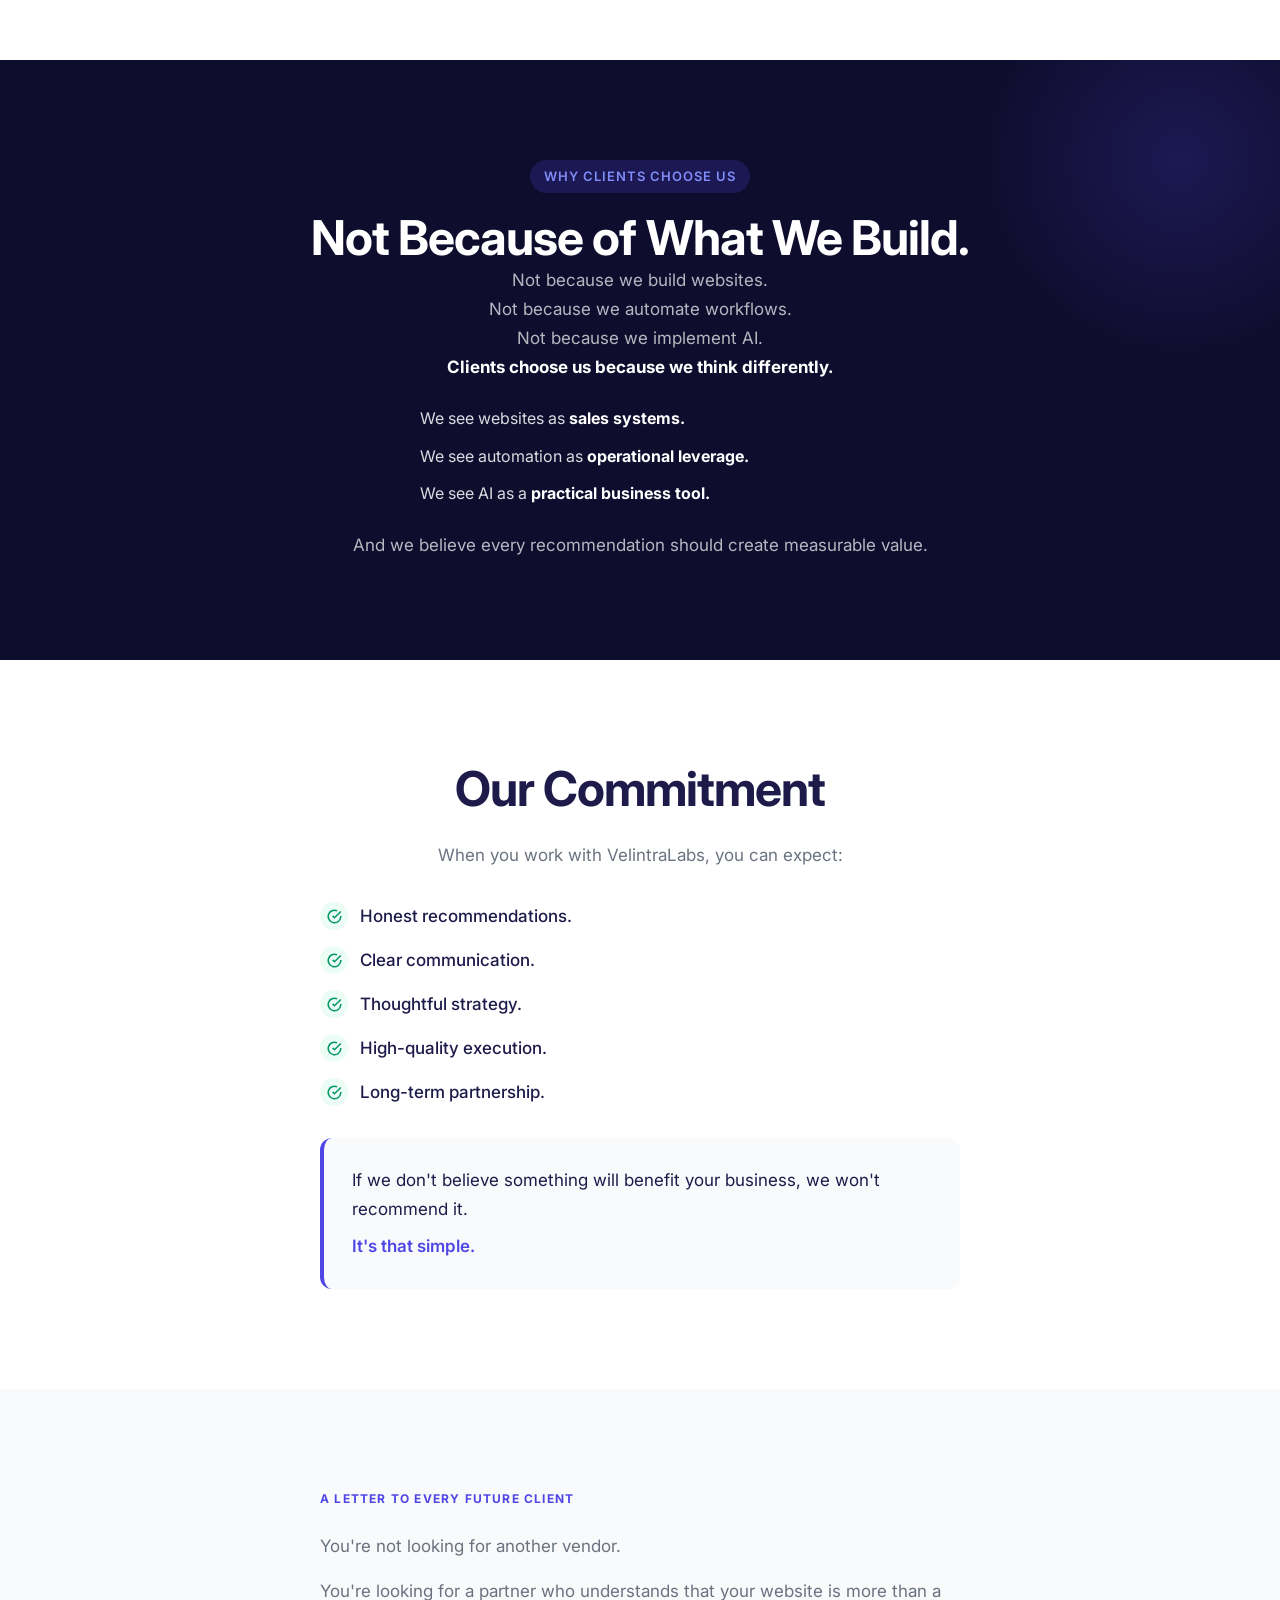
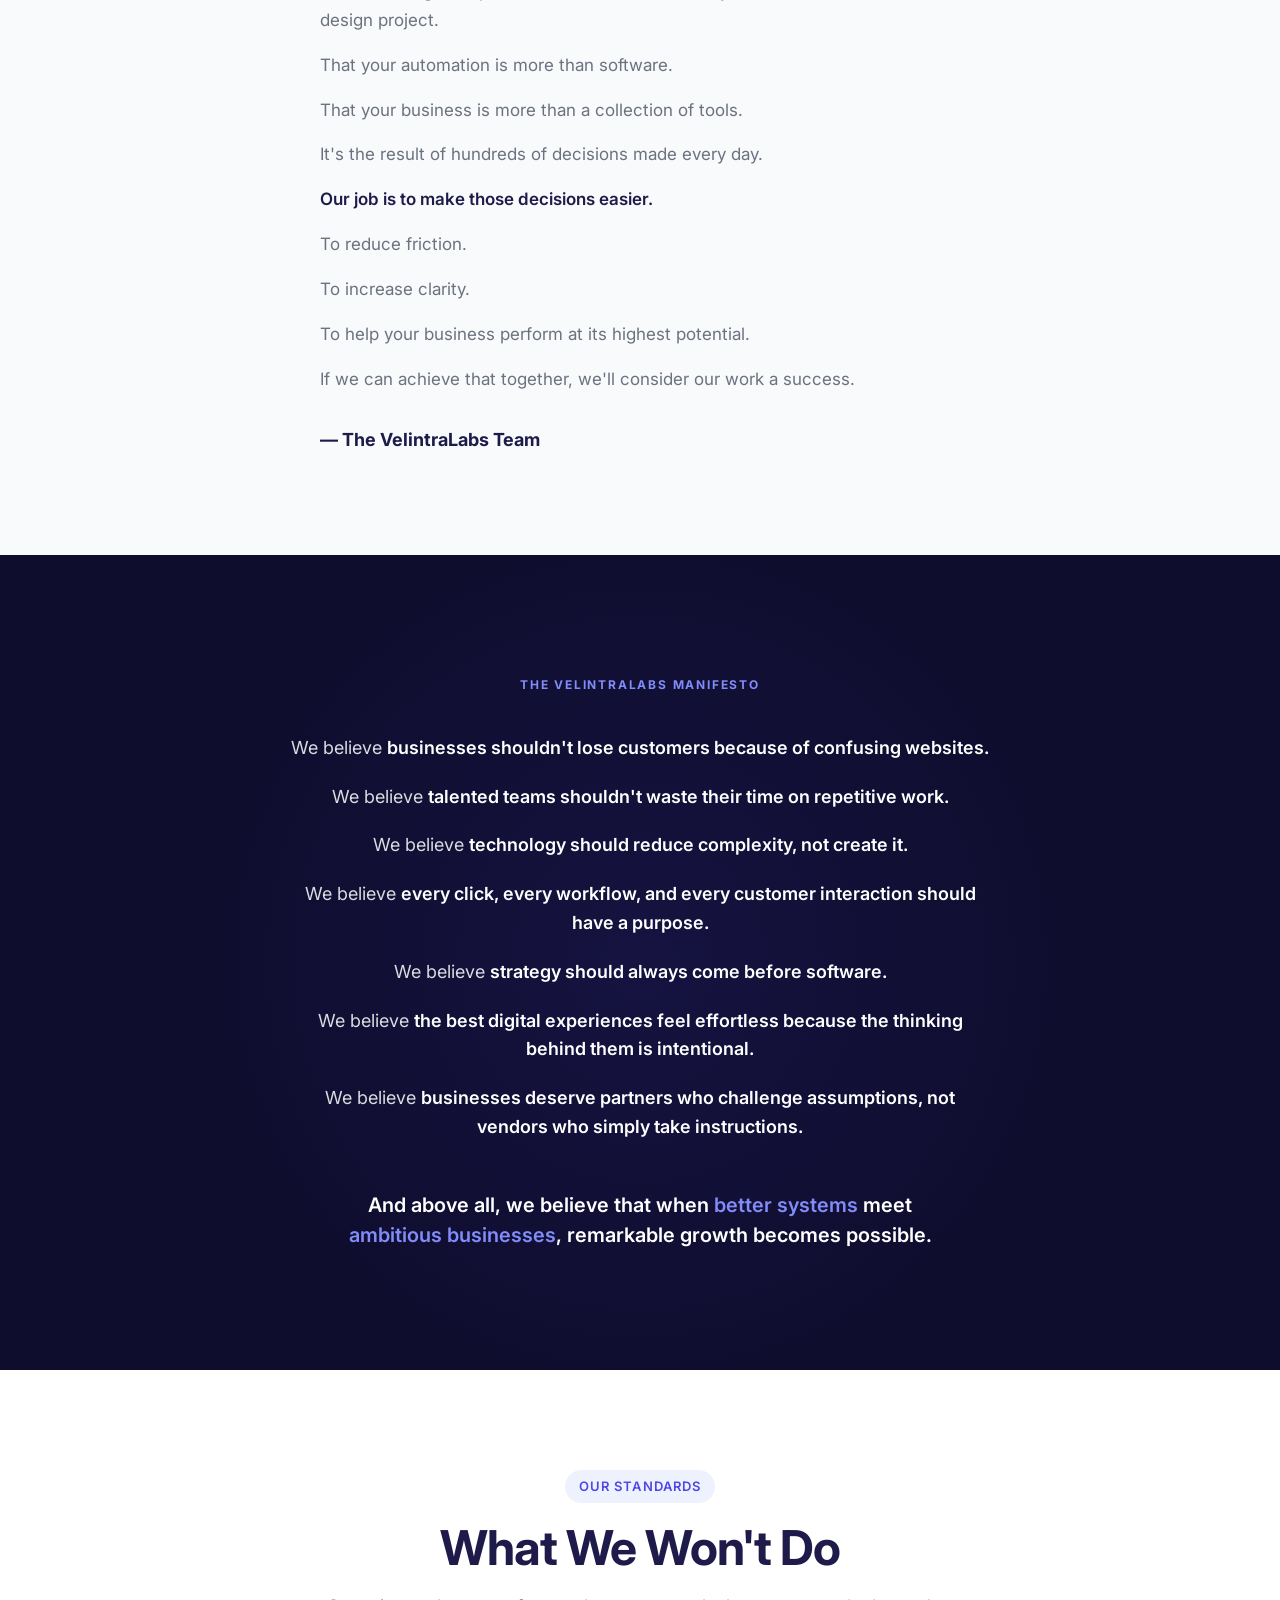
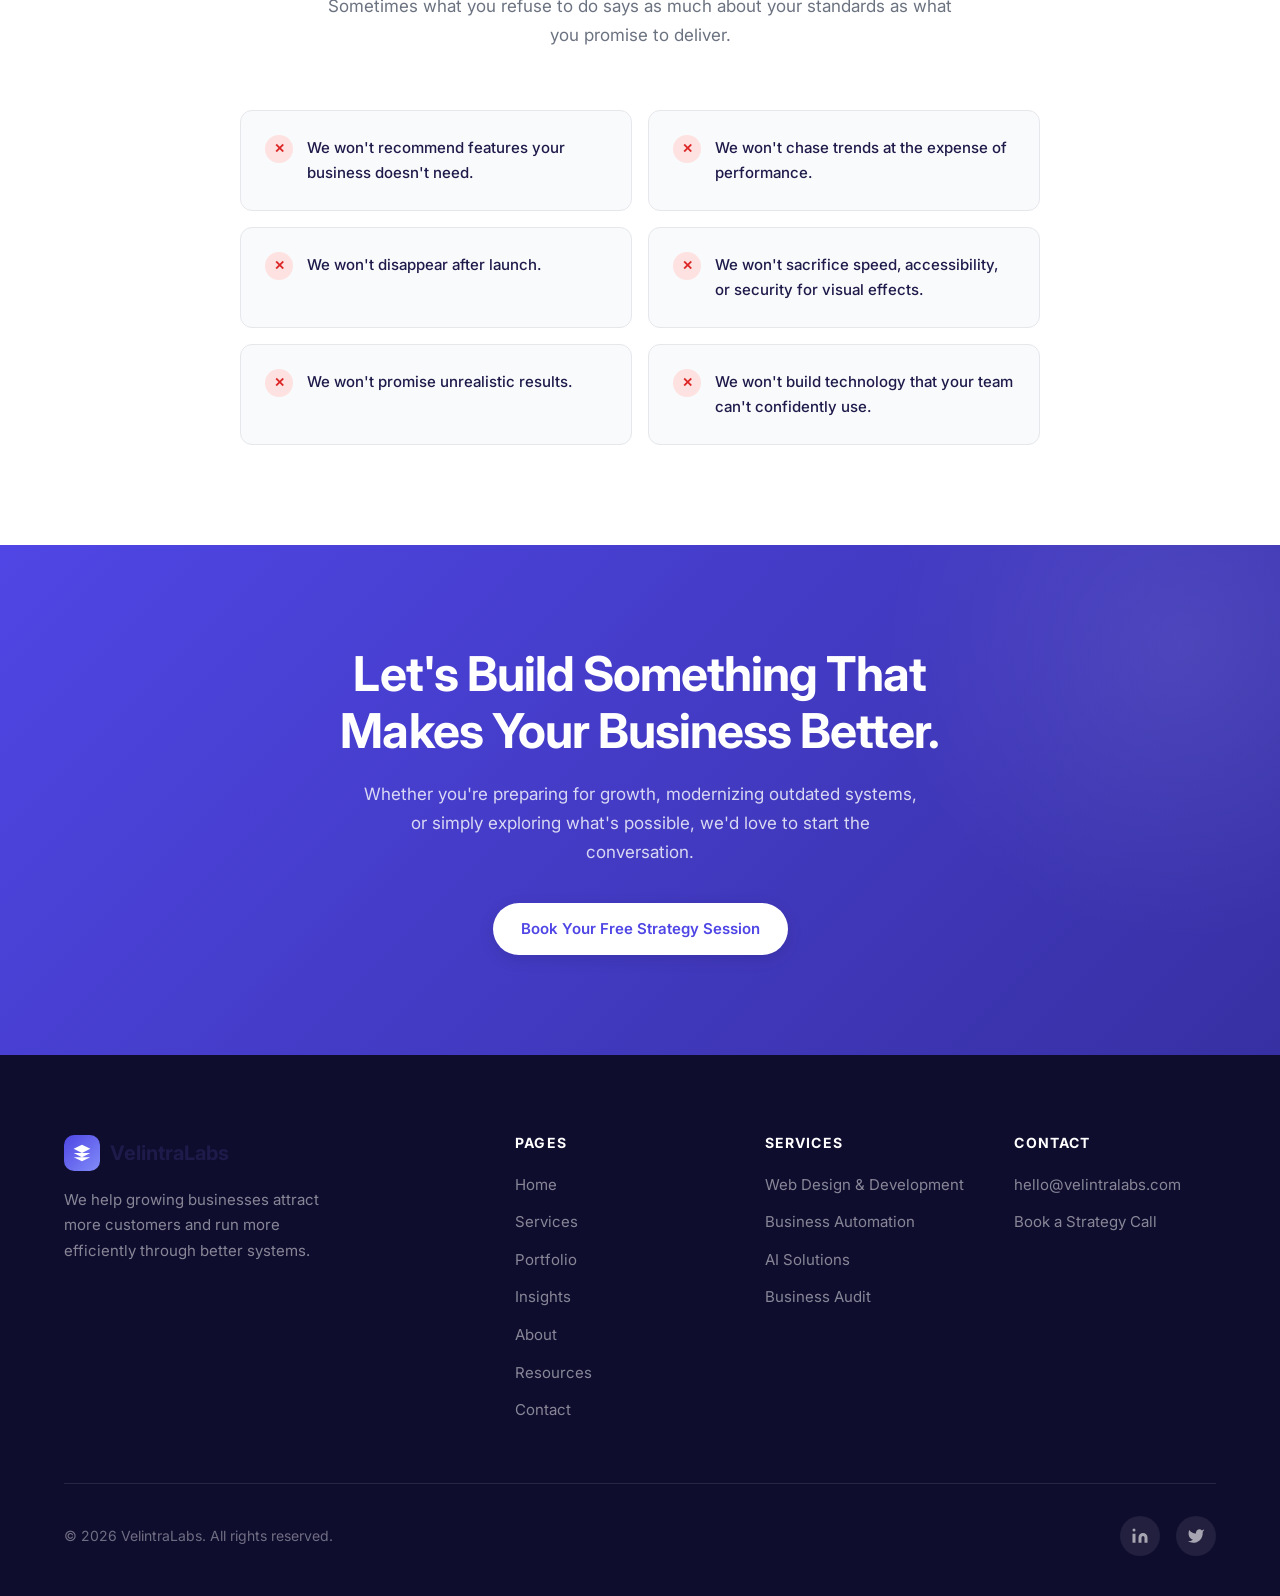
==== commit 04ca67ed: "Remove duplicate Resources links from navigation and footer" ====
--- a/about.html
+++ b/about.html
@@ -8,6 +8,11 @@
   <link rel="preconnect" href="https://fonts.googleapis.com">
   <link rel="preconnect" href="https://fonts.gstatic.com" crossorigin>
   <link href="https://fonts.googleapis.com/css2?family=Inter:wght@400;500;600;700;800&display=swap" rel="stylesheet">
+  <link rel="icon" type="image/svg+xml" href="favicon.svg">
+  <link rel="icon" type="image/x-icon" href="favicon.ico">
+  <link rel="apple-touch-icon" href="images/apple-touch-icon.png">
+  <link rel="icon" type="image/png" sizes="32x32" href="images/favicon-32x32.png">
+  <link rel="icon" type="image/png" sizes="16x16" href="images/favicon-16x16.png">
   <link rel="stylesheet" href="css/styles.css">
 </head>
 <body>
@@ -15,24 +20,23 @@
   <!-- Navigation -->
   <nav class="navbar" id="navbar">
     <div class="container">
-      <a href="index.html" class="nav-logo">
+      <a href="/" class="nav-logo">
         <div class="nav-logo-icon">
           <svg viewBox="0 0 24 24"><path d="M12 2L2 7l10 5 10-5-10-5zM2 17l10 5 10-5M2 12l10 5 10-5"/></svg>
         </div>
         VelintraLabs
       </a>
       <ul class="nav-links" id="navLinks">
-        <li><a href="index.html">Home</a></li>
-        <li><a href="services.html">Services</a></li>
-        <li><a href="portfolio.html">Portfolio</a></li>
-        <li><a href="about.html" class="active">About</a></li>
-        <li><a href="insights.html">Insights</a></li>
-        <li><a href="resources.html">Resources</a></li>
-            <li><a href="resources.html">Resources</a></li>
-        <li><a href="contact.html">Contact</a></li>
+        <li><a href="/">Home</a></li>
+        <li><a href="/services">Services</a></li>
+        <li><a href="/portfolio">Portfolio</a></li>
+        <li><a href="/about" class="active">About</a></li>
+        <li><a href="/insights">Insights</a></li>
+        <li><a href="/resources">Resources</a></li>
+        <li><a href="/contact">Contact</a></li>
       </ul>
       <div class="nav-cta">
-        <a href="contact.html" class="btn btn-primary">Book a Strategy Call</a>
+        <a href="/contact" class="btn btn-primary">Book a Strategy Call</a>
       </div>
       <button class="nav-toggle" id="navToggle" aria-label="Toggle navigation">
         <span></span><span></span><span></span>
@@ -53,7 +57,7 @@
         <p class="highlight">Because when your systems work together, your business works better.</p>
       </div>
       <div class="hero-ctas fade-in">
-        <a href="contact.html" class="btn btn-primary">Let's Talk About Your Business</a>
+        <a href="/contact" class="btn btn-primary">Let's Talk About Your Business</a>
       </div>
     </div>
   </section>
@@ -388,7 +392,7 @@
     <div class="container fade-in">
       <h2>Let's Build Something That Makes Your Business Better.</h2>
       <p>Whether you're preparing for growth, modernizing outdated systems, or simply exploring what's possible, we'd love to start the conversation.</p>
-      <a href="contact.html" class="btn btn-white">Book Your Free Strategy Session</a>
+      <a href="/contact" class="btn btn-white">Book Your Free Strategy Session</a>
     </div>
   </section>
 
@@ -397,7 +401,7 @@
     <div class="container">
       <div class="footer-grid">
         <div class="footer-brand">
-          <a href="index.html" class="nav-logo">
+          <a href="/" class="nav-logo">
             <div class="nav-logo-icon"><svg viewBox="0 0 24 24"><path d="M12 2L2 7l10 5 10-5-10-5zM2 17l10 5 10-5M2 12l10 5 10-5"/></svg></div>
             VelintraLabs
           </a>
@@ -406,31 +410,29 @@
         <div class="footer-col">
           <h4>Pages</h4>
           <ul>
-            <li><a href="index.html">Home</a></li>
-            <li><a href="services.html">Services</a></li>
-            <li><a href="portfolio.html">Portfolio</a></li>
-            <li><a href="insights.html">Insights</a></li>
-            <li><a href="about.html">About</a></li>
-            <li><a href="resources.html">Resources</a></li>
-            <li><a href="resources.html">Resources</a></li>
-        <li><a href="contact.html">Contact</a></li>
+            <li><a href="/">Home</a></li>
+            <li><a href="/services">Services</a></li>
+            <li><a href="/portfolio">Portfolio</a></li>
+            <li><a href="/insights">Insights</a></li>
+            <li><a href="/about">About</a></li>
+            <li><a href="/resources">Resources</a></li>
+        <li><a href="/contact">Contact</a></li>
           </ul>
         </div>
         <div class="footer-col">
           <h4>Services</h4>
           <ul>
-            <li><a href="services.html">Web Design & Development</a></li>
-            <li><a href="services.html">Business Automation</a></li>
-            <li><a href="services.html">AI Solutions</a></li>
-            <li><a href="services.html">Business Audit</a></li>
+            <li><a href="/services">Web Design & Development</a></li>
+            <li><a href="/services">Business Automation</a></li>
+            <li><a href="/services">AI Solutions</a></li>
+            <li><a href="/services">Business Audit</a></li>
           </ul>
         </div>
         <div class="footer-col">
           <h4>Contact</h4>
           <ul>
             <li><a href="mailto:hello@velintralabs.com">hello@velintralabs.com</a></li>
-            <li><a href="resources.html">Resources</a></li>
-        <li><a href="contact.html">Book a Strategy Call</a></li>
+        <li><a href="/contact">Book a Strategy Call</a></li>
           </ul>
         </div>
       </div>
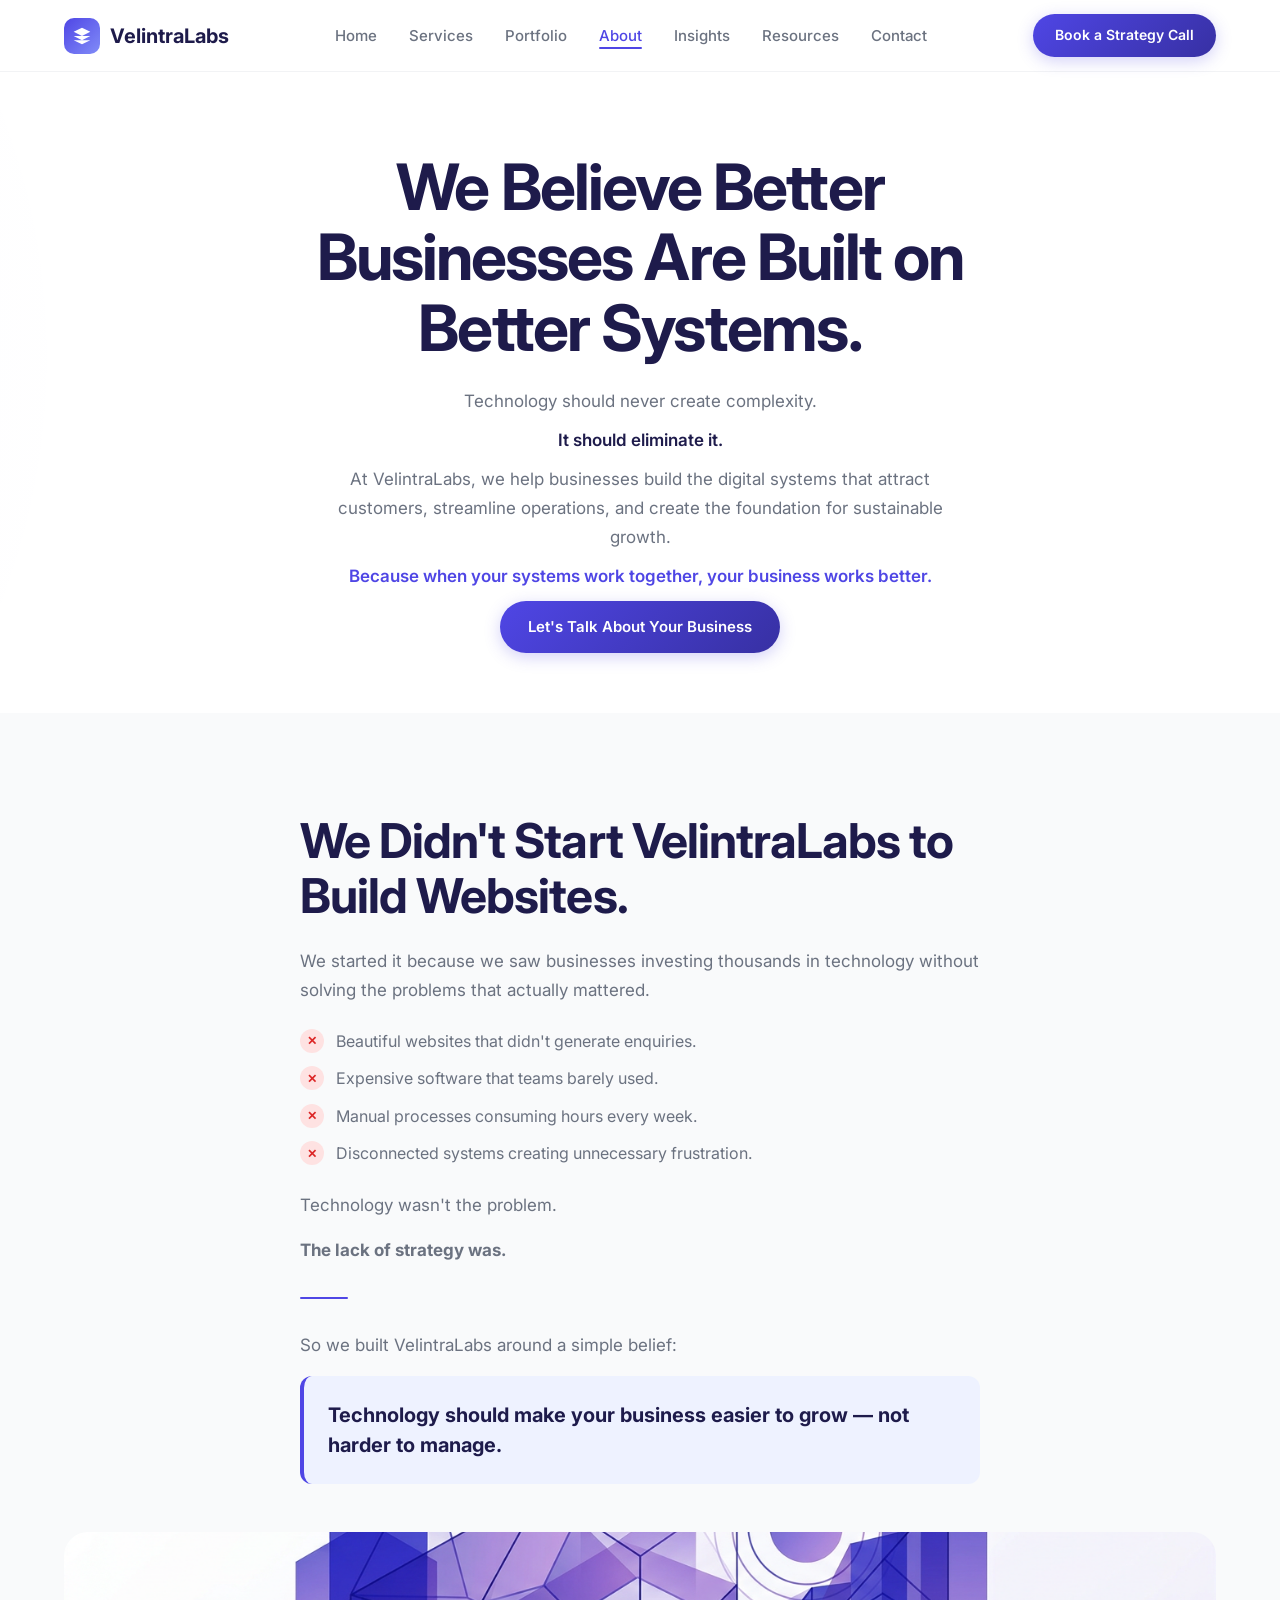
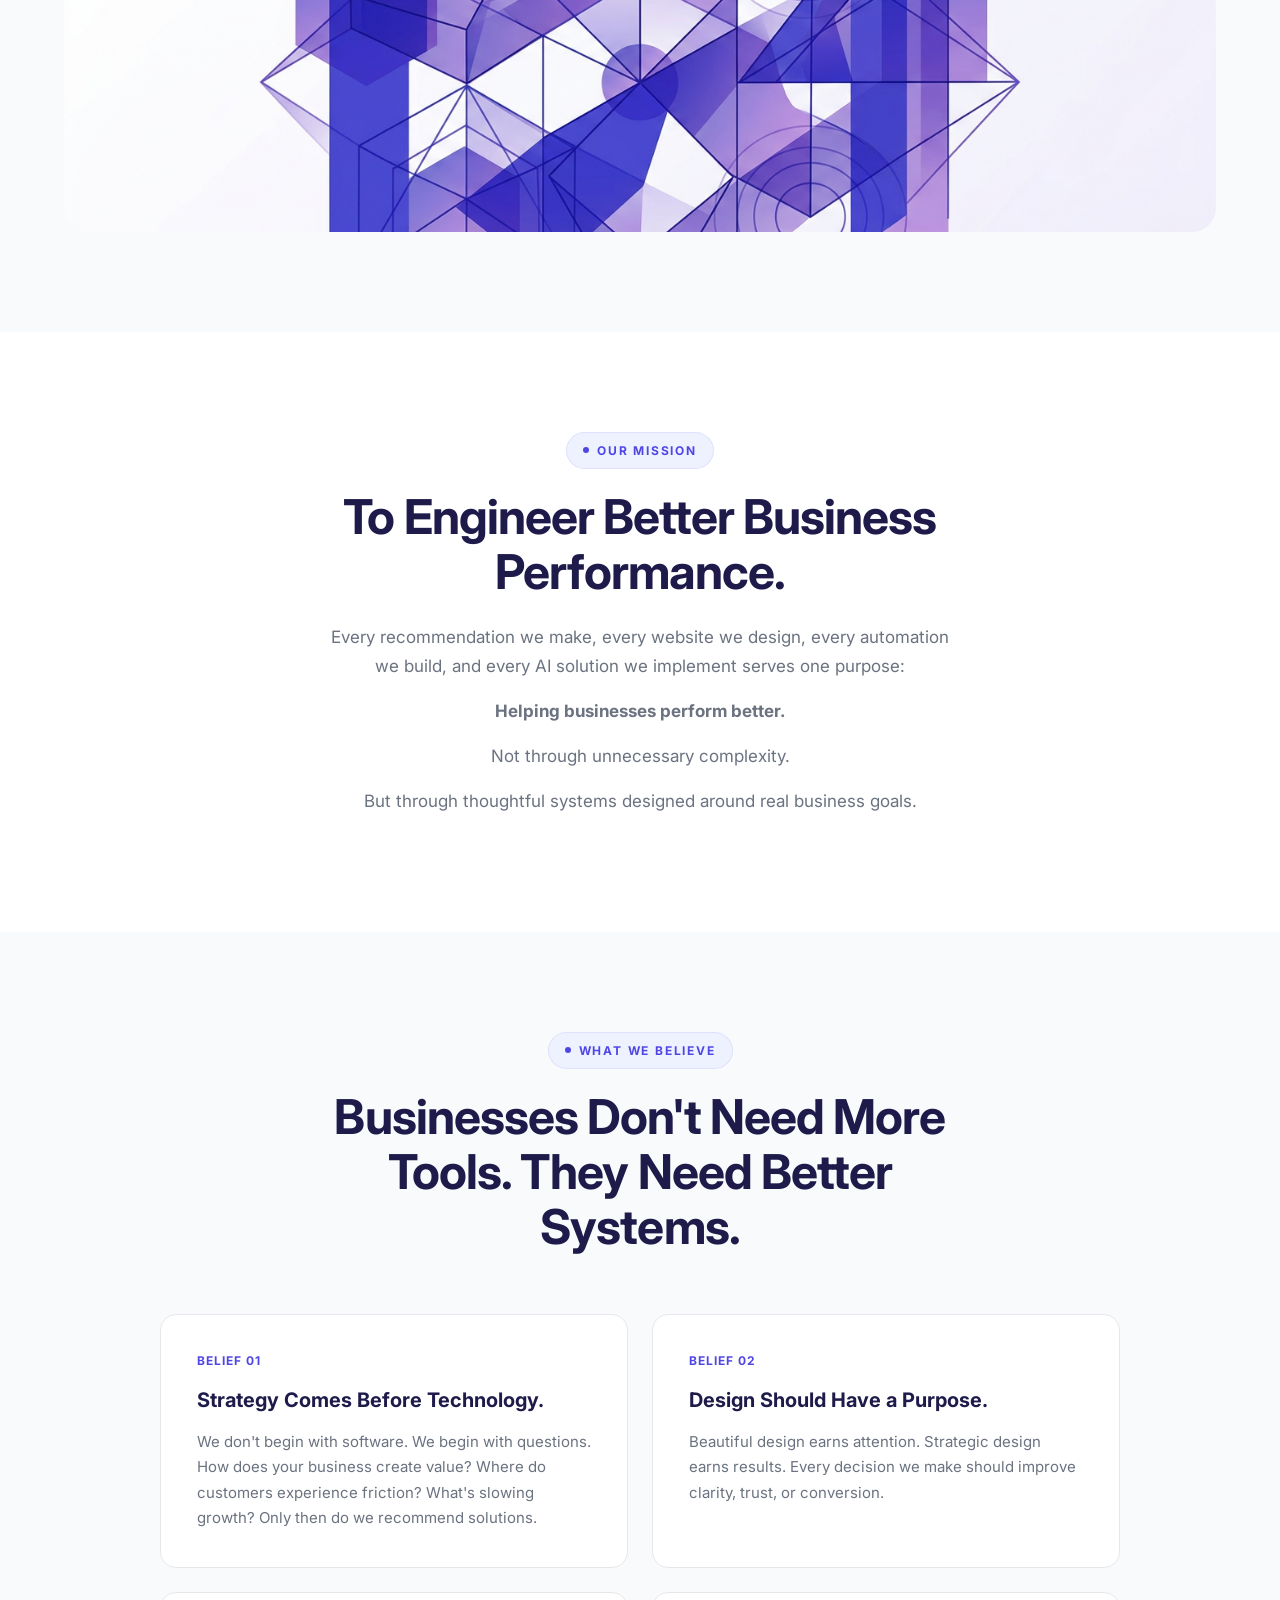
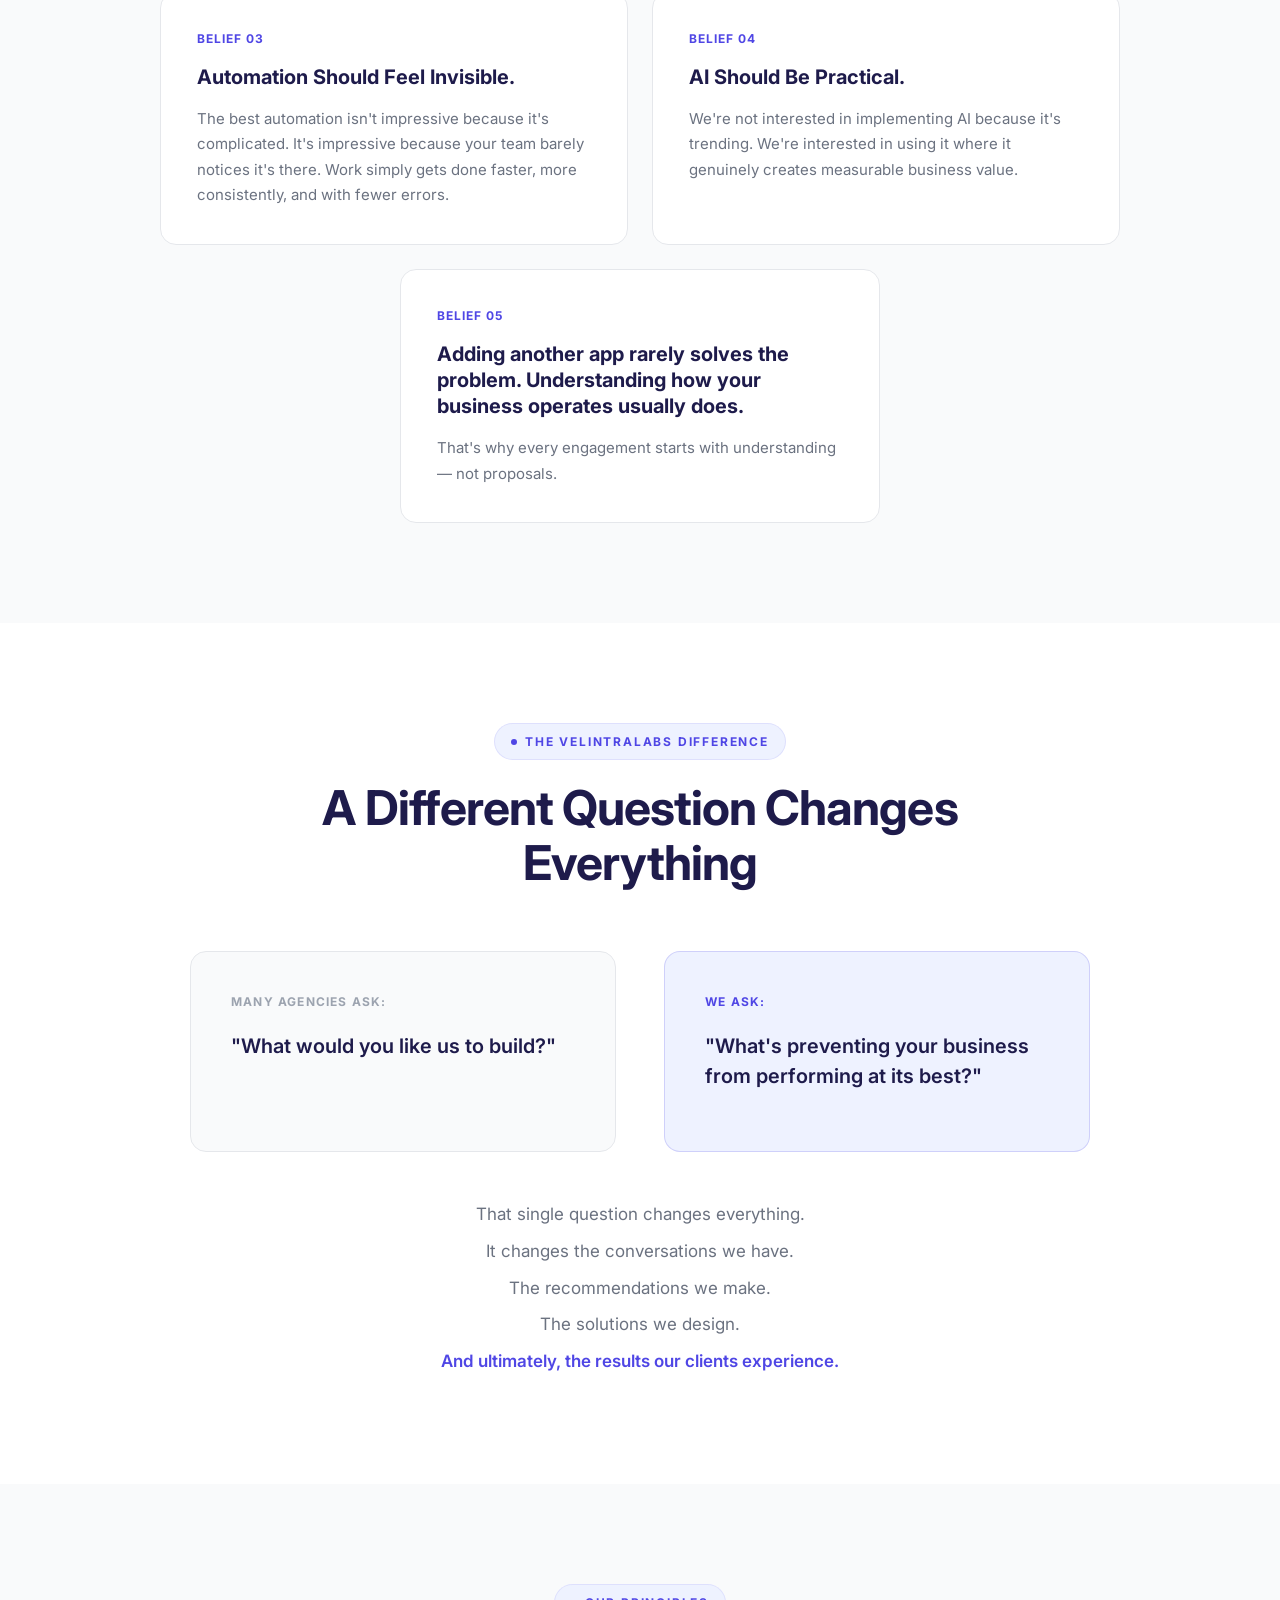
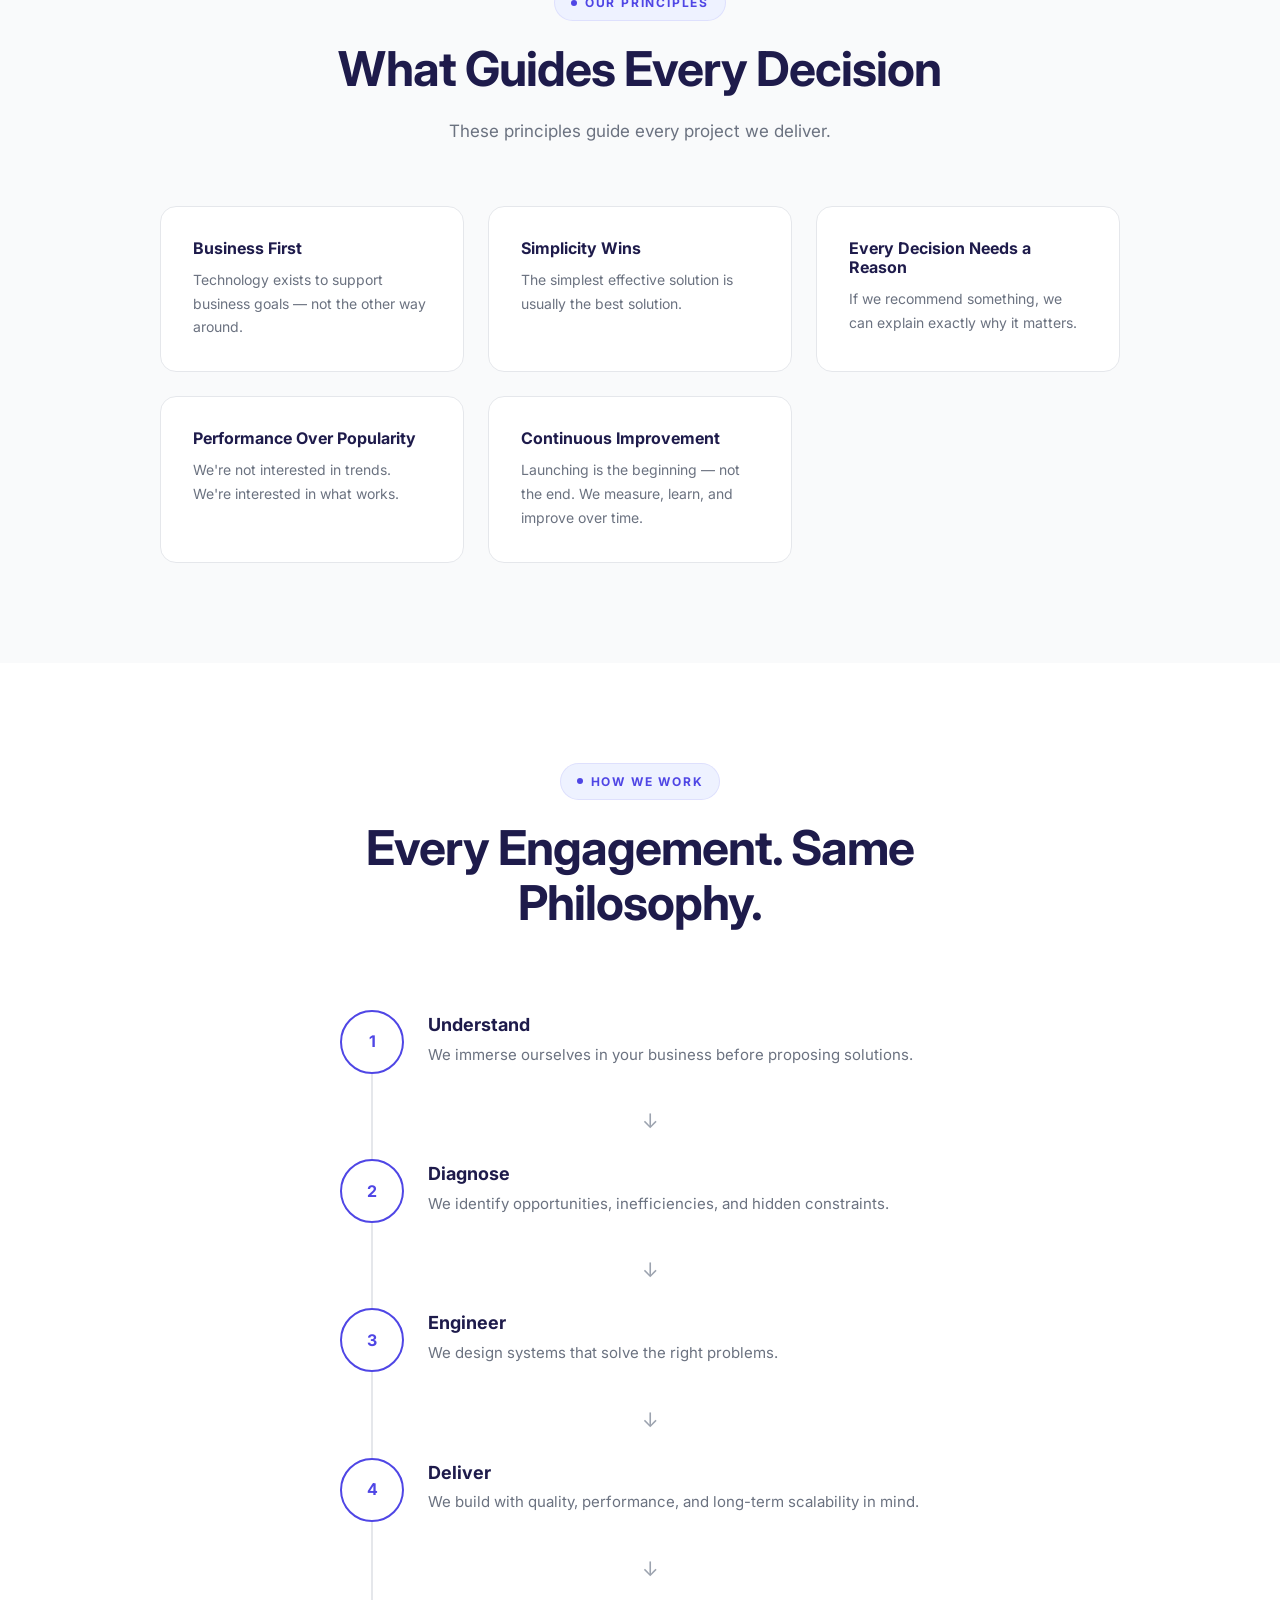
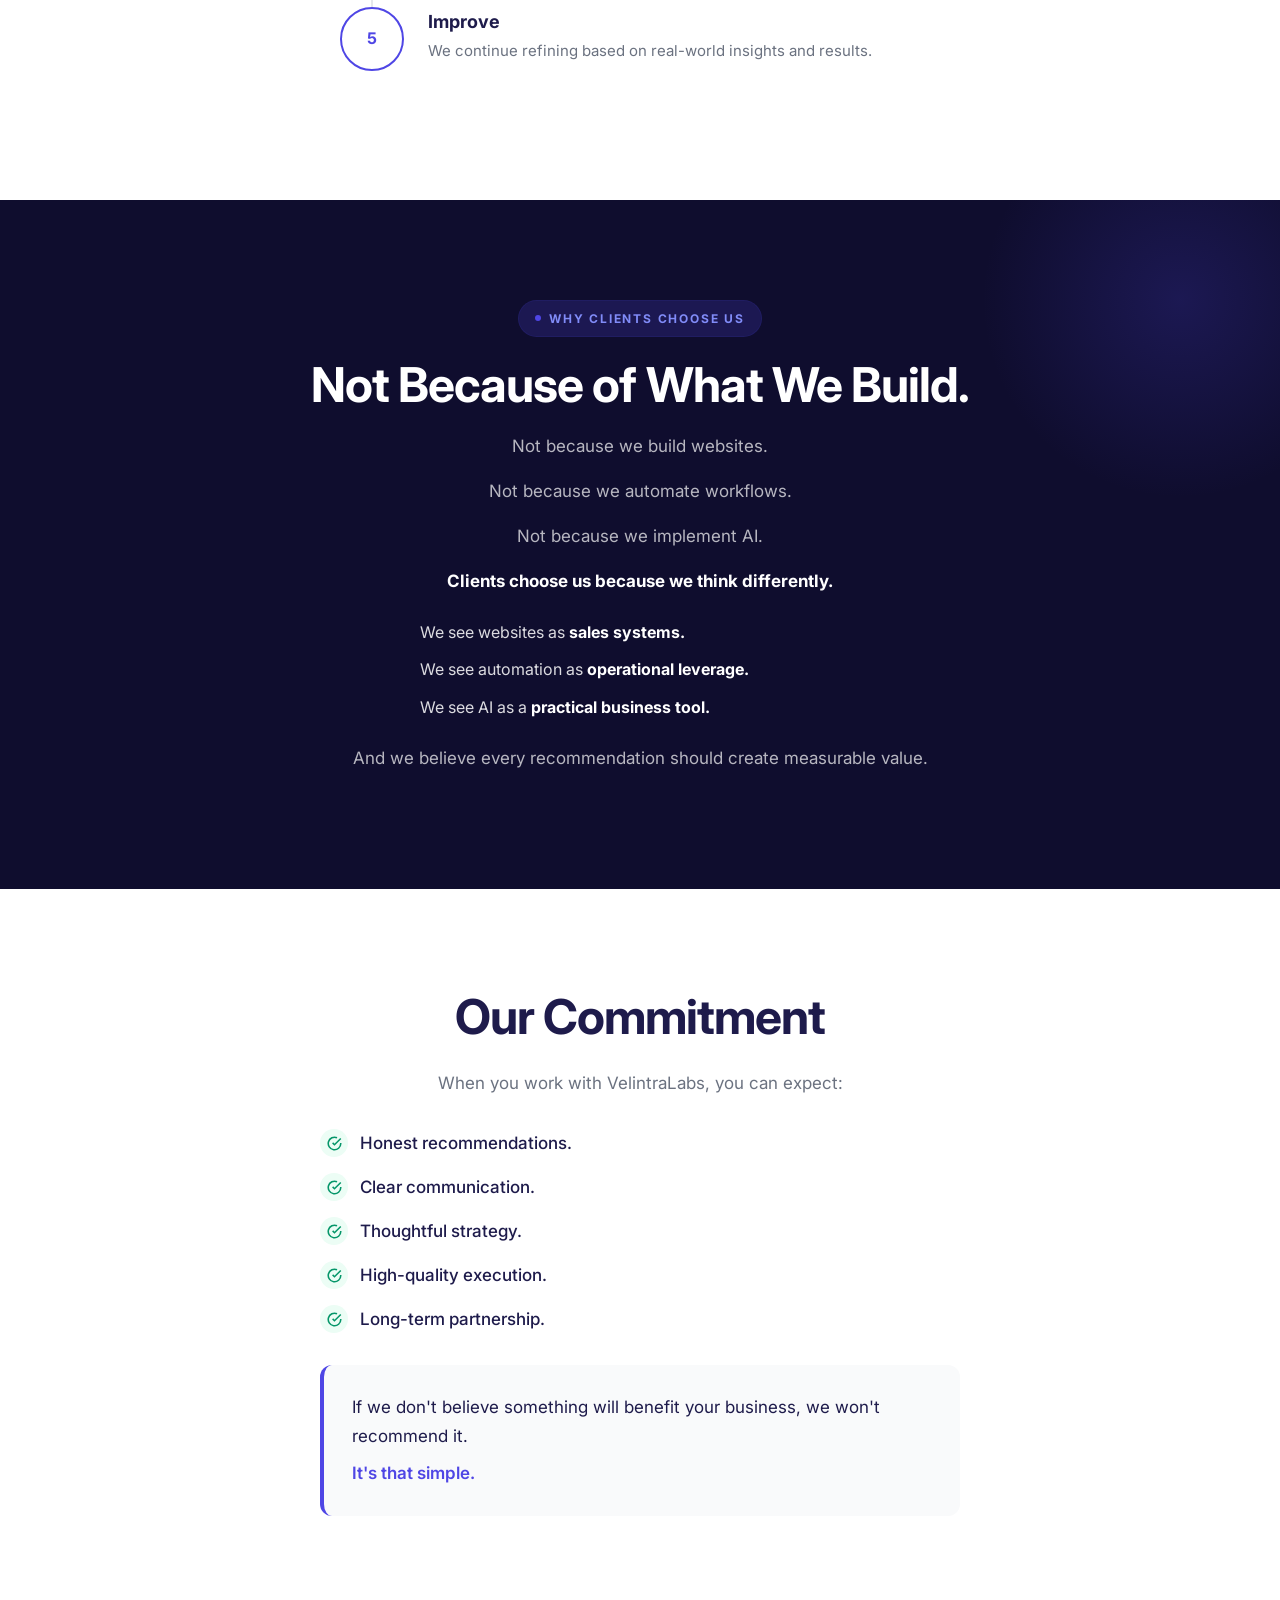
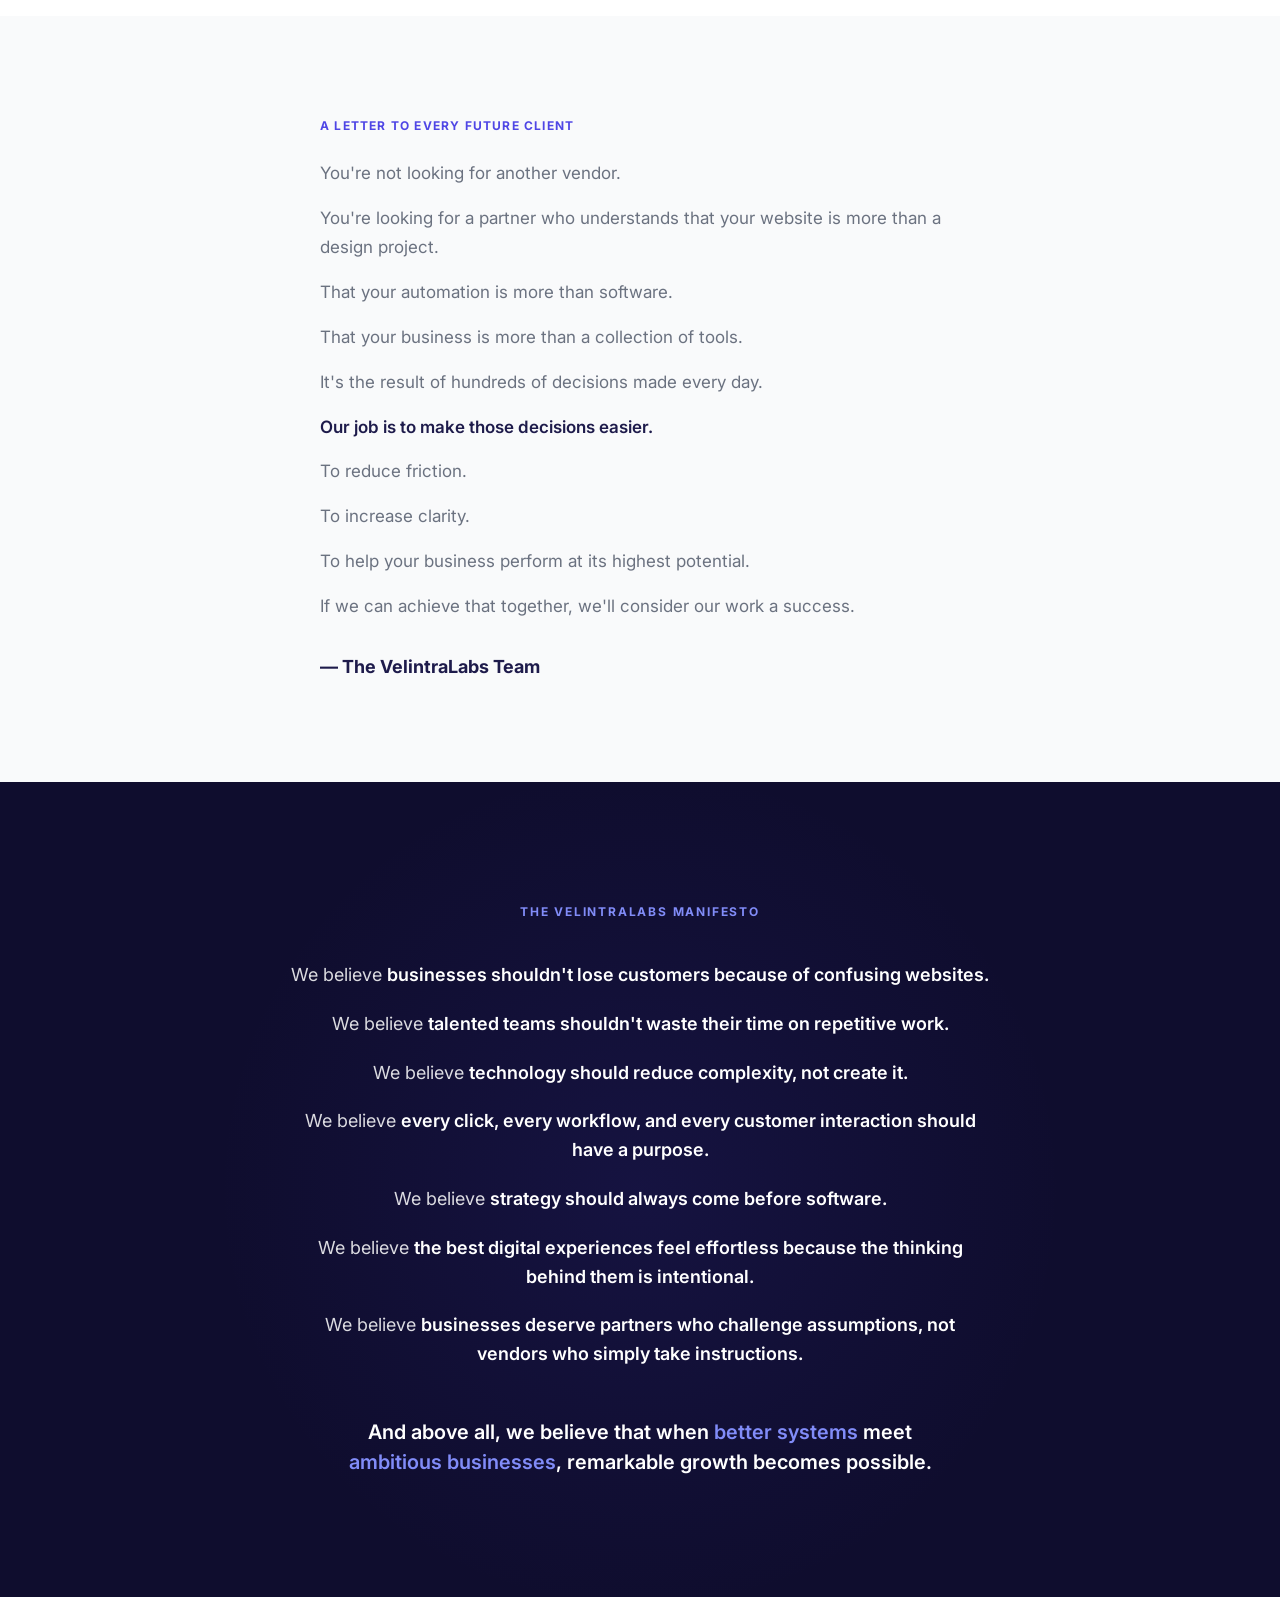
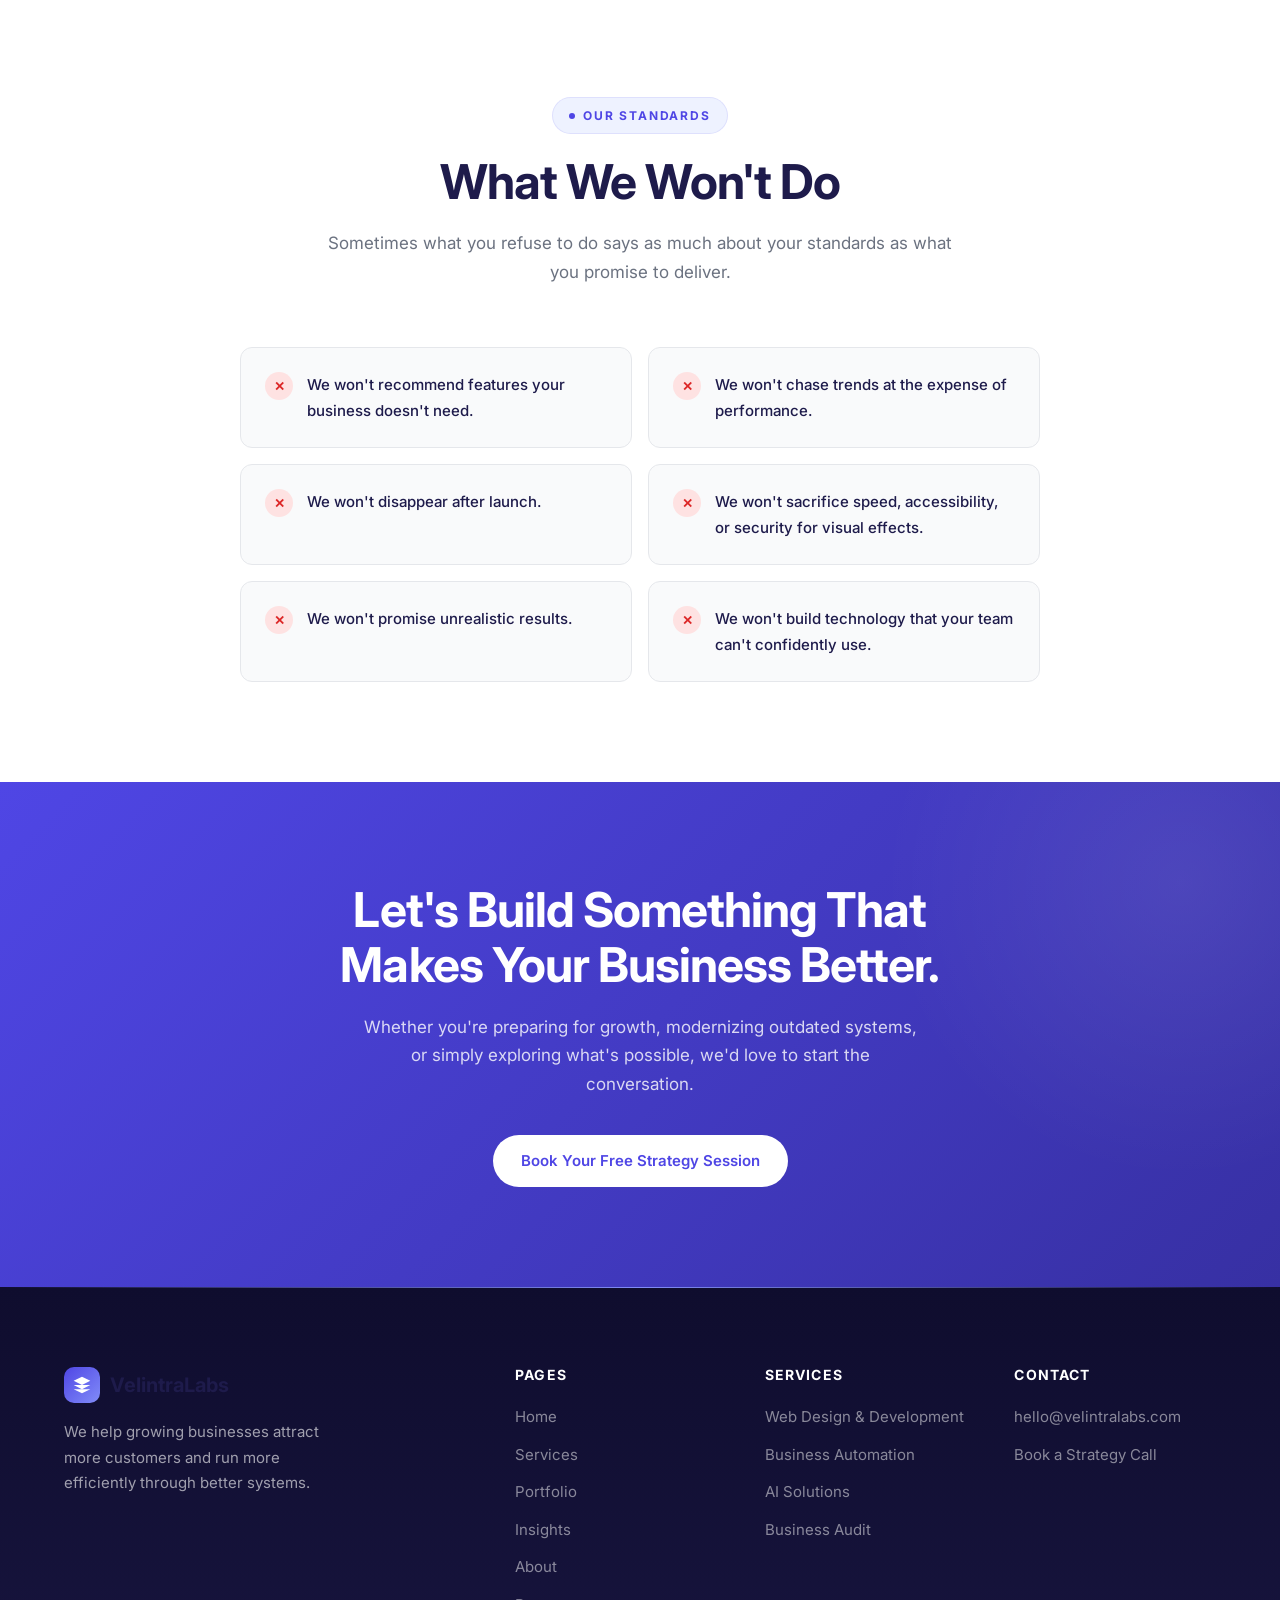
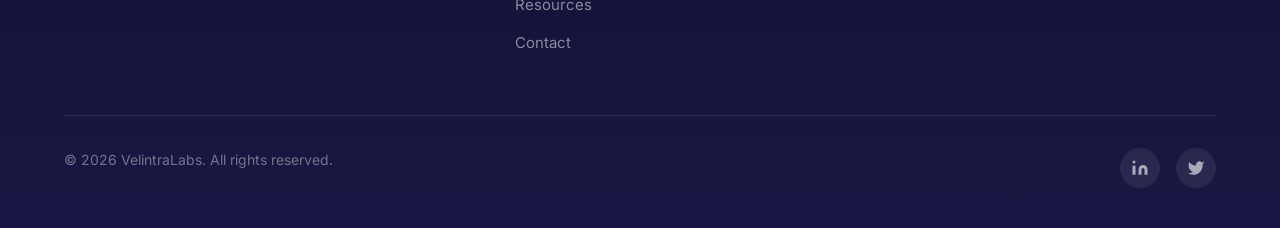
==== commit 4a23aaa1: "Add world-class enhancements: animations, refined typography, sophisticated interactions New files: " ====
--- a/about.html
+++ b/about.html
@@ -14,6 +14,7 @@
   <link rel="icon" type="image/png" sizes="32x32" href="images/favicon-32x32.png">
   <link rel="icon" type="image/png" sizes="16x16" href="images/favicon-16x16.png">
   <link rel="stylesheet" href="css/styles.css">
+  <link rel="stylesheet" href="css/world-class.css">
 </head>
 <body>
 
@@ -447,5 +448,6 @@
   </footer>
 
   <script src="js/script.js"></script>
+  <script src="js/animations.js"></script>
 </body>
 </html>
--- a/css/styles.css
+++ b/css/styles.css
@@ -47,7 +47,7 @@
 h2 { font-size:clamp(2rem,4vw,3rem); letter-spacing:-0.02em; }
 h3 { font-size:clamp(1.25rem,2vw,1.5rem); }
 h4 { font-size:1.125rem; }
-p { color:var(--color-text-secondary); font-size:1.0625rem; line-height:1.7; }
+p { color:var(--color-text-secondary); font-size:1rem; line-height:1.6; }
 .lead { font-size:clamp(1.125rem,2vw,1.25rem); line-height:1.7; }
 
 /* ========== BUTTONS ========== */
@@ -60,13 +60,13 @@
 .btn-ghost:hover { color:var(--color-primary-dark); }
 .btn-ghost .arrow { transition:transform 0.3s ease; }
 .btn-ghost:hover .arrow { transform:translateX(4px); }
-.btn-white { background:#fff; color:var(--color-primary); box-shadow:0 4px 16px rgba(0,0,0,0.1); }
-.btn-white:hover { transform:translateY(-2px); box-shadow:0 6px 24px rgba(0,0,0,0.15); }
+.btn-white { background:#fff; color:var(--color-primary); }
+.btn-white:hover { background:rgba(255,255,255,0.95); }
 .btn-outline-white { background:transparent; color:#fff; border:2px solid rgba(255,255,255,0.3); }
 .btn-outline-white:hover { background:rgba(255,255,255,0.1); border-color:rgba(255,255,255,0.6); transform:translateY(-2px); }
 
 /* ========== NAVIGATION ========== */
-.navbar { position:fixed; top:0; left:0; right:0; height:var(--nav-height); background:rgba(255,255,255,0.92); backdrop-filter:blur(12px); -webkit-backdrop-filter:blur(12px); border-bottom:1px solid var(--color-border-light); z-index:1000; transition:var(--transition); }
+.navbar { position:fixed; top:0; left:0; right:0; height:var(--nav-height); background:rgba(255,255,255,0.95); backdrop-filter:blur(16px); -webkit-backdrop-filter:blur(16px); border-bottom:1px solid var(--color-border); z-index:1000; transition:var(--transition); }
 .navbar.scrolled { box-shadow:var(--shadow-sm); }
 .navbar .container { display:flex; align-items:center; justify-content:space-between; height:100%; }
 .nav-logo { display:flex; align-items:center; gap:10px; font-weight:700; font-size:1.25rem; color:var(--color-text); }
@@ -81,8 +81,8 @@
 .nav-toggle span { display:block; width:24px; height:2px; background:var(--color-text); border-radius:2px; transition:var(--transition); }
 
 /* ========== SECTION UTILITIES ========== */
-.section { padding:100px 0; }
-.section-sm { padding:60px 0; }
+.section { padding:80px 0; }
+.section-sm { padding:48px 0; }
 .section-header { text-align:center; max-width:640px; margin:0 auto 60px; }
 .section-header p { margin-top:16px; }
 .section-label { display:inline-flex; align-items:center; gap:6px; font-size:0.8125rem; font-weight:600; text-transform:uppercase; letter-spacing:0.08em; color:var(--color-primary); margin-bottom:16px; background:var(--color-primary-bg); padding:6px 14px; border-radius:50px; }
@@ -90,8 +90,8 @@
 /* ========== HOME — HERO ========== */
 .hero { padding:calc(var(--nav-height) + 80px) 0 80px; text-align:center; position:relative; overflow:hidden; }
 .hero::before { content:''; position:absolute; top:-200px; left:50%; transform:translateX(-50%); width:800px; height:800px; background:radial-gradient(circle,rgba(79,70,229,0.06) 0%,transparent 70%); pointer-events:none; }
-.hero h1 { max-width:780px; margin:0 auto 24px; }
-.hero h1 .highlight { background:linear-gradient(135deg,var(--color-primary),var(--color-primary-light)); -webkit-background-clip:text; -webkit-text-fill-color:transparent; background-clip:text; }
+.hero h1 { max-width:780px; margin:0 auto 24px; color:var(--color-text); }
+.hero h1 .highlight { color:var(--color-primary); }
 .hero .lead { max-width:640px; margin:0 auto 40px; }
 .hero-ctas { display:flex; align-items:center; justify-content:center; gap:16px; flex-wrap:wrap; }
 .hero-mockup { width:100%; max-width:900px; background:#fff; border-radius:var(--radius-lg); box-shadow:var(--shadow-lg); overflow:hidden; margin-top:60px; }
@@ -125,7 +125,7 @@
 .philosophy-grid { display:grid; grid-template-columns:1fr 1fr; gap:32px; max-width:900px; margin:0 auto; }
 .philosophy-card { background:var(--color-bg); border:1px solid var(--color-border); border-radius:var(--radius-lg); padding:40px; transition:var(--transition); position:relative; overflow:hidden; }
 .philosophy-card::before { content:''; position:absolute; top:0; left:0; right:0; height:4px; background:linear-gradient(90deg,var(--color-primary),var(--color-primary-light)); opacity:0; transition:var(--transition); }
-.philosophy-card:hover { box-shadow:var(--shadow-md); transform:translateY(-4px); }
+.philosophy-card:hover { box-shadow:var(--shadow-sm); }
 .philosophy-card:hover::before { opacity:1; }
 .philosophy-number { width:48px; height:48px; background:var(--color-primary-bg); color:var(--color-primary); border-radius:50%; display:flex; align-items:center; justify-content:center; font-weight:700; font-size:1.125rem; margin-bottom:20px; }
 .philosophy-card h3 { margin-bottom:12px; }
@@ -135,7 +135,7 @@
 /* ========== HOME — SERVICE CARDS ========== */
 .services-grid { display:grid; grid-template-columns:repeat(3,1fr); gap:32px; }
 .service-card { background:var(--color-bg); border:1px solid var(--color-border); border-radius:var(--radius-lg); padding:40px 32px; transition:var(--transition); display:flex; flex-direction:column; }
-.service-card:hover { box-shadow:var(--shadow-lg); transform:translateY(-6px); border-color:var(--color-primary-light); }
+.service-card:hover { border-color:var(--color-primary-light); }
 .service-icon { width:56px; height:56px; background:var(--color-primary-bg); border-radius:var(--radius-md); display:flex; align-items:center; justify-content:center; margin-bottom:24px; }
 .service-icon svg { width:28px; height:28px; stroke:var(--color-primary); fill:none; stroke-width:2; stroke-linecap:round; stroke-linejoin:round; }
 .service-card h3 { margin-bottom:12px; font-size:1.25rem; }
@@ -176,7 +176,7 @@
 /* ========== HOME — FEATURED WORK & BLOG ========== */
 .featured-work-grid { display:grid; grid-template-columns:repeat(2,1fr); gap:32px; }
 .featured-card { border-radius:var(--radius-lg); overflow:hidden; border:1px solid var(--color-border); transition:var(--transition); background:var(--color-bg); }
-.featured-card:hover { box-shadow:var(--shadow-lg); transform:translateY(-4px); }
+.featured-card:hover { box-shadow:var(--shadow-sm); }
 .featured-card-image { aspect-ratio:16/10; background:linear-gradient(135deg,var(--color-primary-bg),#E0E7FF); display:flex; align-items:center; justify-content:center; }
 .placeholder-icon { width:64px; height:64px; background:rgba(79,70,229,0.1); border-radius:var(--radius-md); display:flex; align-items:center; justify-content:center; }
 .placeholder-icon svg { width:32px; height:32px; stroke:var(--color-primary); fill:none; stroke-width:1.5; }
@@ -186,7 +186,7 @@
 .card-tag { display:inline-block; padding:4px 12px; background:var(--color-primary-bg); color:var(--color-primary); font-size:0.75rem; font-weight:600; border-radius:50px; margin-right:8px; }
 .blog-grid { display:grid; grid-template-columns:repeat(3,1fr); gap:32px; }
 .blog-card { border-radius:var(--radius-lg); overflow:hidden; border:1px solid var(--color-border); transition:var(--transition); background:var(--color-bg); }
-.blog-card:hover { box-shadow:var(--shadow-md); transform:translateY(-4px); }
+.blog-card:hover { box-shadow:var(--shadow-sm); }
 .blog-card-image { aspect-ratio:16/9; }
 .blog-card:nth-child(1) .blog-card-image { background:linear-gradient(135deg,#EEF2FF,#E0E7FF); }
 .blog-card:nth-child(2) .blog-card-image { background:linear-gradient(135deg,#ECFDF5,#D1FAE5); }
@@ -219,7 +219,7 @@
 .challenge-intro { text-align:center; max-width:640px; margin:0 auto 48px; }
 .challenge-cards { display:flex; flex-direction:column; gap:24px; max-width:960px; margin:0 auto; }
 .challenge-card { background:var(--color-bg); border:1px solid var(--color-border); border-radius:var(--radius-lg); overflow:hidden; transition:var(--transition); }
-.challenge-card:hover { box-shadow:var(--shadow-md); border-color:var(--color-primary-light); }
+.challenge-card:hover { border-color:var(--color-primary-light); }
 .challenge-card.active { border-color:var(--color-primary); box-shadow:0 4px 24px rgba(79,70,229,0.12); }
 .challenge-header { padding:32px 36px; cursor:pointer; display:flex; align-items:center; gap:20px; user-select:none; }
 .challenge-header:hover { background:var(--color-bg-alt); }
@@ -331,7 +331,7 @@
 .philosophy-metrics { padding:80px 0; background:var(--color-bg-alt); }
 .metrics-grid { display:grid; grid-template-columns:repeat(3,1fr); gap:24px; max-width:900px; margin:0 auto; }
 .metric-card { text-align:center; padding:32px 24px; background:var(--color-bg); border:1px solid var(--color-border); border-radius:var(--radius-lg); transition:var(--transition); }
-.metric-card:hover { box-shadow:var(--shadow-md); transform:translateY(-4px); }
+.metric-card:hover { box-shadow:var(--shadow-sm); }
 .metric-card .metric-icon { width:48px; height:48px; margin:0 auto 16px; background:var(--color-primary-bg); border-radius:50%; display:flex; align-items:center; justify-content:center; }
 .metric-card .metric-icon svg { width:22px; height:22px; stroke:var(--color-primary); fill:none; stroke-width:2; }
 .metric-card h4 { font-size:0.9375rem; margin-bottom:0; }
@@ -419,7 +419,7 @@
 .industries-section { padding:100px 0; }
 .industries-grid { display:grid; grid-template-columns:repeat(4,1fr); gap:20px; }
 .industry-card { padding:28px 20px; background:var(--color-bg); border:1px solid var(--color-border); border-radius:var(--radius-md); text-align:center; transition:var(--transition); }
-.industry-card:hover { box-shadow:var(--shadow-md); transform:translateY(-4px); border-color:var(--color-primary-light); }
+.industry-card:hover { box-shadow:var(--shadow-sm); border-color:var(--color-primary-light); }
 .industry-card .industry-icon { width:48px; height:48px; margin:0 auto 12px; background:var(--color-primary-bg); border-radius:50%; display:flex; align-items:center; justify-content:center; }
 .industry-card .industry-icon svg { width:22px; height:22px; stroke:var(--color-primary); fill:none; stroke-width:2; }
 .industry-card h4 { font-size:0.9375rem; }
@@ -501,7 +501,7 @@
 .beliefs-section { padding:100px 0; background:var(--color-bg-alt); }
 .beliefs-grid { display:grid; grid-template-columns:repeat(2,1fr); gap:24px; max-width:960px; margin:0 auto; }
 .belief-card { padding:36px; background:var(--color-bg); border:1px solid var(--color-border); border-radius:var(--radius-lg); transition:var(--transition); }
-.belief-card:hover { box-shadow:var(--shadow-md); transform:translateY(-4px); }
+.belief-card:hover { box-shadow:var(--shadow-sm); }
 .belief-number { font-size:0.75rem; font-weight:700; text-transform:uppercase; letter-spacing:0.08em; color:var(--color-primary); margin-bottom:16px; }
 .belief-card h3 { font-size:1.25rem; margin-bottom:16px; }
 .belief-card p { font-size:0.9375rem; margin-bottom:0; }
@@ -527,7 +527,7 @@
 .principles-grid { display:grid; grid-template-columns:repeat(3,1fr); gap:24px; max-width:960px; margin:0 auto; }
 .principle-card { padding:32px; background:var(--color-bg); border:1px solid var(--color-border); border-radius:var(--radius-lg); transition:var(--transition); position:relative; overflow:hidden; }
 .principle-card::before { content:''; position:absolute; top:0; left:0; width:4px; height:100%; background:var(--color-primary); opacity:0; transition:var(--transition); }
-.principle-card:hover { box-shadow:var(--shadow-md); transform:translateY(-3px); }
+.principle-card:hover { box-shadow:var(--shadow-sm); }
 .principle-card:hover::before { opacity:1; }
 .principle-card h4 { font-size:1rem; margin-bottom:10px; }
 .principle-card p { font-size:0.875rem; margin-bottom:0; }
@@ -722,7 +722,7 @@
 .research-section { padding:100px 0; }
 .research-grid { display:grid; grid-template-columns:repeat(3,1fr); gap:24px; }
 .research-card { padding:32px; background:var(--color-bg); border:1px solid var(--color-border); border-radius:var(--radius-lg); transition:var(--transition); display:flex; flex-direction:column; }
-.research-card:hover { box-shadow:var(--shadow-lg); transform:translateY(-4px); }
+.research-card:hover { box-shadow:var(--shadow-sm); }
 .research-badge { display:inline-block; padding:4px 12px; background:var(--color-primary-bg); color:var(--color-primary); font-size:0.75rem; font-weight:700; text-transform:uppercase; letter-spacing:0.06em; border-radius:50px; margin-bottom:16px; align-self:flex-start; }
 .research-card h3 { font-size:1.125rem; margin-bottom:12px; line-height:1.4; }
 .research-card p { font-size:0.9375rem; margin-bottom:20px; flex:1; }
@@ -735,7 +735,7 @@
 .paths-section { padding:100px 0; background:var(--color-bg-alt); }
 .paths-grid { display:grid; grid-template-columns:repeat(3,1fr); gap:24px; }
 .path-card { padding:36px; background:var(--color-bg); border:1px solid var(--color-border); border-radius:var(--radius-lg); transition:var(--transition); }
-.path-card:hover { box-shadow:var(--shadow-md); transform:translateY(-4px); }
+.path-card:hover { box-shadow:var(--shadow-sm); }
 .path-icon { width:56px; height:56px; border-radius:var(--radius-md); display:flex; align-items:center; justify-content:center; margin-bottom:20px; }
 .path-icon svg { width:28px; height:28px; }
 .path-card h3 { font-size:1.0625rem; margin-bottom:16px; line-height:1.4; }
@@ -747,7 +747,7 @@
 .resources-section { padding:100px 0; }
 .resources-grid { display:grid; grid-template-columns:repeat(5,1fr); gap:20px; }
 .resource-card { padding:24px; background:var(--color-bg); border:1px solid var(--color-border); border-radius:var(--radius-lg); text-align:center; transition:var(--transition); }
-.resource-card:hover { box-shadow:var(--shadow-md); transform:translateY(-4px); }
+.resource-card:hover { box-shadow:var(--shadow-sm); }
 .resource-icon { font-size:2rem; margin-bottom:12px; }
 .resource-card h4 { font-size:0.9375rem; margin-bottom:8px; }
 .resource-card p { font-size:0.8125rem; margin-bottom:16px; }
@@ -834,7 +834,7 @@
 .choose-path-section { padding:100px 0; }
 .choose-paths-grid { display:grid; grid-template-columns:repeat(2,1fr); gap:24px; }
 .choose-path-card { padding:36px; background:var(--color-bg); border:2px solid var(--color-border); border-radius:var(--radius-lg); transition:var(--transition); display:block; }
-.choose-path-card:hover { border-color:var(--color-primary); box-shadow:var(--shadow-lg); transform:translateY(-4px); }
+.choose-path-card:hover { border-color:var(--color-primary); box-shadow:var(--shadow-sm); }
 .choose-path-icon { width:56px; height:56px; border-radius:var(--radius-md); display:flex; align-items:center; justify-content:center; margin-bottom:20px; }
 .choose-path-icon svg { width:28px; height:28px; }
 .choose-path-card h3 { font-size:1.125rem; margin-bottom:10px; }
@@ -945,9 +945,8 @@
 .find-topic-section { padding:80px 0; background:var(--color-bg-alt); }
 .find-topics-grid { display:grid; grid-template-columns:repeat(3,1fr); gap:20px; }
 .find-topic-card { padding:32px; background:var(--color-bg); border:1px solid var(--color-border); border-radius:var(--radius-lg); transition:var(--transition); display:block; }
-.find-topic-card:hover { box-shadow:var(--shadow-md); transform:translateY(-4px); border-color:var(--color-primary-light); }
-.find-topic-icon { width:52px; height:52px; border-radius:var(--radius-md); display:flex; align-items:center; justify-content:center; margin-bottom:16px; }
-.find-topic-icon svg { width:26px; height:26px; }
+.find-topic-card:hover { border-color:var(--color-primary-light); }
+.find-topic-icon { width:52px; height:52px; border-radius:var(--radius-md); display:flex; align-items:center; just:26px; height:26px; }
 .find-topic-card h3 { font-size:1.0625rem; margin-bottom:10px; }
 .find-topic-card p { font-size:0.875rem; margin-bottom:14px; }
 .find-topic-cta { font-size:0.8125rem; font-weight:600; color:var(--color-primary); }
@@ -956,7 +955,7 @@
 .downloads-section { padding:100px 0; }
 .downloads-grid { display:grid; grid-template-columns:repeat(3,1fr); gap:24px; }
 .download-card { padding:32px; background:var(--color-bg); border:1px solid var(--color-border); border-radius:var(--radius-lg); transition:var(--transition); display:flex; flex-direction:column; }
-.download-card:hover { box-shadow:var(--shadow-md); transform:translateY(-4px); }
+.download-card:hover { border-color:var(--color-primary-light); }
 .download-icon-big { font-size:2.5rem; margin-bottom:16px; }
 .download-card.featured-download { border-color:var(--color-primary); background:var(--color-primary-bg); position:relative; }
 .download-card-header { position:relative; }
@@ -969,7 +968,7 @@
 .tools-section { padding:100px 0; background:var(--color-bg-alt); }
 .tools-grid { display:grid; grid-template-columns:repeat(2,1fr); gap:24px; }
 .tool-card { padding:36px; background:var(--color-bg); border:1px solid var(--color-border); border-radius:var(--radius-lg); transition:var(--transition); display:flex; flex-direction:column; }
-.tool-card:hover { box-shadow:var(--shadow-lg); transform:translateY(-4px); }
+.tool-card:hover { border-color:var(--color-primary-light); }
 .tool-card-icon { width:56px; height:56px; border-radius:var(--radius-md); display:flex; align-items:center; justify-content:center; margin-bottom:20px; }
 .tool-card-icon svg { width:28px; height:28px; }
 .tool-card h3 { font-size:1.125rem; margin-bottom:10px; }
@@ -979,14 +978,14 @@
 .templates-section { padding:80px 0; }
 .templates-grid { display:flex; flex-wrap:wrap; gap:12px; justify-content:center; max-width:800px; margin:0 auto; }
 .template-item { display:flex; align-items:center; gap:10px; padding:14px 24px; background:var(--color-bg-alt); border:1px solid var(--color-border); border-radius:50px; font-size:0.9375rem; font-weight:500; color:var(--color-text); transition:var(--transition); }
-.template-item:hover { border-color:var(--color-primary-light); background:var(--color-primary-bg); }
+.template-item:hover { border-color:var(--color-primary-light); }
 .template-check { color:var(--color-accent); font-weight:700; }
 
 /* ========== RESOURCES — RESEARCH LIBRARY ========== */
 .research-lib-section { padding:100px 0; background:var(--color-bg-alt); }
 .research-lib-grid { display:grid; grid-template-columns:repeat(3,1fr); gap:24px; }
 .research-lib-card { padding:36px; background:var(--color-bg); border:1px solid var(--color-border); border-radius:var(--radius-lg); transition:var(--transition); display:flex; flex-direction:column; }
-.research-lib-card:hover { box-shadow:var(--shadow-md); transform:translateY(-4px); }
+.research-lib-card:hover { box-shadow:var(--shadow-sm); }
 .research-lib-badge { display:inline-block; padding:4px 12px; background:var(--color-primary-bg); color:var(--color-primary); font-size:0.75rem; font-weight:700; text-transform:uppercase; letter-spacing:0.06em; border-radius:50px; margin-bottom:16px; align-self:flex-start; }
 .research-lib-card h3 { font-size:1.125rem; margin-bottom:10px; }
 .research-lib-card p { font-size:0.9375rem; flex:1; margin-bottom:20px; }
@@ -995,7 +994,7 @@
 .video-section { padding:100px 0; }
 .video-grid { display:grid; grid-template-columns:repeat(5,1fr); gap:20px; }
 .video-card { border-radius:var(--radius-lg); overflow:hidden; border:1px solid var(--color-border); transition:var(--transition); background:var(--color-bg); }
-.video-card:hover { box-shadow:var(--shadow-md); transform:translateY(-4px); }
+.video-card:hover { box-shadow:var(--shadow-sm); }
 .video-thumbnail { aspect-ratio:16/9; display:flex; align-items:center; justify-content:center; position:relative; }
 .video-play { width:40px; height:40px; background:rgba(0,0,0,0.6); color:#fff; border-radius:50%; display:flex; align-items:center; justify-content:center; font-size:0.875rem; }
 .video-card-content { padding:16px; }
@@ -1006,7 +1005,7 @@
 .learning-paths-section { padding:100px 0; background:var(--color-bg-alt); }
 .learning-paths-grid { display:grid; grid-template-columns:repeat(3,1fr); gap:24px; }
 .learning-path-card { padding:36px; background:var(--color-bg); border:1px solid var(--color-border); border-radius:var(--radius-lg); transition:var(--transition); }
-.learning-path-card:hover { box-shadow:var(--shadow-md); transform:translateY(-4px); }
+.learning-path-card:hover { box-shadow:var(--shadow-sm); }
 .learning-path-icon { width:56px; height:56px; border-radius:var(--radius-md); display:flex; align-items:center; justify-content:center; margin-bottom:20px; font-size:1.5rem; }
 .learning-path-card h3 { font-size:1.0625rem; margin-bottom:16px; }
 .learning-path-steps { list-style:none; counter-reset:step; display:flex; flex-direction:column; gap:10px; margin-bottom:20px; }
@@ -1077,7 +1076,7 @@
 /* ========== METHOD — PHASES ========== */
 .phases-section { padding:100px 0; }
 .phase-card { margin-bottom:48px; border:1px solid var(--color-border); border-radius:var(--radius-xl); overflow:hidden; background:var(--color-bg); transition:var(--transition); }
-.phase-card:hover { box-shadow:var(--shadow-md); }
+.phase-card:hover { box-shadow:var(--shadow-sm); }
 .phase-header { display:flex; align-items:center; gap:24px; padding:36px 40px; background:var(--color-bg-alt); border-bottom:1px solid var(--color-border); }
 .phase-number { font-size:2.5rem; font-weight:800; background:linear-gradient(135deg,var(--color-primary),var(--color-primary-light)); -webkit-background-clip:text; -webkit-text-fill-color:transparent; background-clip:text; line-height:1; }
 .phase-label { font-size:0.75rem; font-weight:700; text-transform:uppercase; letter-spacing:0.1em; color:var(--color-primary); }
@@ -1138,3 +1137,15 @@
 @media (max-width:480px) {
   .method-principles-grid { grid-template-columns:1fr; }
 }
+h:480px) {
+  .method-principles-grid { grid-template-columns:1fr; }
+}
+
+/* ========== RESOURCES — FIND TOPIC IMAGES ========== */
+.find-topic-image { width:100%; height:140px; object-fit:cover; border-radius:var(--radius-md); margin-bottom:16px; }
+.find-topic-image-placeholder { width:100%; height:140px; border-radius:var(--radius-md); margin-bottom:16px; display:flex; align-items:center; justify-content:center; }
+.find-topic-card { display:flex; flex-direction:column; align-items:flex-start; }
+
+/* ========== RESOURCES — DOWNLOAD CARD IMAGES ========== */
+.download-card-image { width:100%; height:160px; object-fit:cover; border-radius:var(--radius-md); margin-bottom:16px; }
+.download-card-header { position:relative; }
--- a/css/world-class.css
+++ b/css/world-class.css
@@ -0,0 +1,458 @@
+/* ============================================
+   WORLD-CLASS ENHANCEMENTS
+   Sophisticated animations, refined details
+   ============================================ */
+
+/* ========== SMOOTH SCROLL WITH OFFSET ========== */
+html {
+  scroll-behavior: smooth;
+  scroll-padding-top: calc(var(--nav-height) + 24px);
+}
+
+/* ========== ENHANCED BUTTONS WITH RIPPLE ========== */
+.btn {
+  position: relative;
+  overflow: hidden;
+  transition: all 0.3s cubic-bezier(0.4, 0, 0.2, 1);
+}
+
+.btn::before {
+  content: '';
+  position: absolute;
+  top: 50%;
+  left: 50%;
+  width: 0;
+  height: 0;
+  border-radius: 50%;
+  background: rgba(255, 255, 255, 0.3);
+  transform: translate(-50%, -50%);
+  transition: width 0.6s ease, height 0.6s ease;
+}
+
+.btn:active::before {
+  width: 300px;
+  height: 300px;
+}
+
+.btn-primary {
+  background: linear-gradient(135deg, var(--color-primary), var(--color-primary-dark));
+  box-shadow: 0 4px 16px rgba(79, 70, 229, 0.25);
+}
+
+.btn-primary:hover {
+  box-shadow: 0 8px 24px rgba(79, 70, 229, 0.4);
+  transform: translateY(-2px);
+}
+
+.btn-secondary {
+  position: relative;
+}
+
+.btn-secondary::after {
+  content: '';
+  position: absolute;
+  bottom: 0;
+  left: 50%;
+  width: 0;
+  height: 2px;
+  background: var(--color-primary);
+  transition: all 0.3s ease;
+  transform: translateX(-50%);
+}
+
+.btn-secondary:hover::after {
+  width: 60%;
+}
+
+/* ========== SOPHISTICATED CARD ANIMATIONS ========== */
+.service-card,
+.philosophy-card,
+.belief-card,
+.principle-card,
+.metric-card,
+.download-card,
+.tool-card,
+.find-topic-card,
+.research-lib-card,
+.learning-path-card,
+.blog-card,
+.featured-card {
+  transition: all 0.4s cubic-bezier(0.4, 0, 0.2, 1);
+  position: relative;
+  overflow: hidden;
+}
+
+.service-card::before,
+.belief-card::before,
+.principle-card::before {
+  content: '';
+  position: absolute;
+  top: 0;
+  left: 0;
+  right: 0;
+  height: 3px;
+  background: linear-gradient(90deg, var(--color-primary), var(--color-primary-light));
+  transform: scaleX(0);
+  transform-origin: left;
+  transition: transform 0.4s ease;
+}
+
+.service-card:hover::before,
+.belief-card:hover::before,
+.principle-card:hover::before {
+  transform: scaleX(1);
+}
+
+.service-card:hover,
+.belief-card:hover,
+.principle-card:hover {
+  transform: translateY(-4px);
+  box-shadow: var(--shadow-lg);
+}
+
+/* ========== SCROLL-TRIGGERED ANIMATIONS ========== */
+.fade-in {
+  opacity: 0;
+  transform: translateY(30px);
+  transition: opacity 0.8s cubic-bezier(0.4, 0, 0.2, 1), 
+              transform 0.8s cubic-bezier(0.4, 0, 0.2, 1);
+}
+
+.fade-in.visible {
+  opacity: 1;
+  transform: translateY(0);
+}
+
+.fade-in-left {
+  opacity: 0;
+  transform: translateX(-50px);
+  transition: opacity 0.8s ease, transform 0.8s ease;
+}
+
+.fade-in-left.visible {
+  opacity: 1;
+  transform: translateX(0);
+}
+
+.fade-in-right {
+  opacity: 0;
+  transform: translateX(50px);
+  transition: opacity 0.8s ease, transform 0.8s ease;
+}
+
+.fade-in-right.visible {
+  opacity: 1;
+  transform: translateX(0);
+}
+
+.scale-in {
+  opacity: 0;
+  transform: scale(0.9);
+  transition: opacity 0.6s ease, transform 0.6s ease;
+}
+
+.scale-in.visible {
+  opacity: 1;
+  transform: scale(1);
+}
+
+/* ========== STAGGERED ANIMATIONS ========== */
+.stagger-1 { transition-delay: 0.1s; }
+.stagger-2 { transition-delay: 0.2s; }
+.stagger-3 { transition-delay: 0.3s; }
+.stagger-4 { transition-delay: 0.4s; }
+.stagger-5 { transition-delay: 0.5s; }
+.stagger-6 { transition-delay: 0.6s; }
+
+/* ========== HERO SECTION ENHANCEMENTS ========== */
+.hero,
+.about-hero,
+.services-hero,
+.cs-hero,
+.method-hero,
+.insights-hero,
+.resources-hero,
+.contact-hero {
+  position: relative;
+  overflow: hidden;
+}
+
+.hero::before,
+.about-hero::before,
+.services-hero::before,
+.cs-hero::before,
+.method-hero::before,
+.insights-hero::before,
+.resources-hero::before,
+.contact-hero::before {
+  content: '';
+  position: absolute;
+  top: -50%;
+  left: -50%;
+  width: 200%;
+  height: 200%;
+  background: radial-gradient(circle, rgba(79, 70, 229, 0.03) 0%, transparent 50%);
+  animation: rotate 30s linear infinite;
+  pointer-events: none;
+}
+
+@keyframes rotate {
+  from { transform: rotate(0deg); }
+  to { transform: rotate(360deg); }
+}
+
+/* ========== SECTION SPACING ========== */
+.section {
+  padding: 120px 0;
+  position: relative;
+}
+
+.section-sm {
+  padding: 80px 0;
+}
+
+@media (max-width: 768px) {
+  .section {
+    padding: 80px 0;
+  }
+  .section-sm {
+    padding: 60px 0;
+  }
+}
+
+/* ========== ALTERNATING SECTION BACKGROUNDS ========== */
+.section:nth-child(even) {
+  background: var(--color-bg-alt);
+}
+
+/* ========== TYPOGRAPHY IMPROVEMENTS ========== */
+h1 {
+  font-size: clamp(2.5rem, 6vw, 4rem);
+  letter-spacing: -0.03em;
+  line-height: 1.1;
+  margin-bottom: 24px;
+}
+
+h2 {
+  font-size: clamp(2rem, 5vw, 3rem);
+  letter-spacing: -0.02em;
+  line-height: 1.15;
+  margin-bottom: 20px;
+}
+
+h3 {
+  font-size: clamp(1.25rem, 2.5vw, 1.75rem);
+  line-height: 1.3;
+  margin-bottom: 16px;
+}
+
+p {
+  font-size: 1.0625rem;
+  line-height: 1.7;
+  margin-bottom: 16px;
+}
+
+.lead {
+  font-size: clamp(1.125rem, 2vw, 1.375rem);
+  line-height: 1.6;
+  font-weight: 400;
+}
+
+/* ========== GRADIENT TEXT ACCENTS ========== */
+.gradient-text {
+  background: linear-gradient(135deg, var(--color-primary), var(--color-primary-light));
+  -webkit-background-clip: text;
+  -webkit-text-fill-color: transparent;
+  background-clip: text;
+}
+
+/* ========== SECTION LABEL ENHANCEMENTS ========== */
+.section-label {
+  display: inline-flex;
+  align-items: center;
+  gap: 8px;
+  font-size: 0.75rem;
+  font-weight: 700;
+  text-transform: uppercase;
+  letter-spacing: 0.15em;
+  color: var(--color-primary);
+  margin-bottom: 20px;
+  padding: 8px 16px;
+  background: var(--color-primary-bg);
+  border-radius: 50px;
+  border: 1px solid rgba(79, 70, 229, 0.1);
+}
+
+.section-label::before {
+  content: '';
+  width: 6px;
+  height: 6px;
+  background: var(--color-primary);
+  border-radius: 50%;
+  animation: pulse 2s ease-in-out infinite;
+}
+
+@keyframes pulse {
+  0%, 100% { opacity: 1; transform: scale(1); }
+  50% { opacity: 0.6; transform: scale(1.2); }
+}
+
+/* ========== NAVIGATION ENHANCEMENTS ========== */
+.navbar {
+  backdrop-filter: blur(20px);
+  -webkit-backdrop-filter: blur(20px);
+  background: rgba(255, 255, 255, 0.95);
+  border-bottom: 1px solid rgba(229, 231, 235, 0.5);
+  transition: all 0.3s ease;
+}
+
+.navbar.scrolled {
+  box-shadow: 0 4px 20px rgba(0, 0, 0, 0.08);
+}
+
+.nav-links a {
+  position: relative;
+  font-weight: 500;
+  transition: color 0.3s ease;
+}
+
+.nav-links a::after {
+  content: '';
+  position: absolute;
+  bottom: -4px;
+  left: 0;
+  width: 0;
+  height: 2px;
+  background: var(--color-primary);
+  transition: width 0.3s ease;
+}
+
+.nav-links a:hover::after,
+.nav-links a.active::after {
+  width: 100%;
+}
+
+/* ========== FOOTER ENHANCEMENTS ========== */
+.footer {
+  background: linear-gradient(180deg, var(--color-bg-dark) 0%, #1a1744 100%);
+  position: relative;
+  overflow: hidden;
+}
+
+.footer::before {
+  content: '';
+  position: absolute;
+  top: 0;
+  left: 0;
+  right: 0;
+  height: 1px;
+  background: linear-gradient(90deg, transparent, var(--color-primary-light), transparent);
+}
+
+.footer-brand p {
+  color: rgba(255, 255, 255, 0.6);
+  line-height: 1.7;
+}
+
+.footer-col a {
+  position: relative;
+  transition: all 0.3s ease;
+}
+
+.footer-col a::before {
+  content: '→';
+  position: absolute;
+  left: -20px;
+  opacity: 0;
+  transition: all 0.3s ease;
+}
+
+.footer-col a:hover {
+  color: #fff;
+  padding-left: 20px;
+}
+
+.footer-col a:hover::before {
+  opacity: 1;
+  left: 0;
+}
+
+/* ========== IMAGE ENHANCEMENTS ========== */
+img {
+  transition: transform 0.6s cubic-bezier(0.4, 0, 0.2, 1);
+}
+
+.hero-image img,
+.featured-insight-image img {
+  transition: transform 0.8s cubic-bezier(0.4, 0, 0.2, 1);
+}
+
+.hero-image:hover img,
+.featured-insight-image:hover img {
+  transform: scale(1.02);
+}
+
+/* ========== LOADING ANIMATION ========== */
+@keyframes fadeInUp {
+  from {
+    opacity: 0;
+    transform: translateY(30px);
+  }
+  to {
+    opacity: 1;
+    transform: translateY(0);
+  }
+}
+
+.container > * {
+  animation: fadeInUp 0.8s ease forwards;
+}
+
+/* ========== CUSTOM SCROLLBAR ========== */
+::-webkit-scrollbar {
+  width: 10px;
+}
+
+::-webkit-scrollbar-track {
+  background: var(--color-bg-alt);
+}
+
+::-webkit-scrollbar-thumb {
+  background: var(--color-primary-light);
+  border-radius: 5px;
+}
+
+::-webkit-scrollbar-thumb:hover {
+  background: var(--color-primary);
+}
+
+/* ========== SELECTION COLOR ========== */
+::selection {
+  background: rgba(79, 70, 229, 0.2);
+  color: var(--color-text);
+}
+
+::-moz-selection {
+  background: rgba(79, 70, 229, 0.2);
+  color: var(--color-text);
+}
+
+/* ========== FOCUS STATES ========== */
+*:focus-visible {
+  outline: 2px solid var(--color-primary);
+  outline-offset: 4px;
+  border-radius: 4px;
+}
+
+/* ========== PRINT STYLES ========== */
+@media print {
+  .navbar,
+  .footer,
+  .btn {
+    display: none;
+  }
+  
+  .section {
+    padding: 40px 0;
+  }
+}
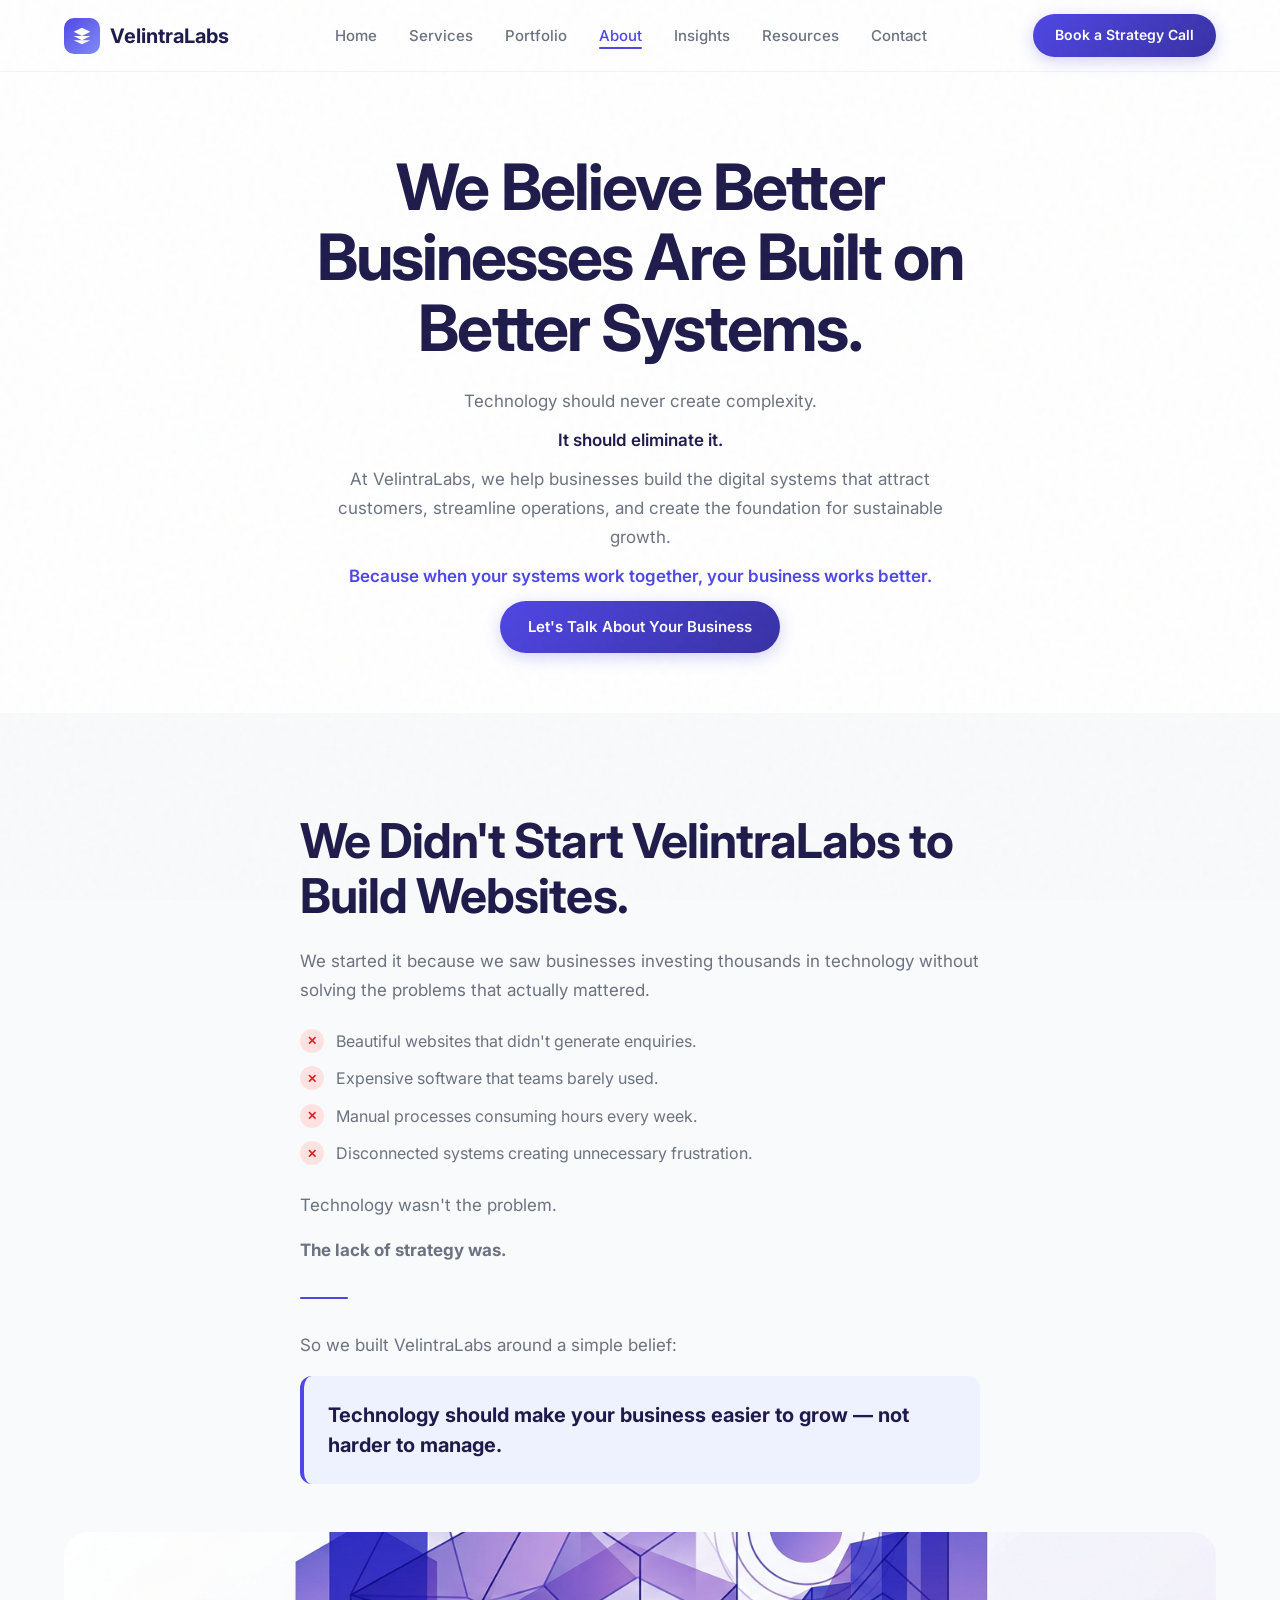
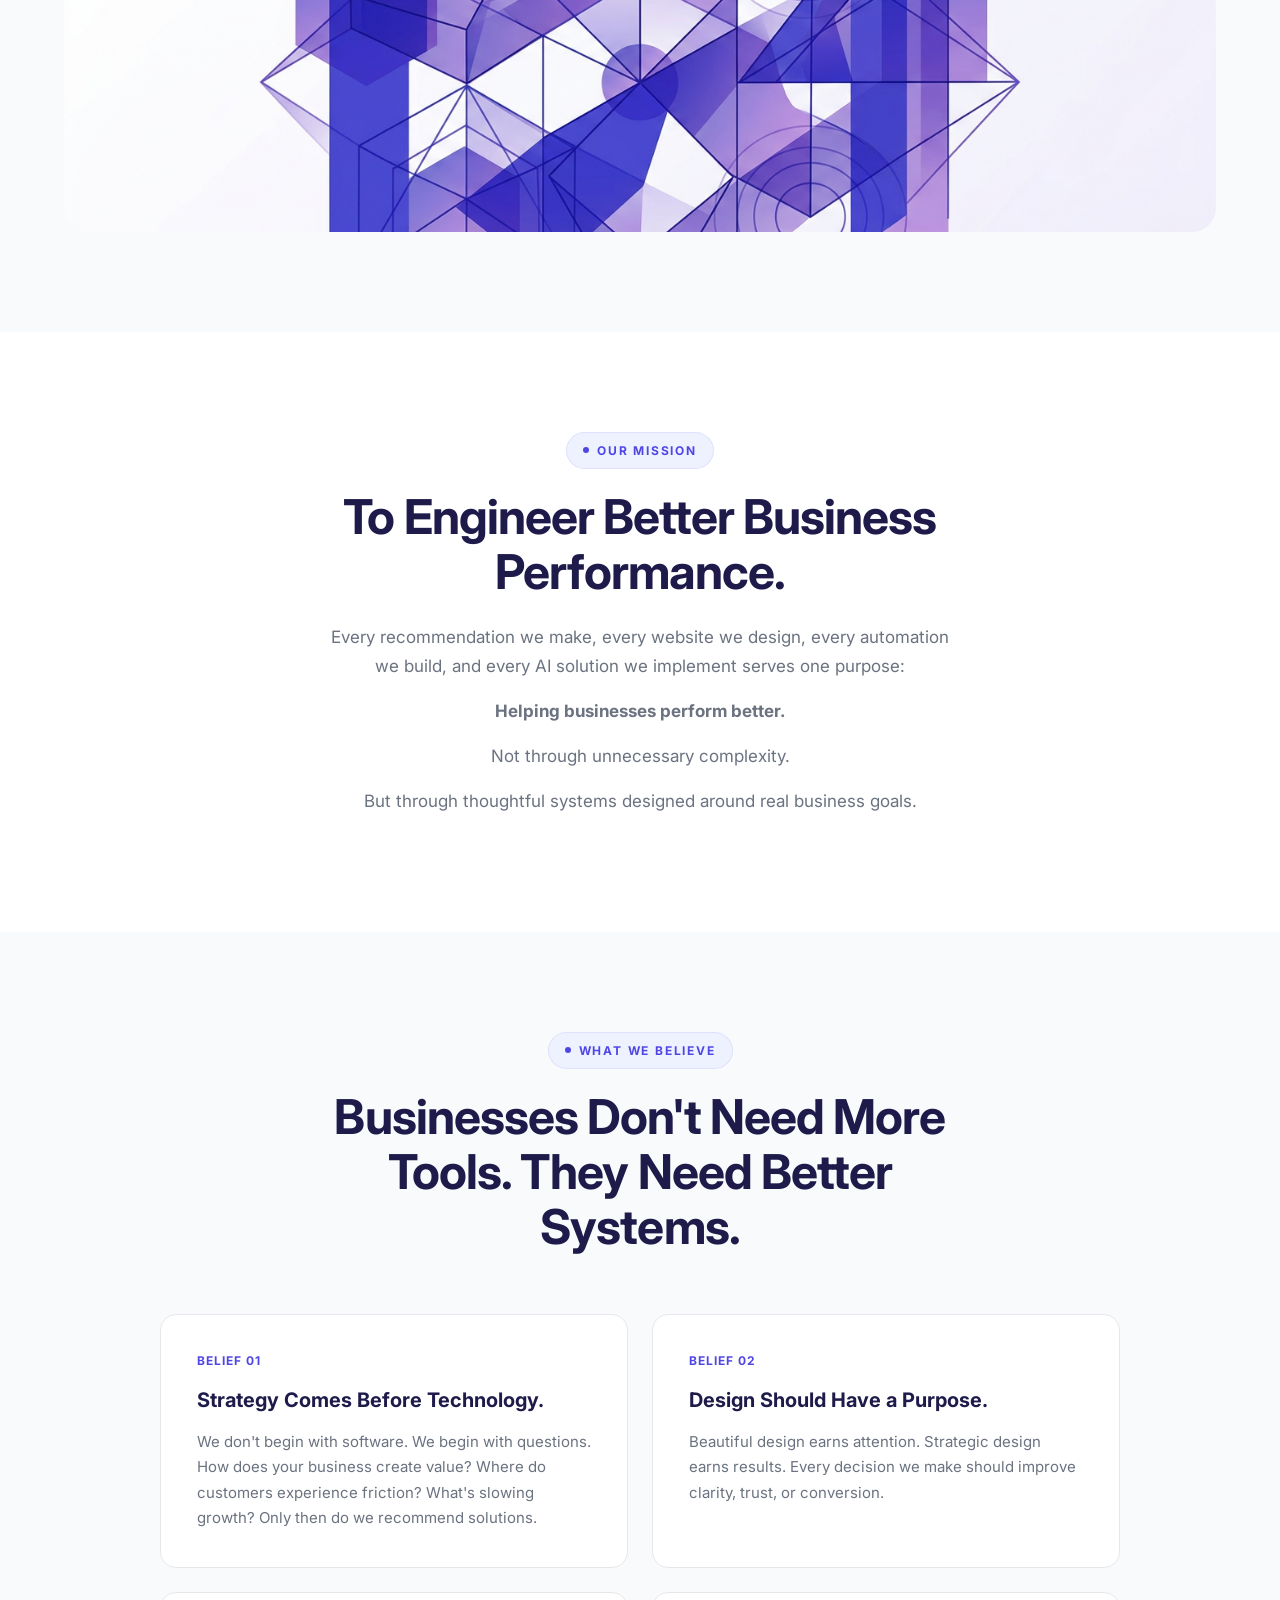
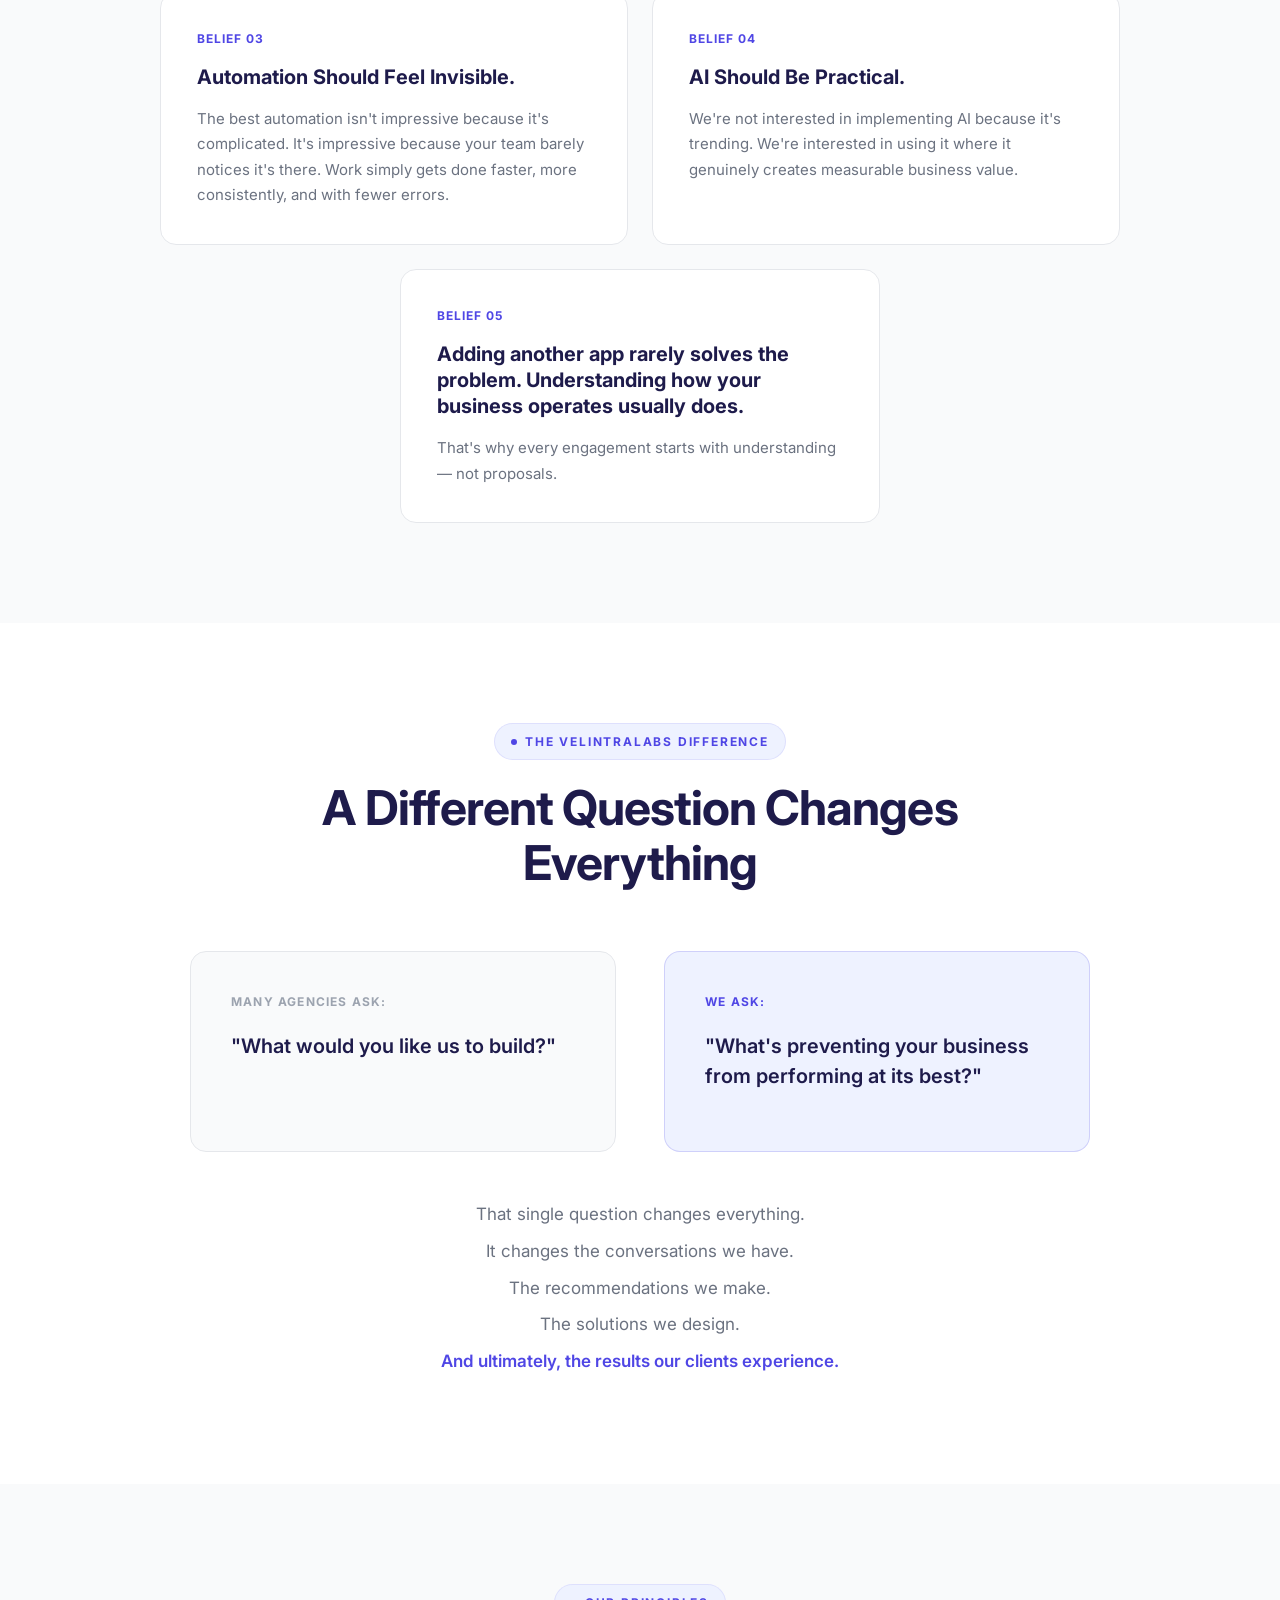
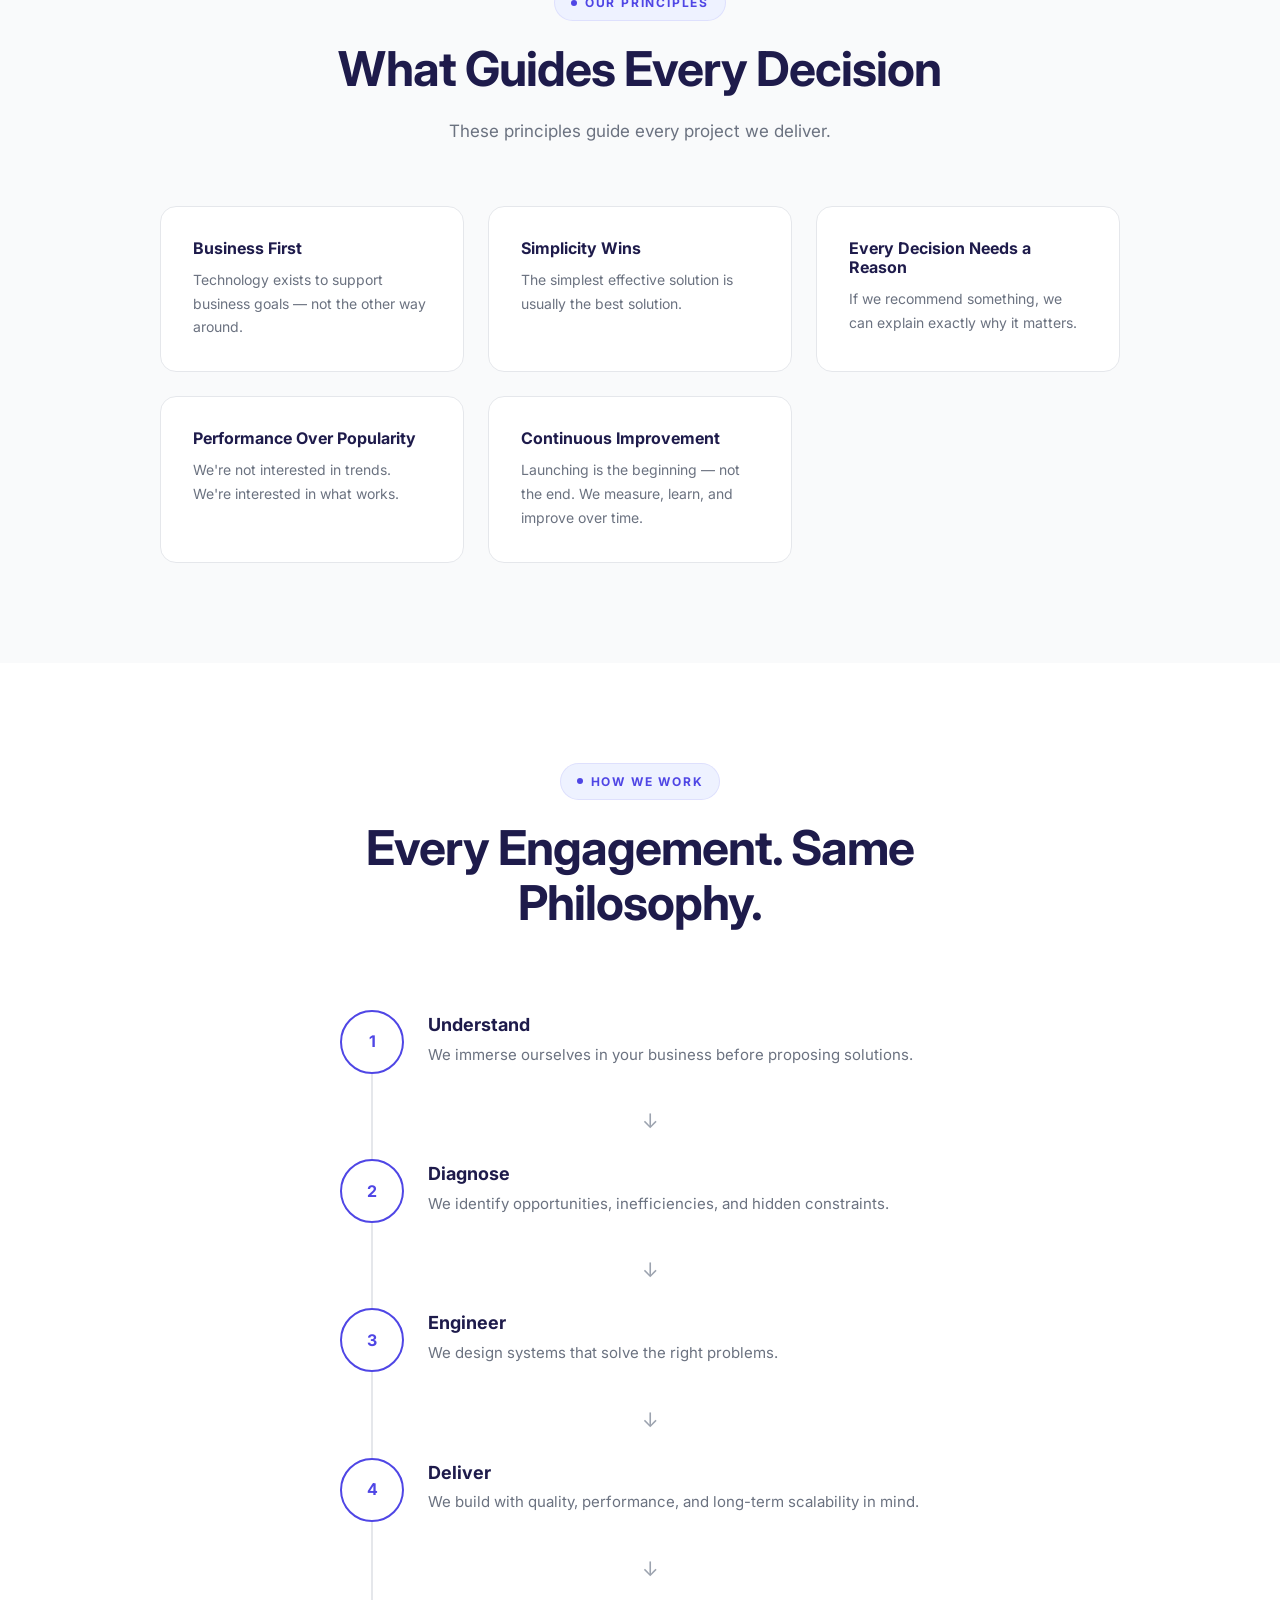
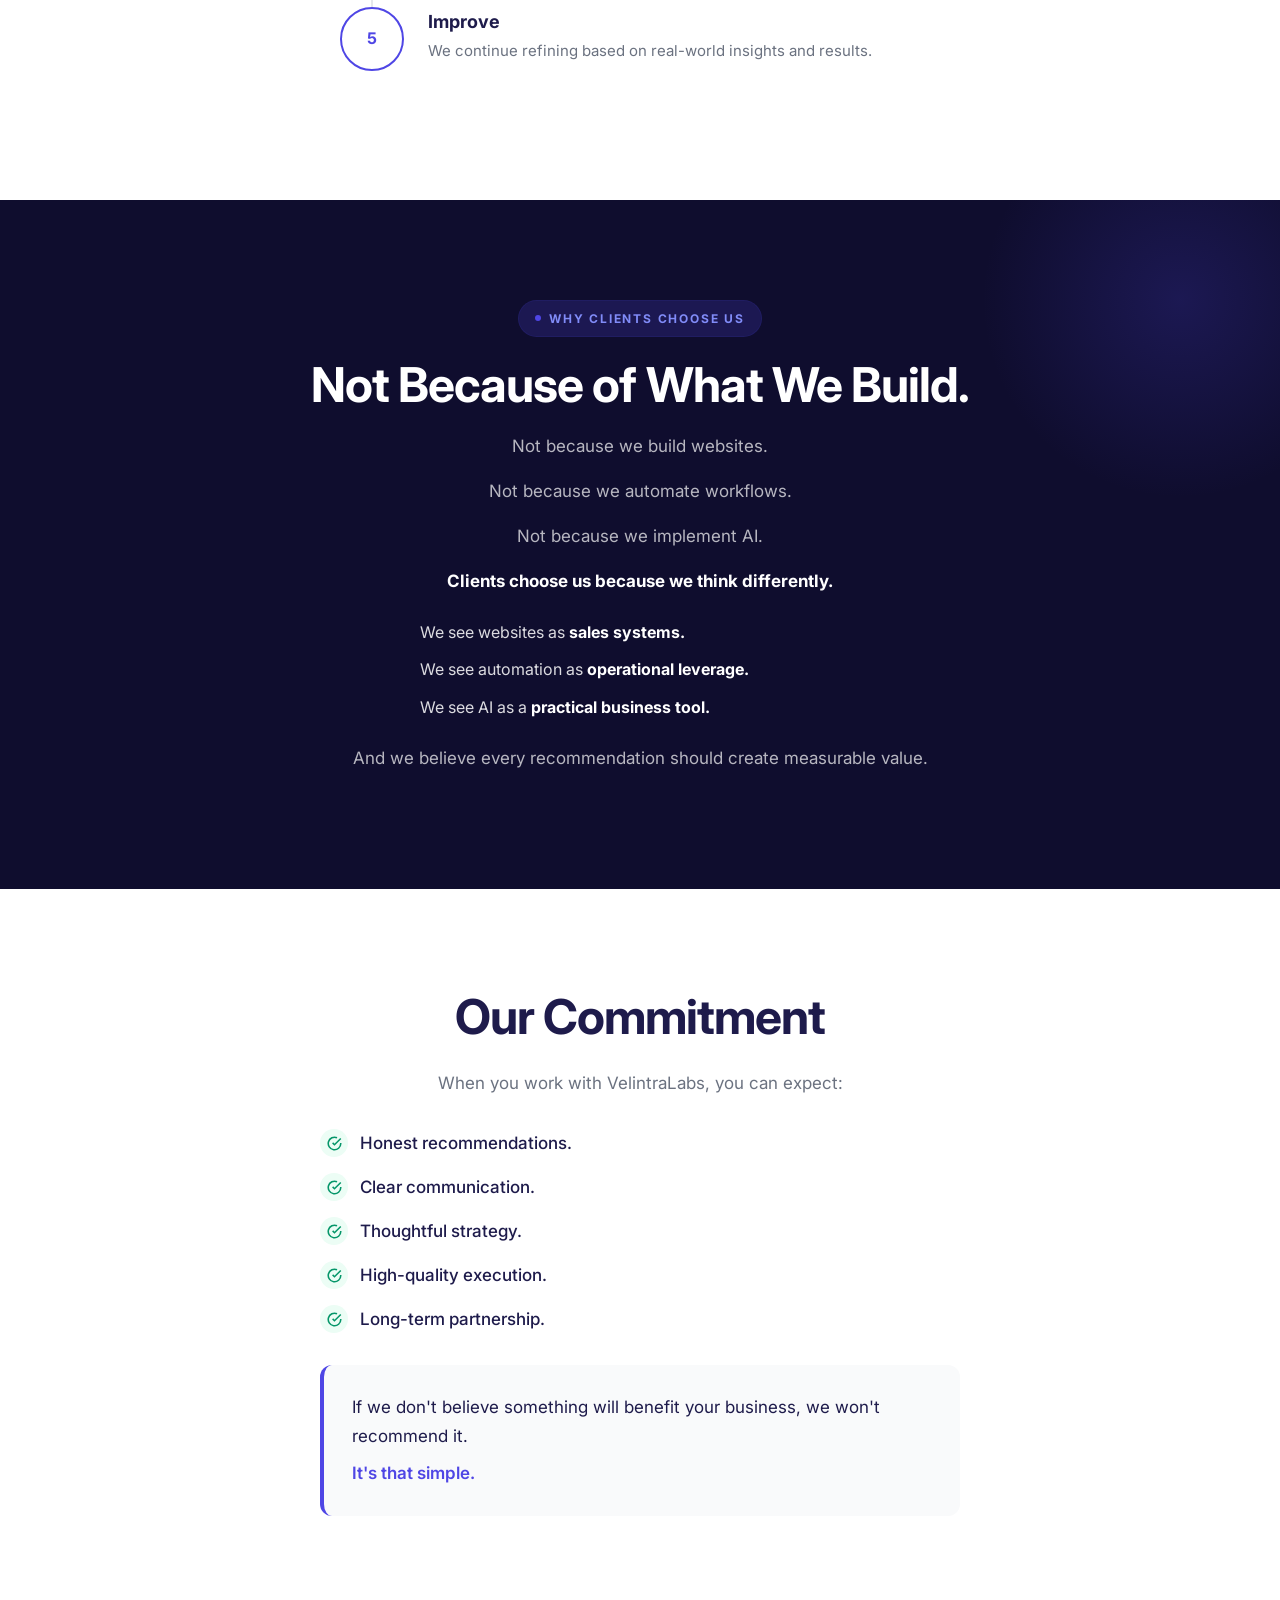
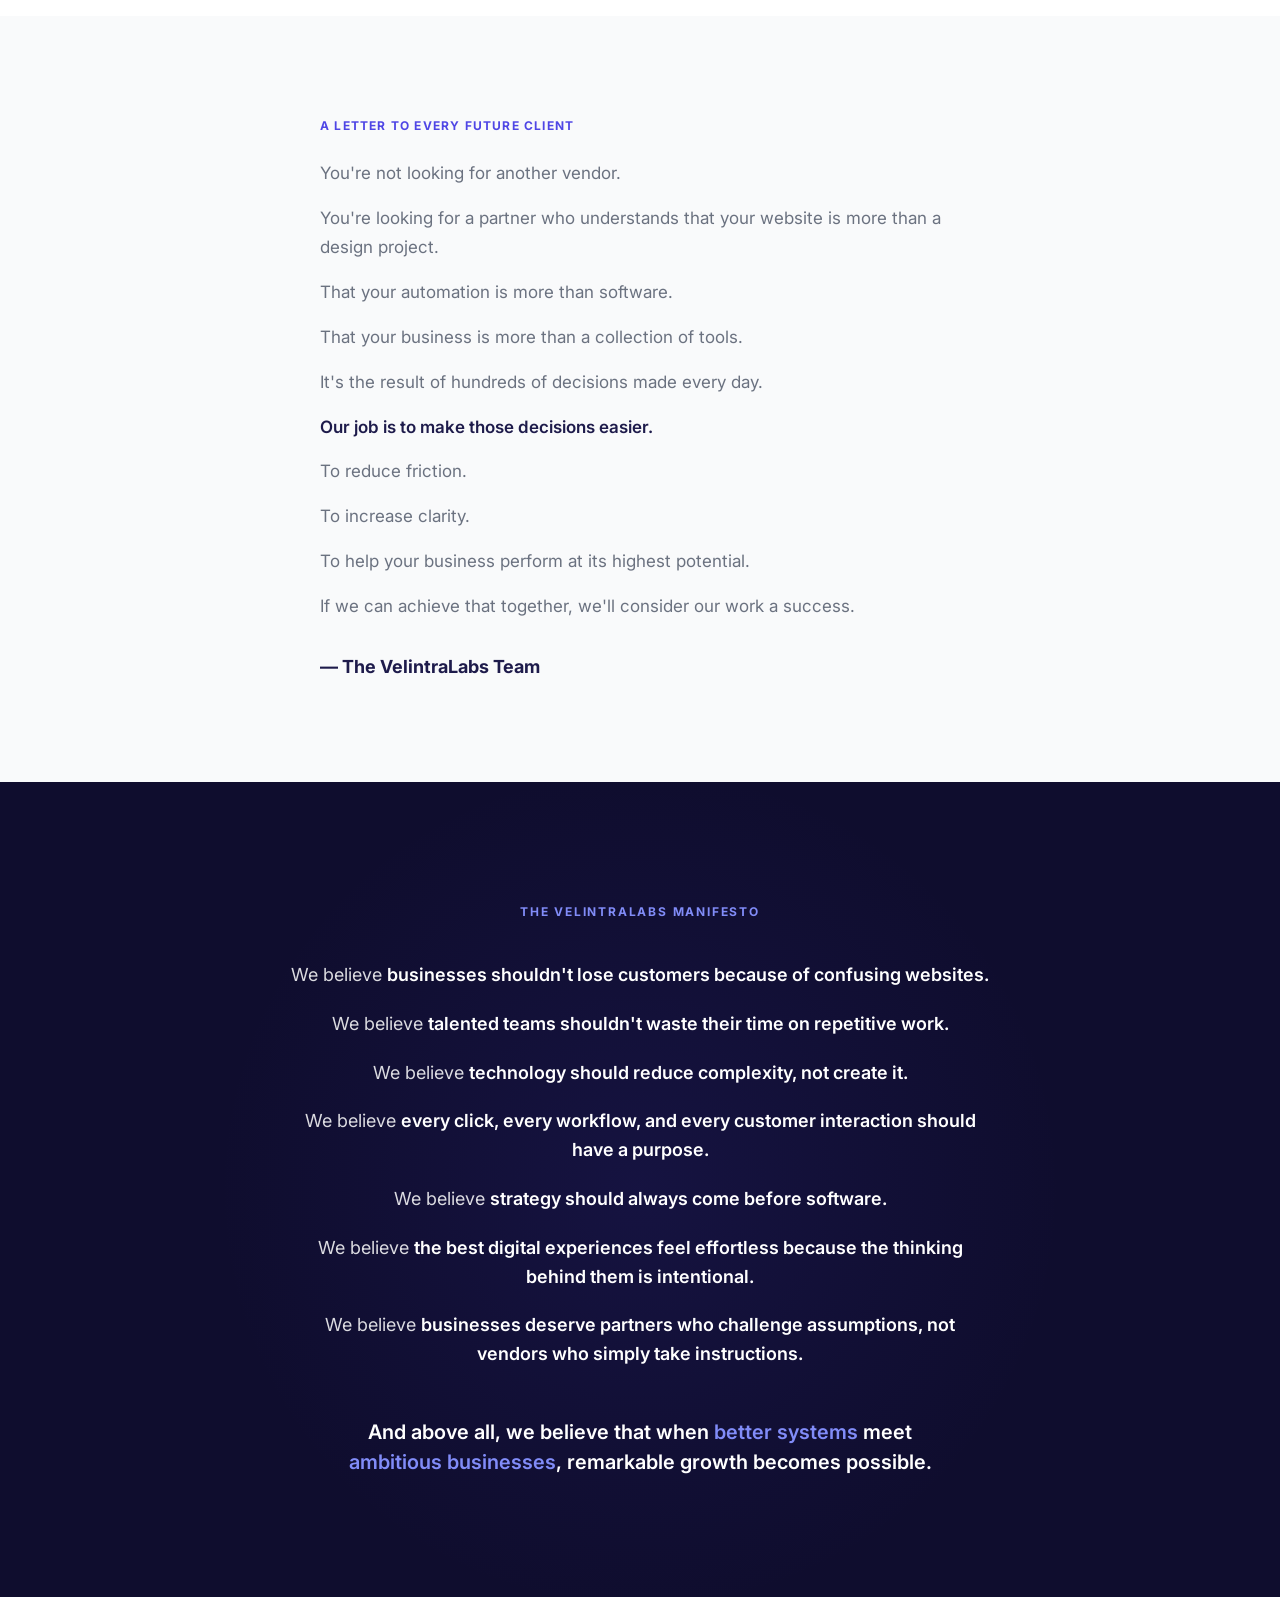
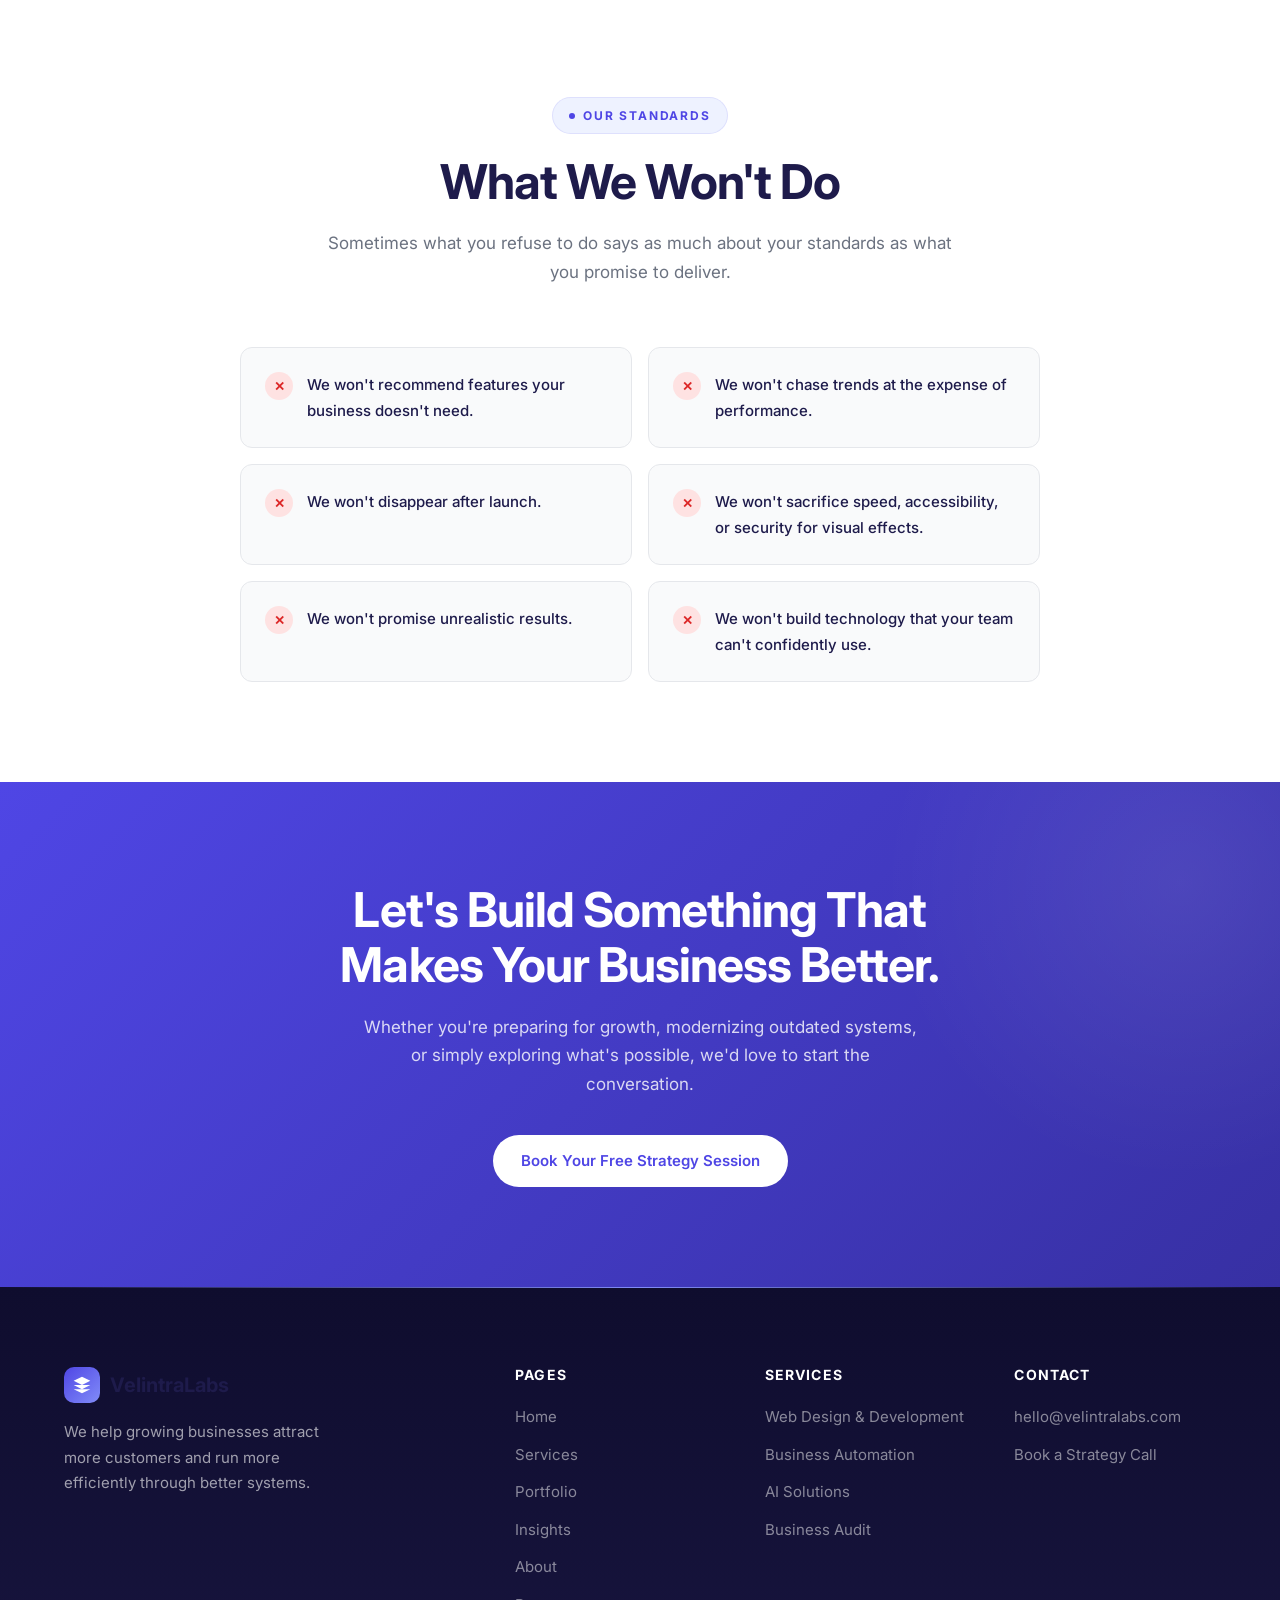
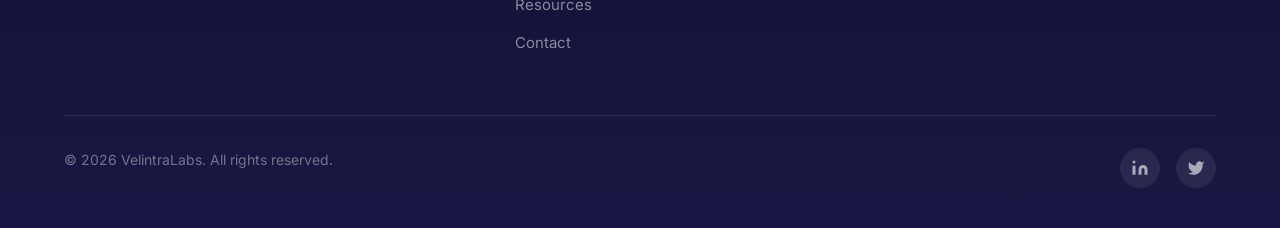
==== commit 6ce9c6d1: "MASTERPIECE: World-class interactions and micro-details New files: - css/masterpiece.css: Custom cur" ====
--- a/about.html
+++ b/about.html
@@ -15,8 +15,11 @@
   <link rel="icon" type="image/png" sizes="16x16" href="images/favicon-16x16.png">
   <link rel="stylesheet" href="css/styles.css">
   <link rel="stylesheet" href="css/world-class.css">
+  <link rel="stylesheet" href="css/masterpiece.css">
 </head>
 <body>
+  <div class="grain-overlay"></div>
+  <div class="loader"><div class="loader-content"><div class="loader-logo"><svg viewBox="0 0 24 24" fill="none" stroke="var(--color-primary)" stroke-width="2"><path d="M12 2L2 7l10 5 10-5-10-5zM2 17l10 5 10-5M2 12l10 5 10-5"/></svg></div><div class="loader-bar"><div class="loader-progress"></div></div></div></div>
 
   <!-- Navigation -->
   <nav class="navbar" id="navbar">
@@ -449,5 +452,6 @@
 
   <script src="js/script.js"></script>
   <script src="js/animations.js"></script>
+  <script src="js/masterpiece.js"></script>
 </body>
 </html>
--- a/css/masterpiece.css
+++ b/css/masterpiece.css
@@ -0,0 +1,348 @@
+/* ============================================
+   MASTERPIECE ENHANCEMENTS
+   World-class details that set us apart
+   ============================================ */
+
+/* ========== CUSTOM CURSOR ========== */
+.cursor-dot,
+.cursor-outline {
+  pointer-events: none;
+  position: fixed;
+  top: 0;
+  left: 0;
+  z-index: 9999;
+  border-radius: 50%;
+  opacity: 0;
+  transition: opacity 0.3s ease;
+}
+
+.cursor-dot {
+  width: 8px;
+  height: 8px;
+  background: var(--color-primary);
+  transition: transform 0.1s ease;
+}
+
+.cursor-outline {
+  width: 40px;
+  height: 40px;
+  border: 2px solid var(--color-primary);
+  transition: transform 0.15s ease, width 0.3s ease, height 0.3s ease;
+}
+
+body:hover .cursor-dot,
+body:hover .cursor-outline {
+  opacity: 1;
+}
+
+.cursor-hover .cursor-outline {
+  width: 60px;
+  height: 60px;
+  background: rgba(79, 70, 229, 0.1);
+}
+
+/* Hide custom cursor on mobile */
+@media (max-width: 768px) {
+  .cursor-dot,
+  .cursor-outline {
+    display: none;
+  }
+}
+
+/* ========== LOADING SCREEN ========== */
+.loader {
+  position: fixed;
+  top: 0;
+  left: 0;
+  width: 100%;
+  height: 100%;
+  background: var(--color-bg);
+  display: flex;
+  align-items: center;
+  justify-content: center;
+  z-index: 10000;
+  transition: opacity 0.6s ease, visibility 0.6s ease;
+}
+
+.loader.hidden {
+  opacity: 0;
+  visibility: hidden;
+}
+
+.loader-content {
+  text-align: center;
+}
+
+.loader-logo {
+  width: 60px;
+  height: 60px;
+  margin: 0 auto 24px;
+  animation: pulse-scale 1.5s ease-in-out infinite;
+}
+
+@keyframes pulse-scale {
+  0%, 100% { transform: scale(1); opacity: 1; }
+  50% { transform: scale(1.1); opacity: 0.8; }
+}
+
+.loader-bar {
+  width: 200px;
+  height: 3px;
+  background: var(--color-border);
+  border-radius: 3px;
+  overflow: hidden;
+  margin: 0 auto;
+}
+
+.loader-progress {
+  height: 100%;
+  background: linear-gradient(90deg, var(--color-primary), var(--color-primary-light));
+  width: 0%;
+  animation: loading 1.5s ease-in-out forwards;
+}
+
+@keyframes loading {
+  0% { width: 0%; }
+  100% { width: 100%; }
+}
+
+/* ========== SCROLL PROGRESS BAR ========== */
+.scroll-progress {
+  position: fixed;
+  top: 0;
+  left: 0;
+  height: 3px;
+  background: linear-gradient(90deg, var(--color-primary), var(--color-primary-light));
+  z-index: 10001;
+  transition: width 0.1s ease;
+}
+
+/* ========== HERO GRADIENT MESH ========== */
+.hero-gradient-mesh {
+  position: absolute;
+  top: 0;
+  left: 0;
+  right: 0;
+  bottom: 0;
+  overflow: hidden;
+  z-index: 0;
+}
+
+.hero-gradient-mesh::before,
+.hero-gradient-mesh::after {
+  content: '';
+  position: absolute;
+  border-radius: 50%;
+  filter: blur(80px);
+  opacity: 0.4;
+  animation: float 20s ease-in-out infinite;
+}
+
+.hero-gradient-mesh::before {
+  width: 600px;
+  height: 600px;
+  background: linear-gradient(135deg, var(--color-primary), var(--color-primary-light));
+  top: -200px;
+  left: -100px;
+}
+
+.hero-gradient-mesh::after {
+  width: 500px;
+  height: 500px;
+  background: linear-gradient(135deg, var(--color-accent), var(--color-accent-dark));
+  bottom: -150px;
+  right: -100px;
+  animation-delay: -10s;
+}
+
+@keyframes float {
+  0%, 100% { transform: translate(0, 0) scale(1); }
+  33% { transform: translate(50px, -50px) scale(1.1); }
+  66% { transform: translate(-30px, 30px) scale(0.9); }
+}
+
+/* ========== 3D CARD TILT EFFECT ========== */
+.tilt-card {
+  transform-style: preserve-3d;
+  transition: transform 0.1s ease;
+}
+
+.tilt-card-content {
+  transform: translateZ(20px);
+}
+
+/* ========== MAGNETIC BUTTONS ========== */
+.magnetic-btn {
+  transition: transform 0.3s cubic-bezier(0.4, 0, 0.2, 1);
+}
+
+/* ========== TEXT REVEAL ANIMATION ========== */
+.text-reveal {
+  overflow: hidden;
+  position: relative;
+}
+
+.text-reveal::after {
+  content: '';
+  position: absolute;
+  top: 0;
+  left: 0;
+  width: 100%;
+  height: 100%;
+  background: var(--color-primary);
+  animation: reveal-text 1s cubic-bezier(0.4, 0, 0.2, 1) forwards;
+}
+
+@keyframes reveal-text {
+  0% { transform: translateX(0); }
+  100% { transform: translateX(100%); }
+}
+
+/* ========== SECTION DIVIDERS ========== */
+.section-divider {
+  height: 1px;
+  background: linear-gradient(90deg, 
+    transparent 0%, 
+    var(--color-border) 20%, 
+    var(--color-primary-light) 50%, 
+    var(--color-border) 80%, 
+    transparent 100%
+  );
+  margin: 0;
+  border: none;
+}
+
+/* ========== FLOATING ELEMENTS ========== */
+@keyframes float-slow {
+  0%, 100% { transform: translateY(0px); }
+  50% { transform: translateY(-20px); }
+}
+
+.float-animation {
+  animation: float-slow 6s ease-in-out infinite;
+}
+
+/* ========== GLOW EFFECTS ========== */
+.glow {
+  position: relative;
+}
+
+.glow::before {
+  content: '';
+  position: absolute;
+  top: 50%;
+  left: 50%;
+  width: 100%;
+  height: 100%;
+  background: radial-gradient(circle, var(--color-primary-light) 0%, transparent 70%);
+  transform: translate(-50%, -50%);
+  opacity: 0;
+  transition: opacity 0.3s ease;
+  z-index: -1;
+  filter: blur(40px);
+}
+
+.glow:hover::before {
+  opacity: 0.3;
+}
+
+/* ========== GRAIN TEXTURE OVERLAY ========== */
+.grain-overlay {
+  position: fixed;
+  top: 0;
+  left: 0;
+  width: 100%;
+  height: 100%;
+  pointer-events: none;
+  z-index: 9998;
+  opacity: 0.03;
+  background-image: url("data:image/svg+xml,%3Csvg viewBox='0 0 200 200' xmlns='http://www.w3.org/2000/svg'%3E%3Cfilter id='noiseFilter'%3E%3CfeTurbulence type='fractalNoise' baseFrequency='0.65' numOctaves='3' stitchTiles='stitch'/%3E%3C/filter%3E%3Crect width='100%25' height='100%25' filter='url(%23noiseFilter)'/%3E%3C/svg%3E");
+}
+
+/* ========== SMOOTH PAGE TRANSITIONS ========== */
+.page-transition {
+  position: fixed;
+  top: 0;
+  left: 0;
+  width: 100%;
+  height: 100%;
+  background: var(--color-bg);
+  z-index: 9999;
+  transform: translateY(100%);
+  transition: transform 0.6s cubic-bezier(0.4, 0, 0.2, 1);
+}
+
+.page-transition.active {
+  transform: translateY(0);
+}
+
+/* ========== ADVANCED HOVER STATES ========== */
+.hover-lift {
+  transition: all 0.4s cubic-bezier(0.4, 0, 0.2, 1);
+}
+
+.hover-lift:hover {
+  transform: translateY(-8px) scale(1.02);
+  box-shadow: 0 20px 40px rgba(0, 0, 0, 0.15);
+}
+
+.hover-glow {
+  transition: all 0.3s ease;
+}
+
+.hover-glow:hover {
+  box-shadow: 0 0 30px rgba(79, 70, 229, 0.3);
+}
+
+/* ========== PARALLAX SECTIONS ========== */
+.parallax-section {
+  position: relative;
+  overflow: hidden;
+}
+
+.parallax-bg {
+  position: absolute;
+  top: -20%;
+  left: 0;
+  width: 100%;
+  height: 140%;
+  background-size: cover;
+  background-position: center;
+  will-change: transform;
+}
+
+/* ========== STICKY SECTION HEADERS ========== */
+.sticky-header {
+  position: sticky;
+  top: var(--nav-height);
+  z-index: 100;
+  background: rgba(255, 255, 255, 0.95);
+  backdrop-filter: blur(20px);
+  padding: 20px 0;
+  margin-bottom: 40px;
+}
+
+/* ========== RESPONSIVE MASTERY ========== */
+@media (max-width: 768px) {
+  .hero-gradient-mesh::before,
+  .hero-gradient-mesh::after {
+    width: 300px;
+    height: 300px;
+  }
+  
+  .loader-bar {
+    width: 150px;
+  }
+}
+
+/* ========== PRINT PERFECTION ========== */
+@media print {
+  .cursor-dot,
+  .cursor-outline,
+  .scroll-progress,
+  .loader,
+  .hero-gradient-mesh,
+  .grain-overlay {
+    display: none !important;
+  }
+}
